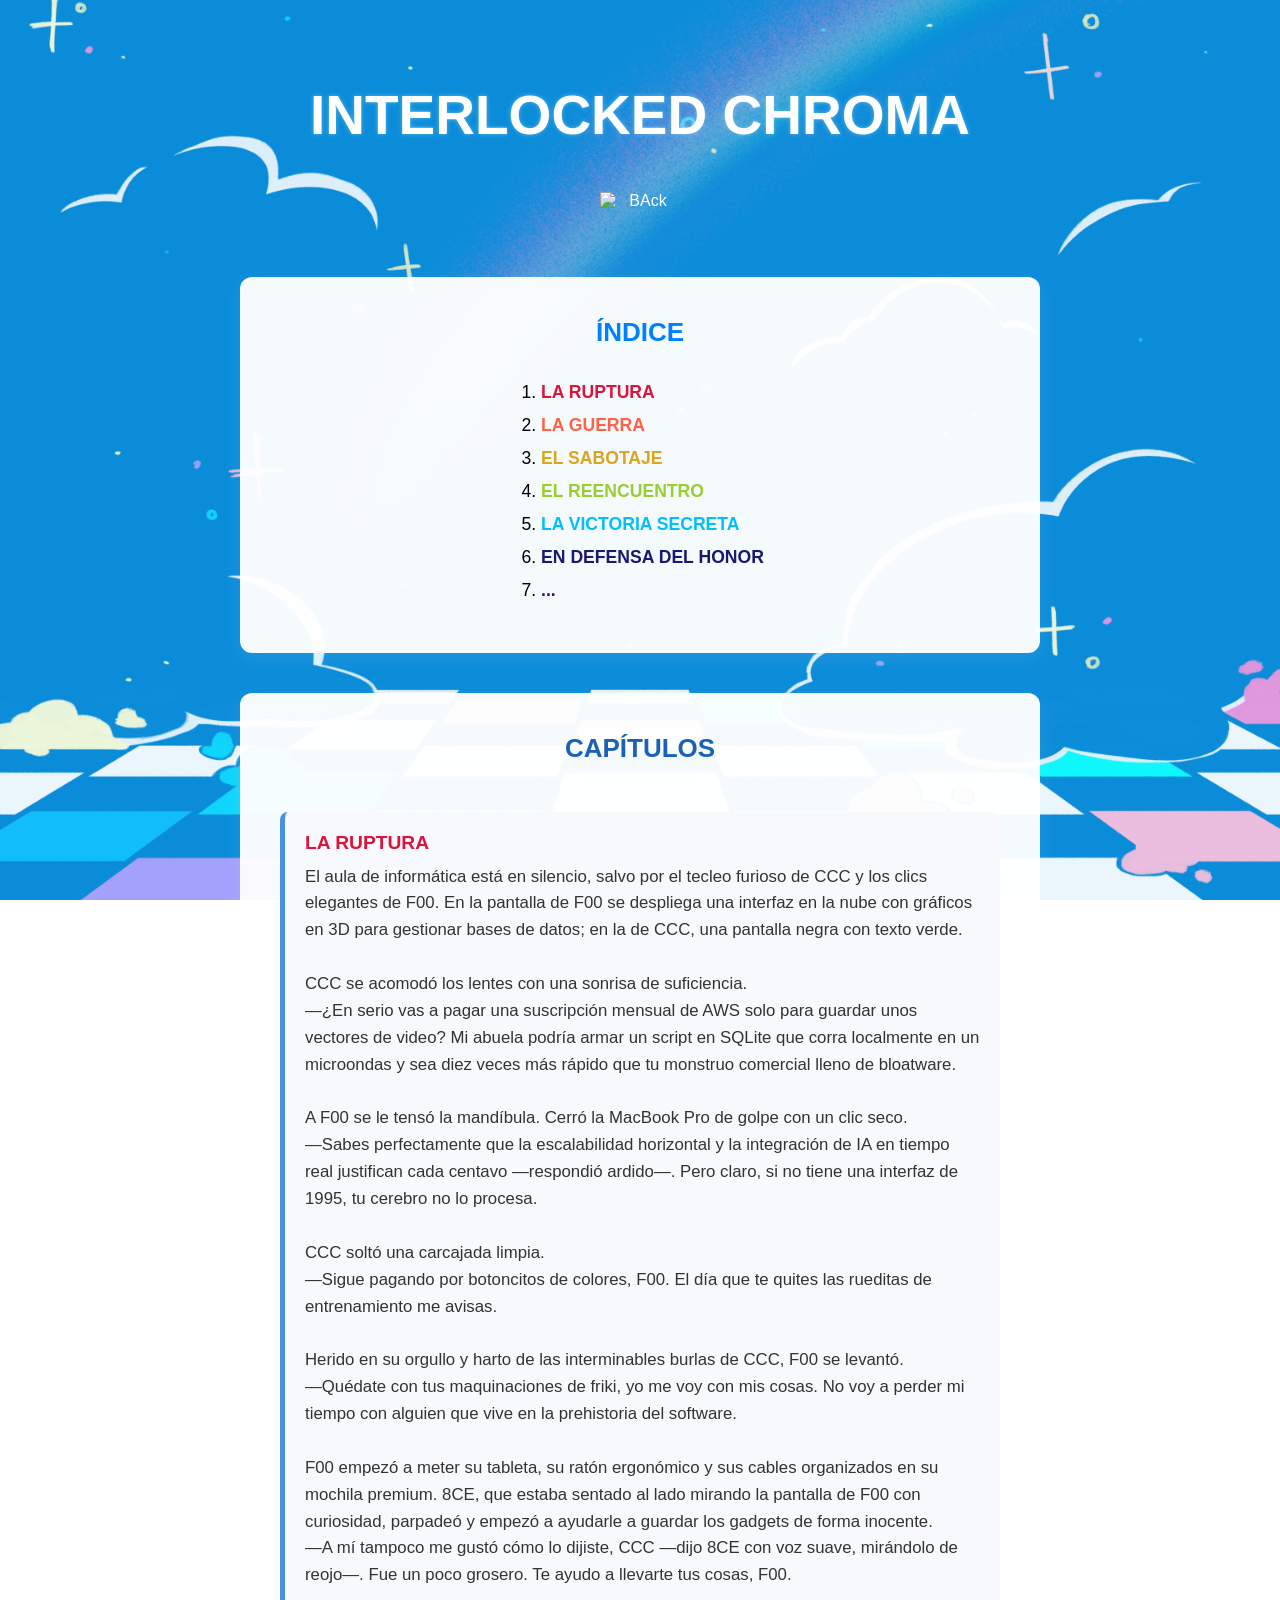
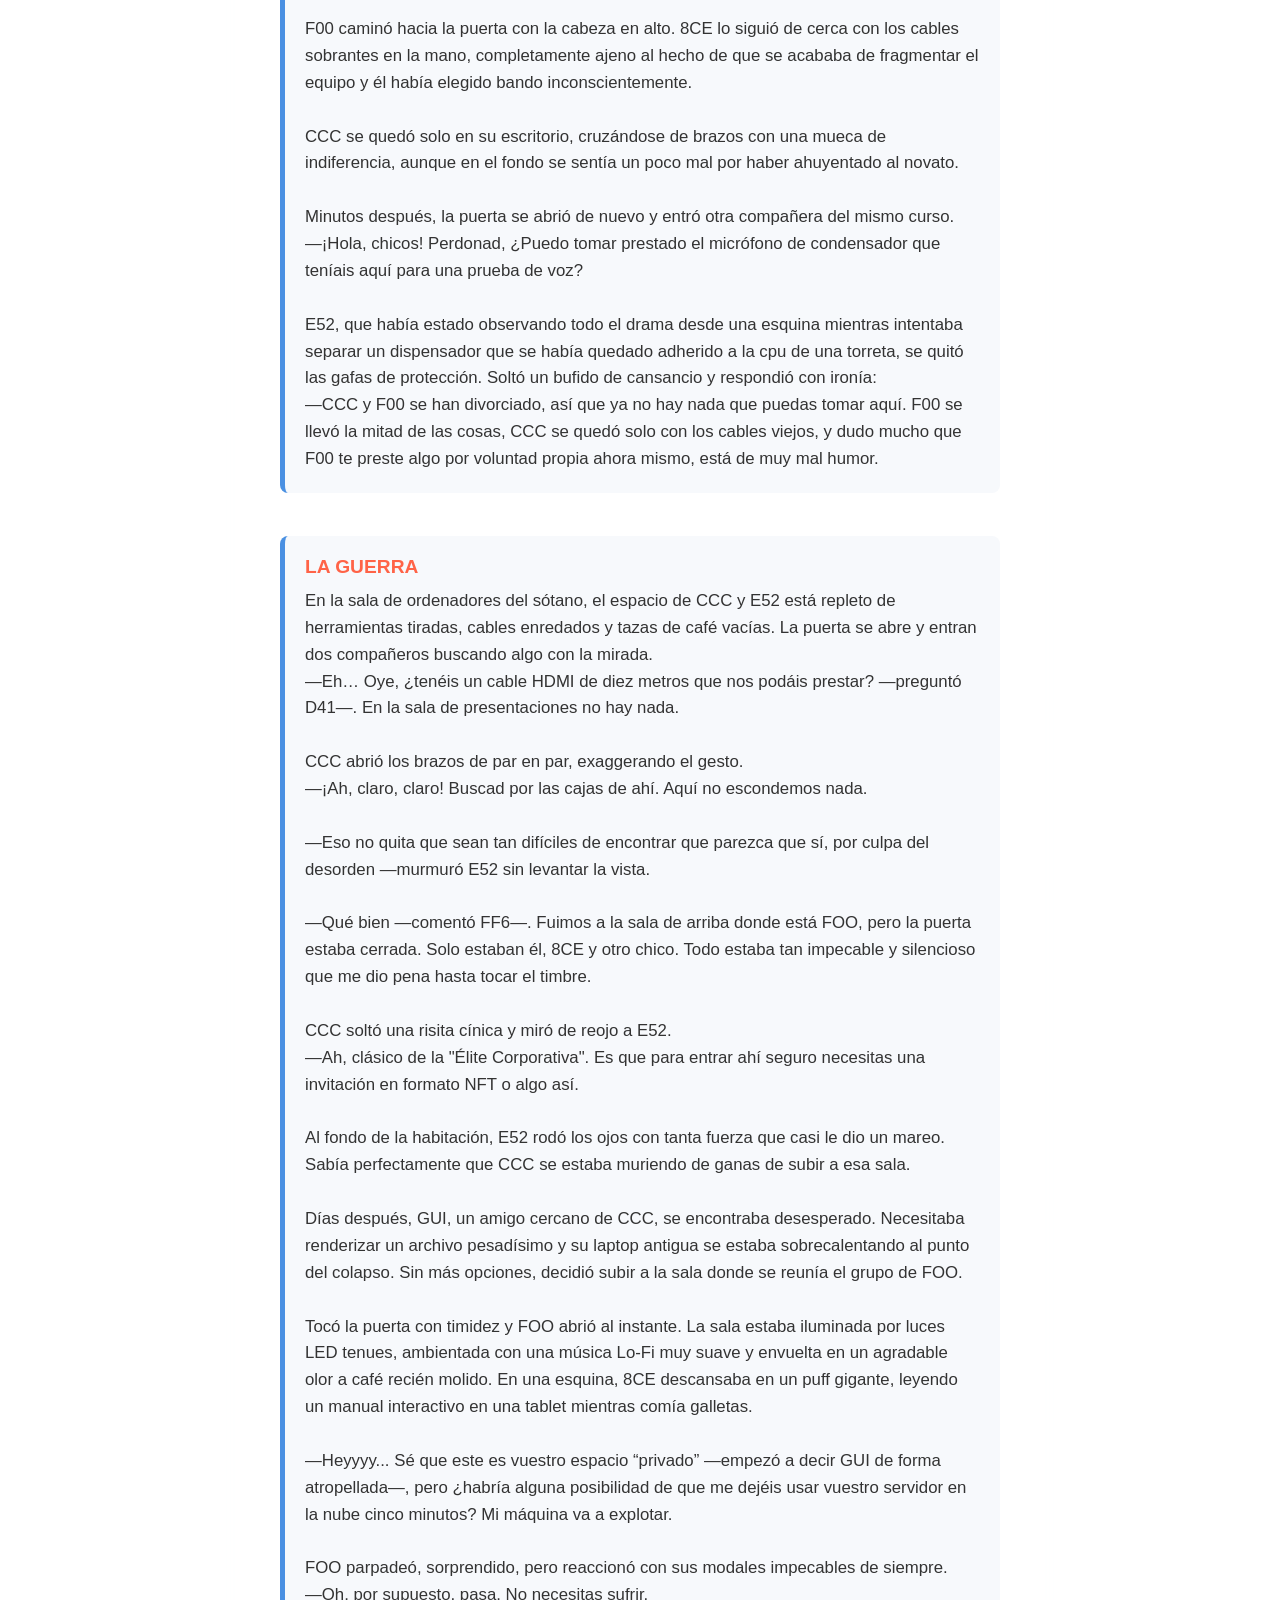
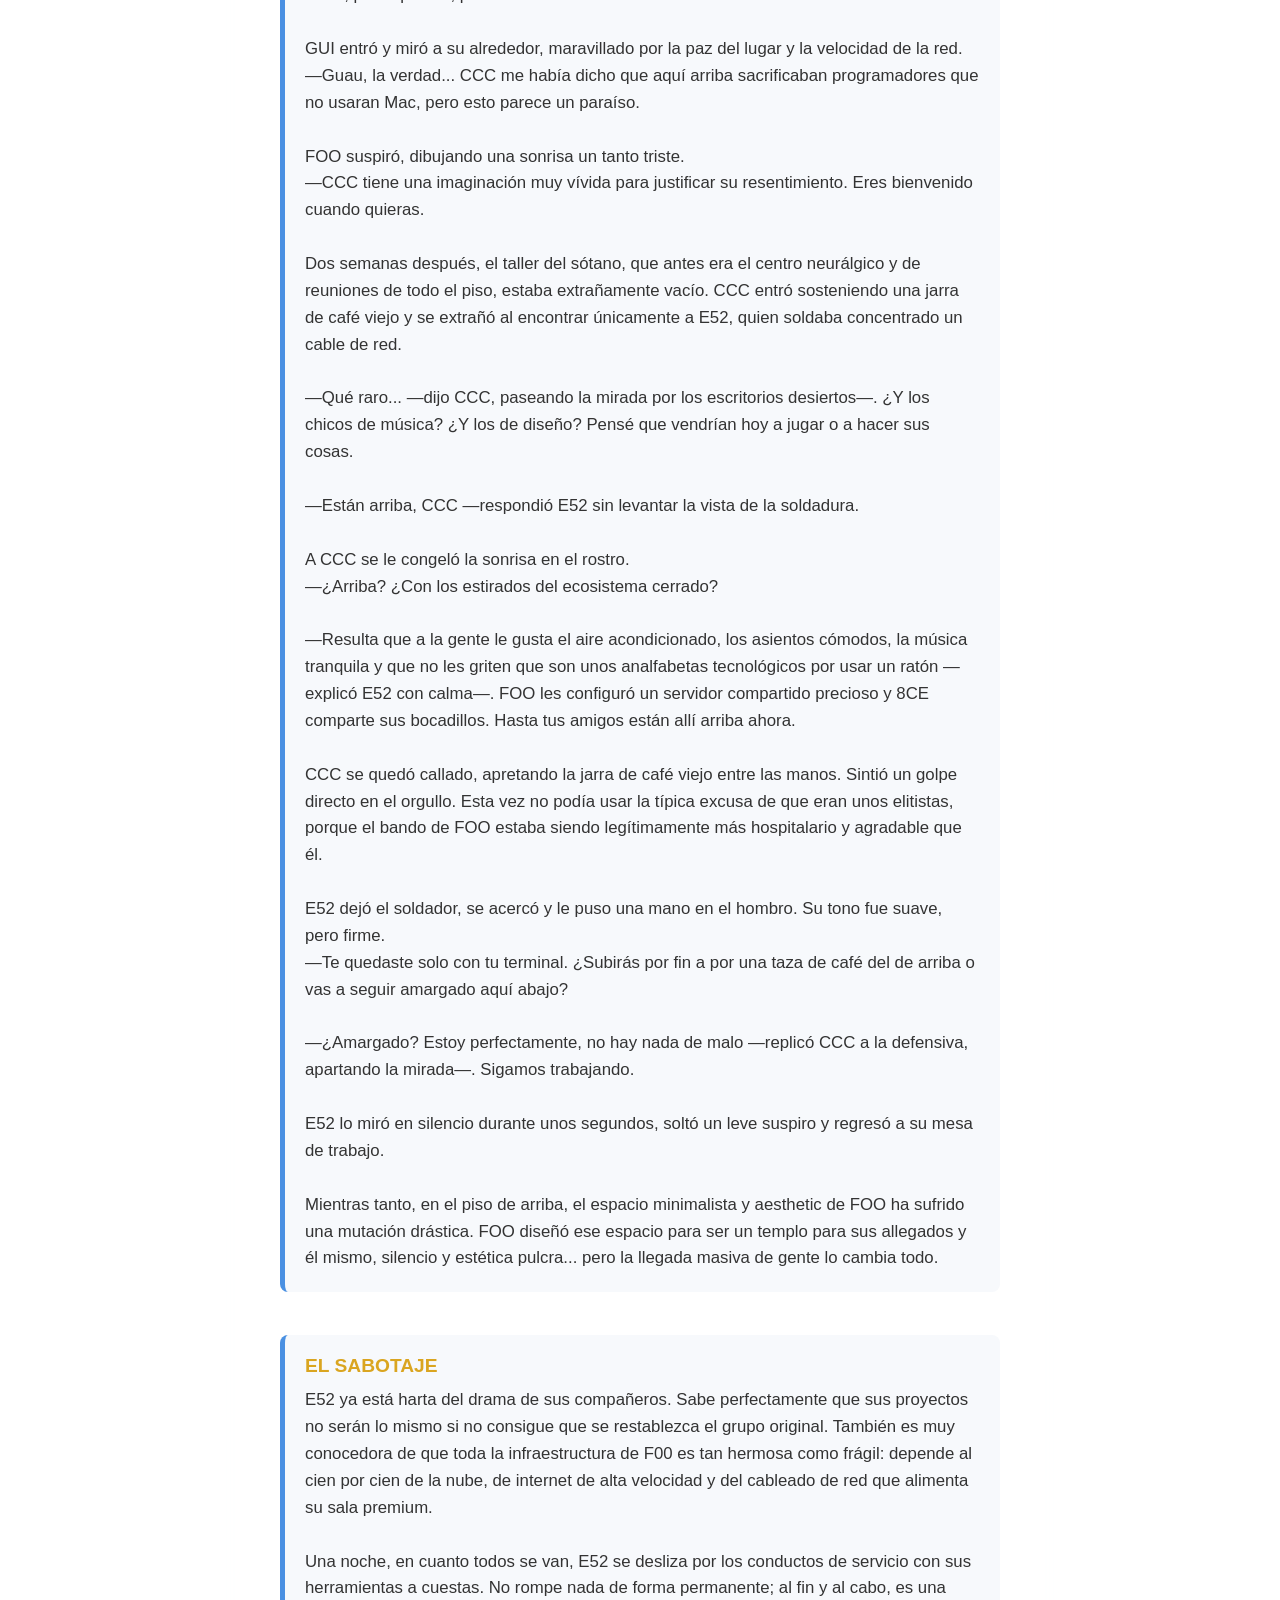
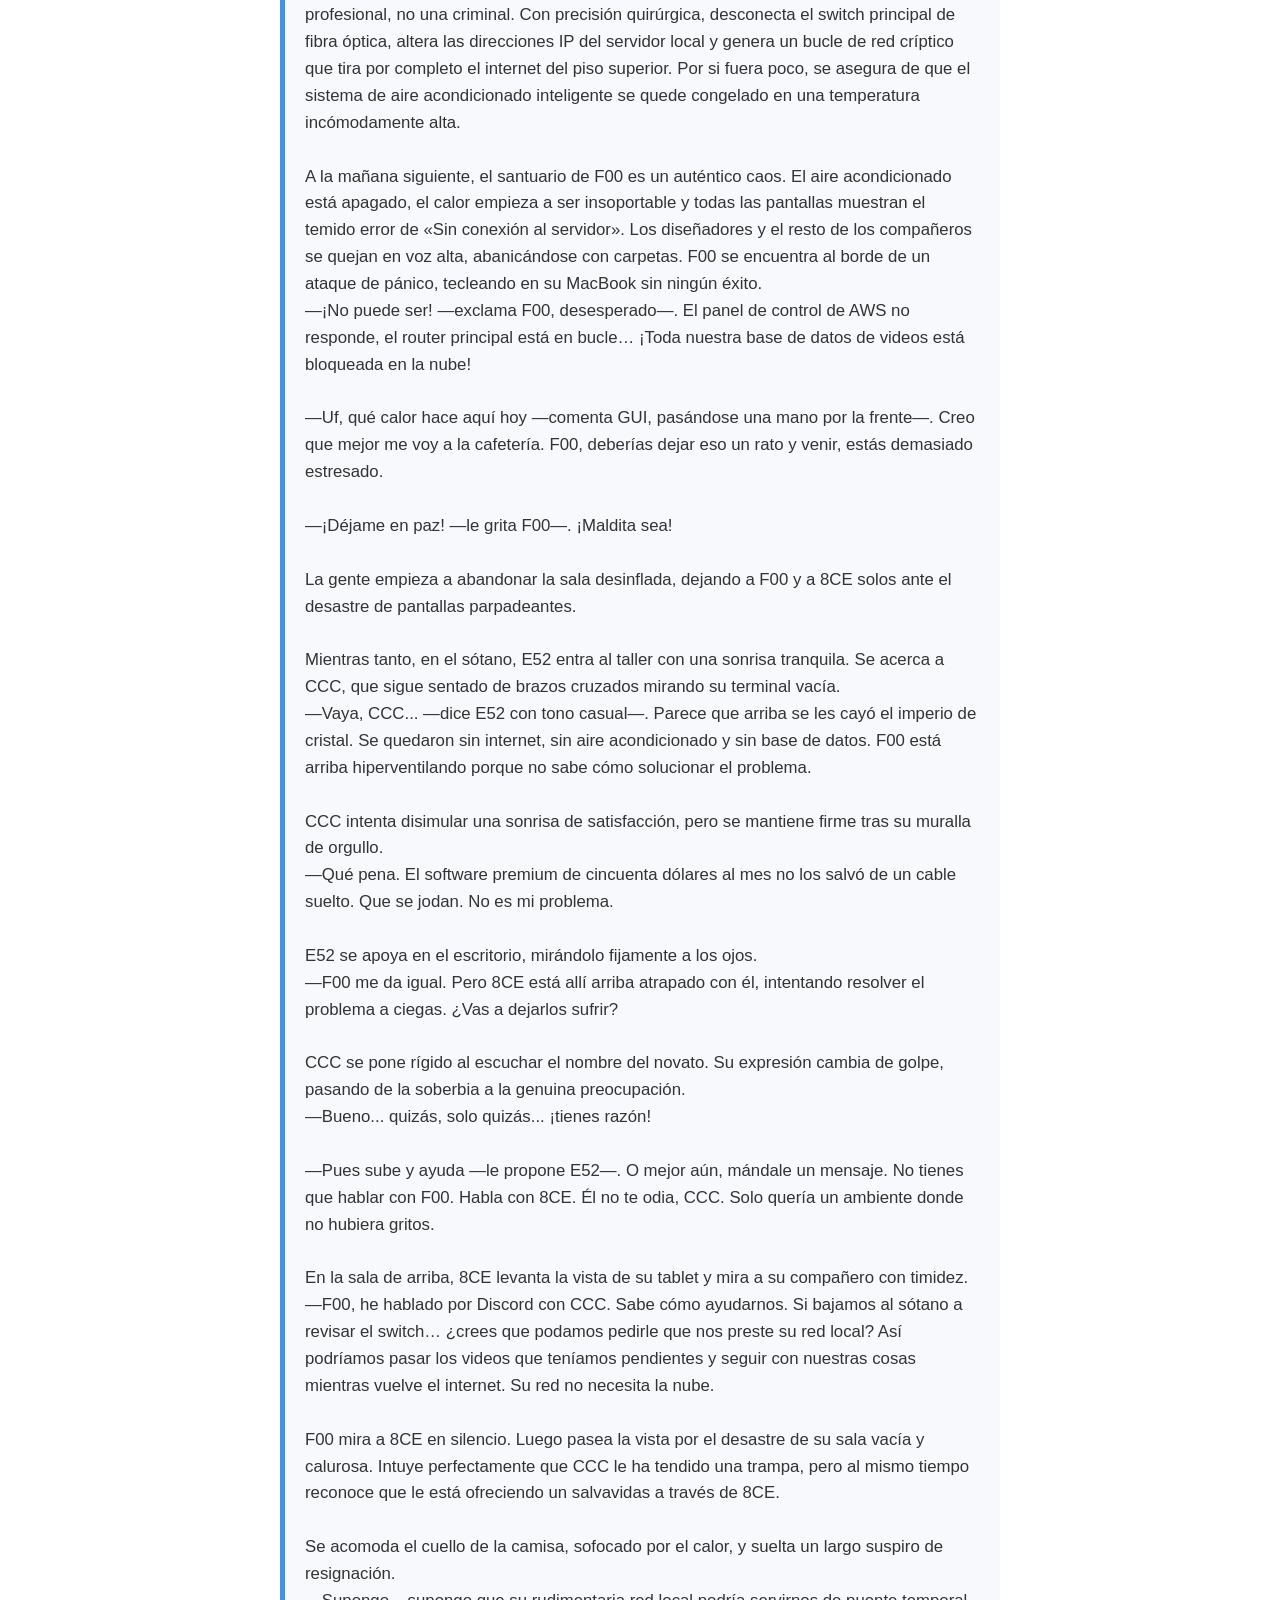
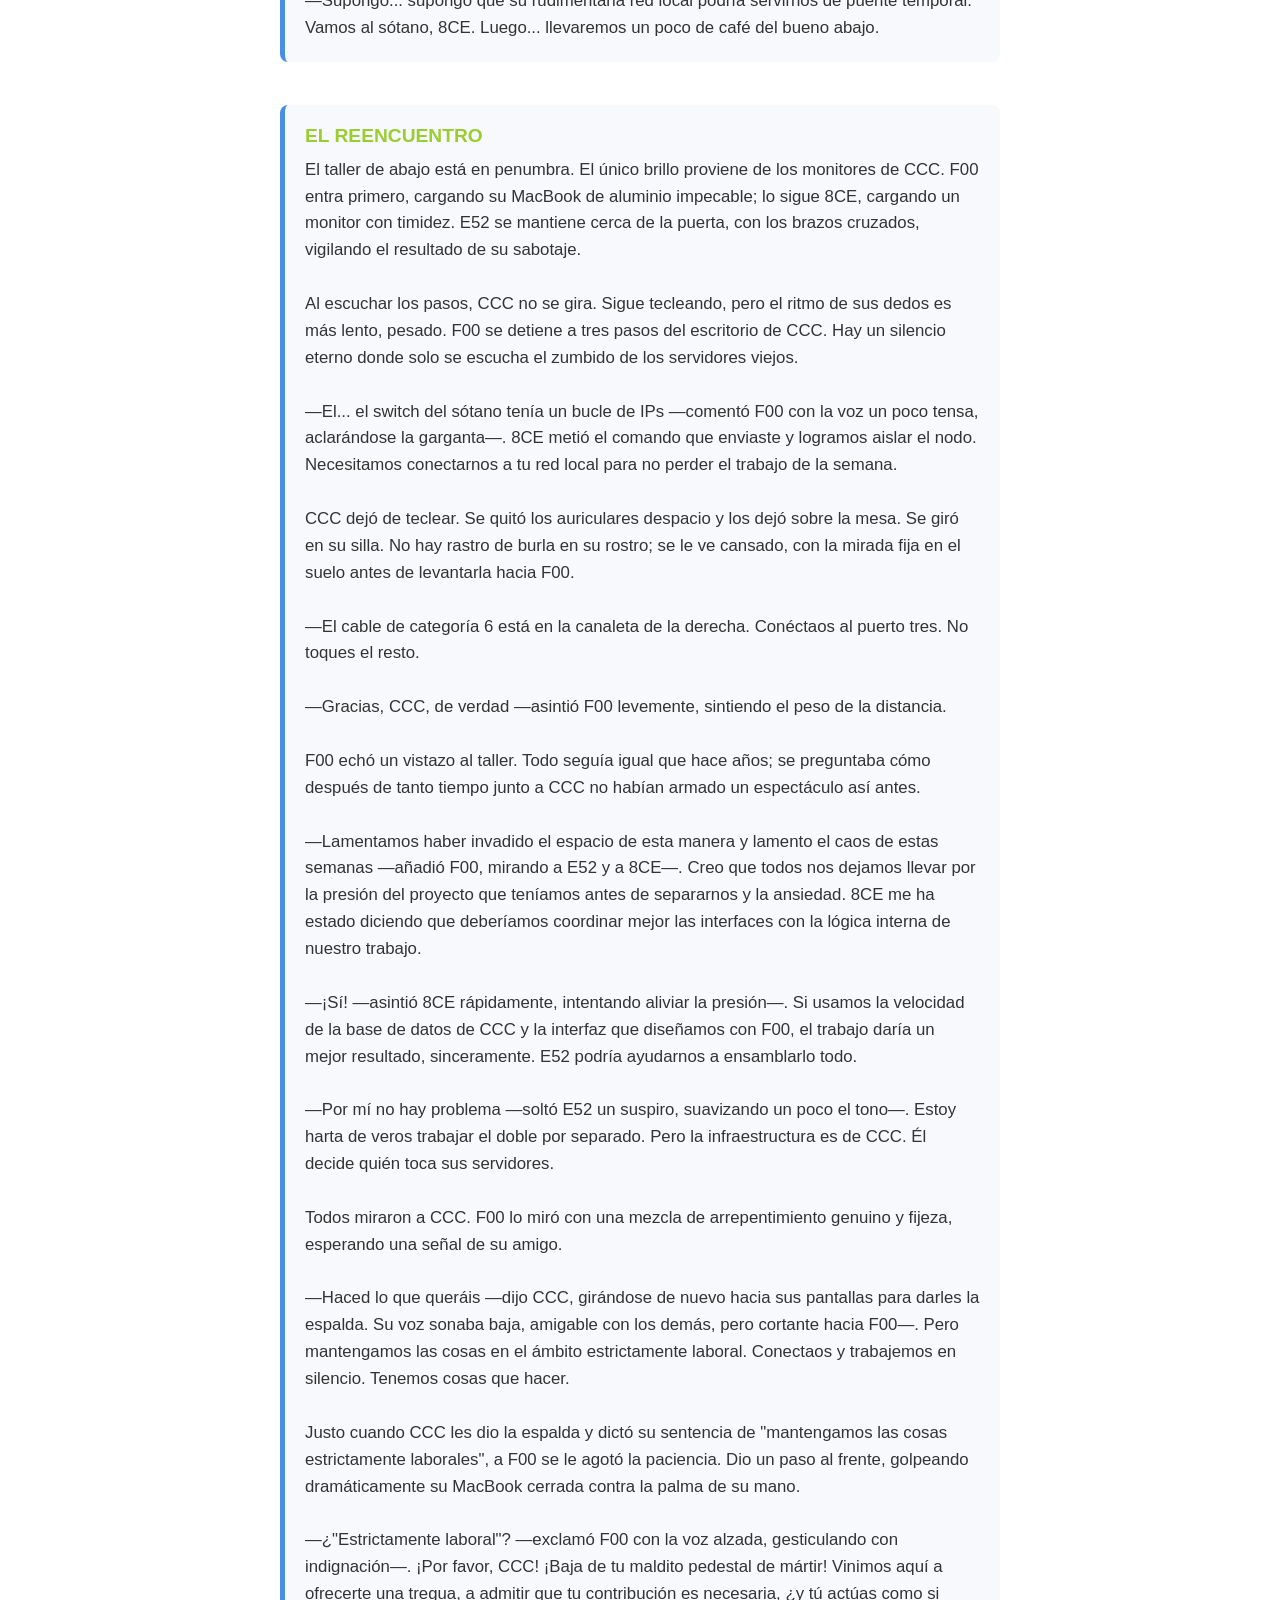
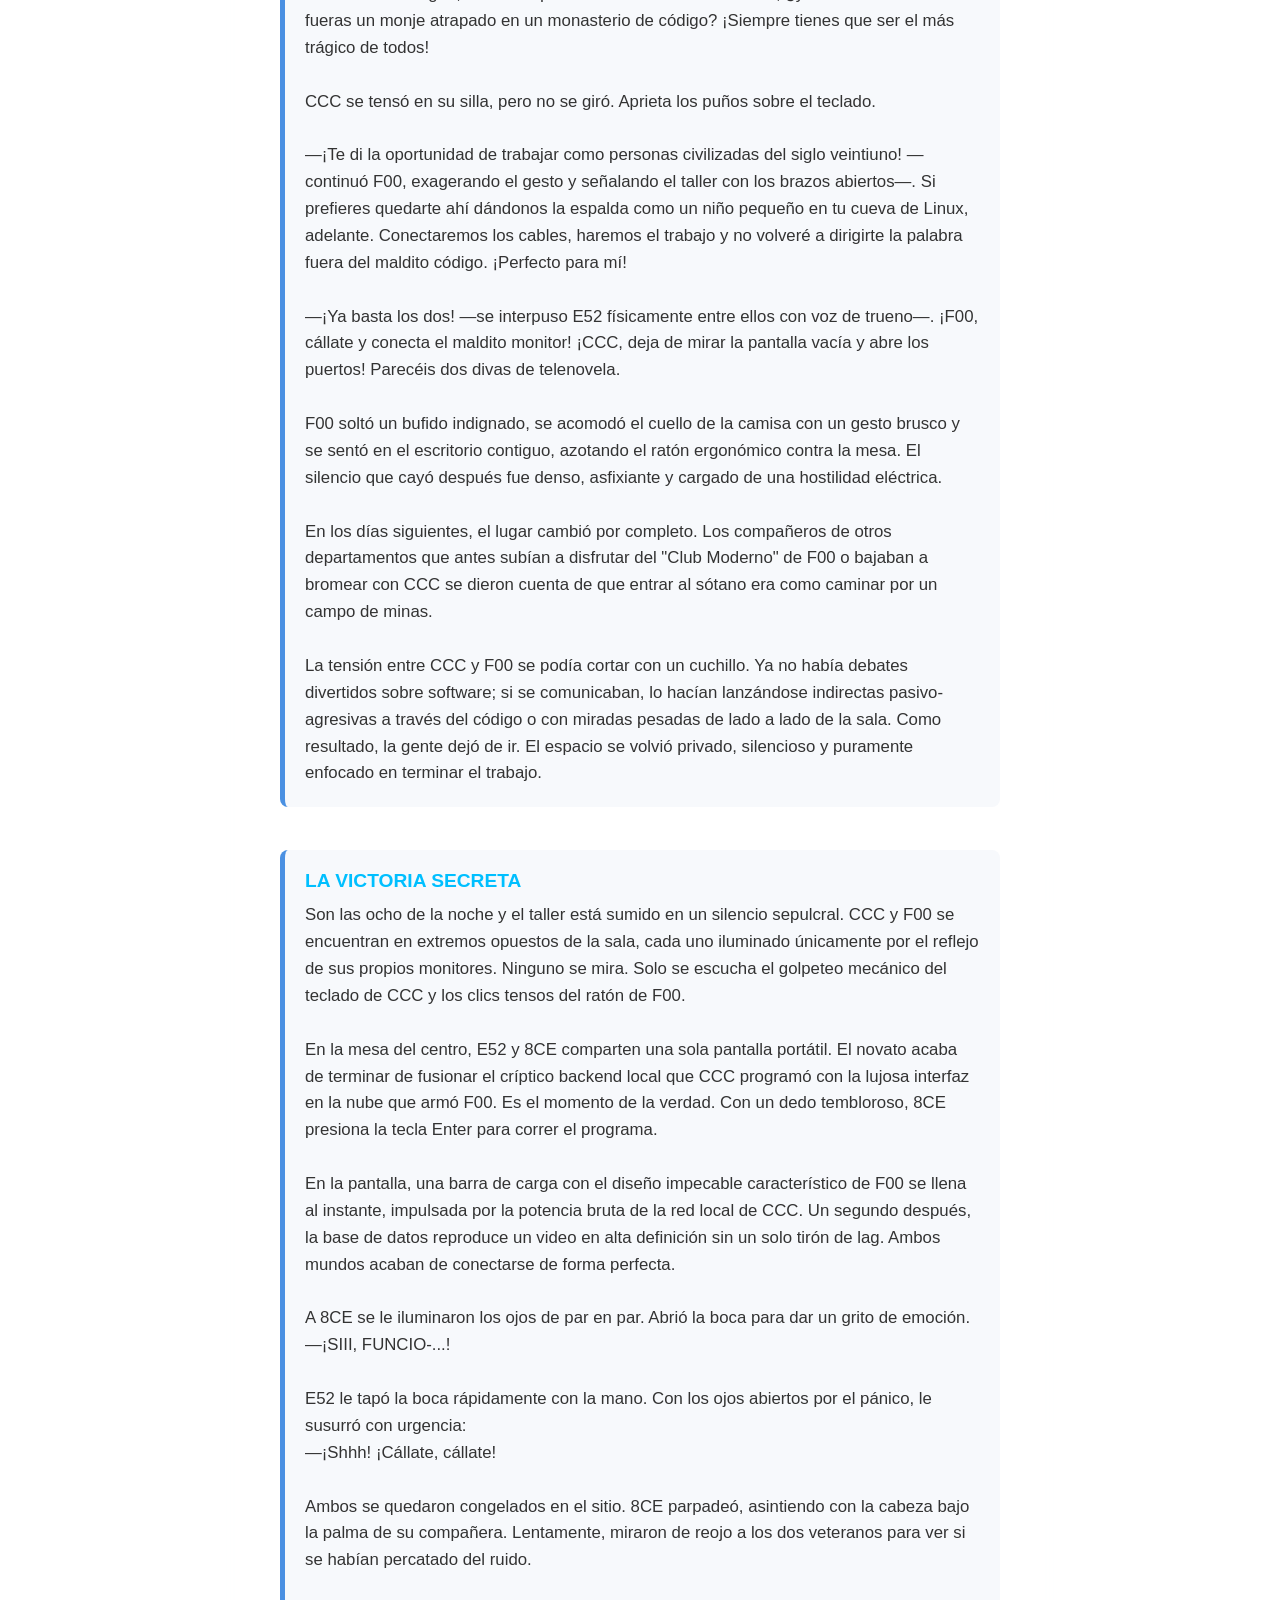
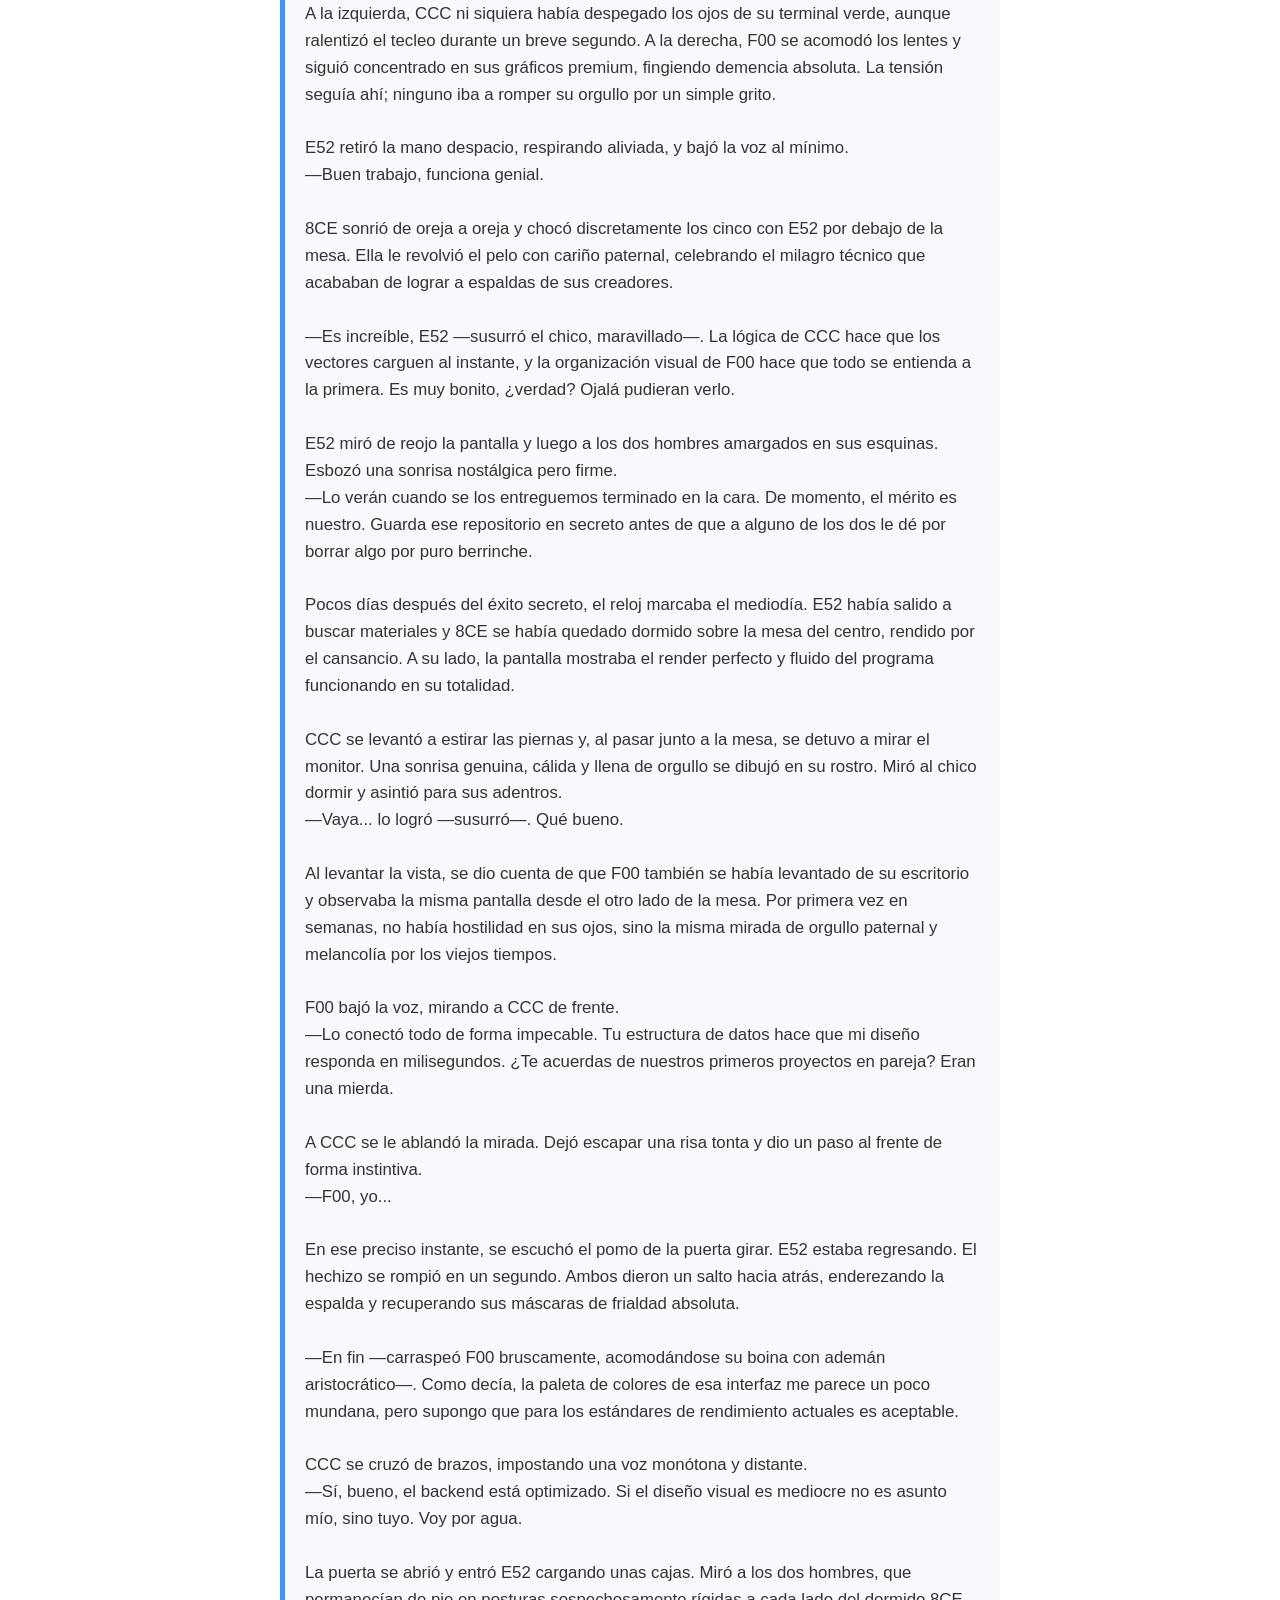
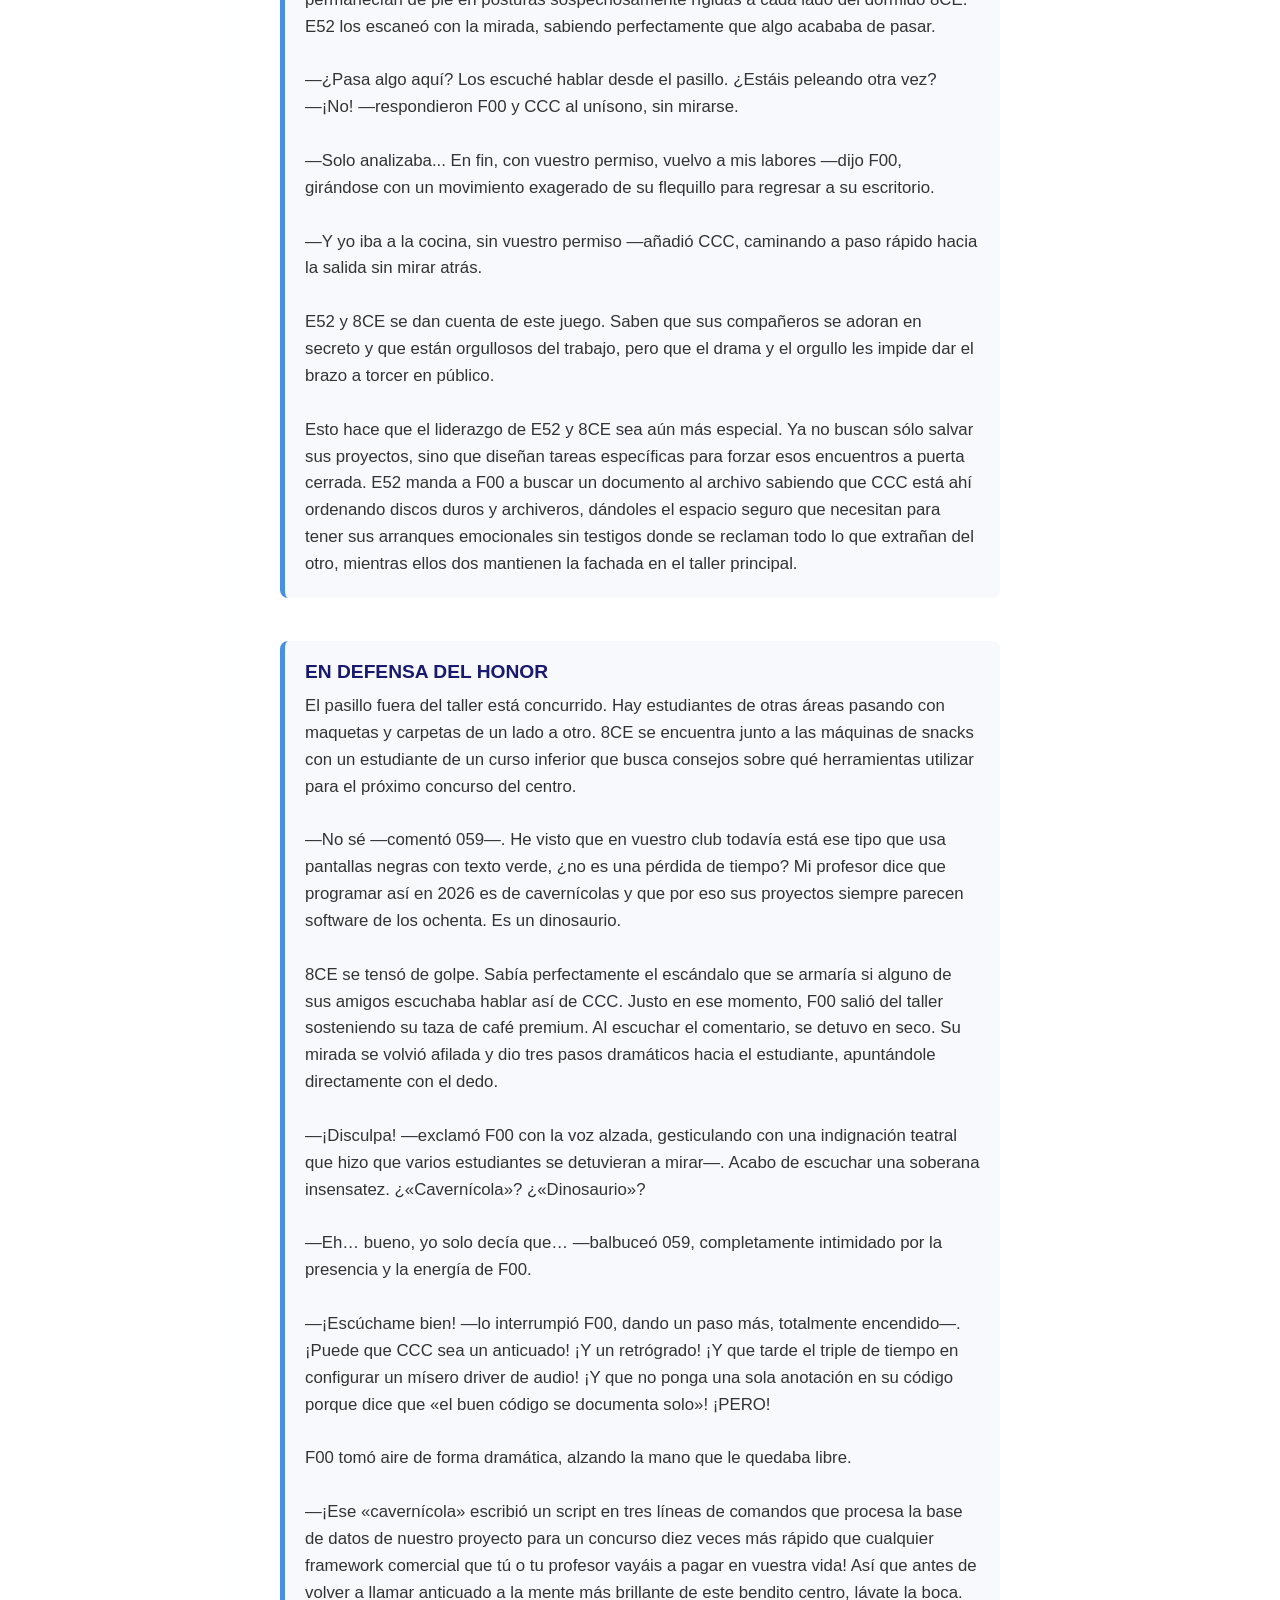
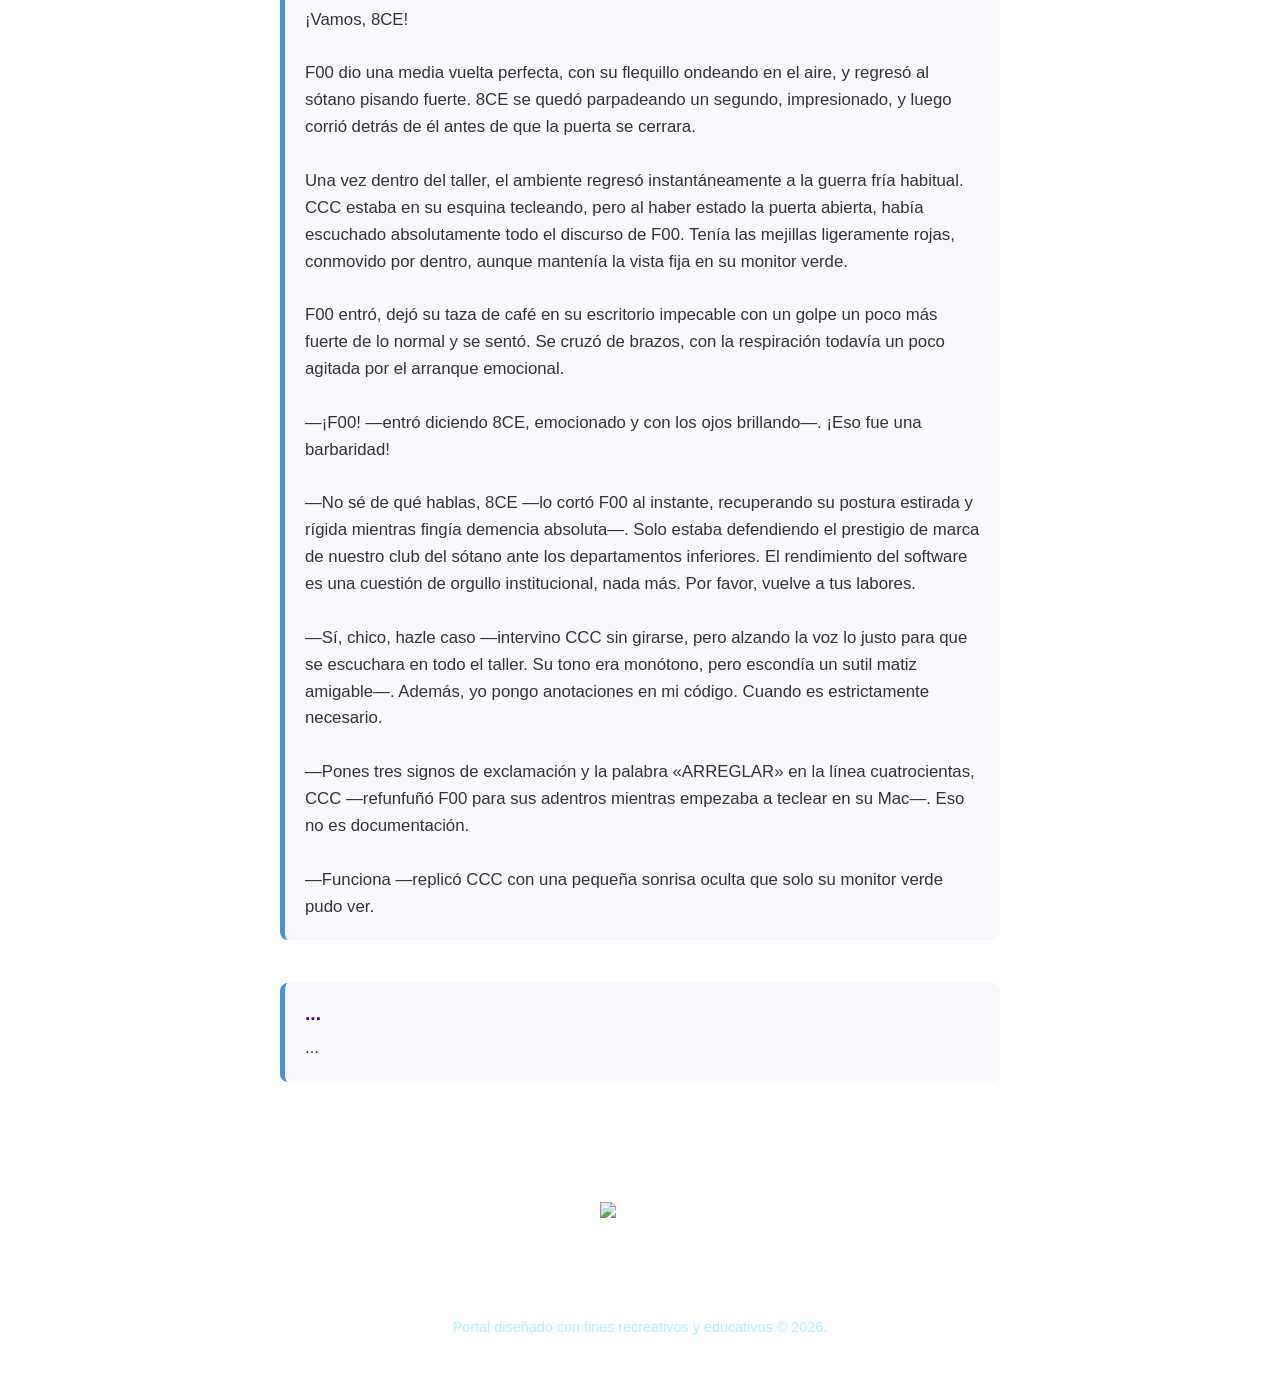
==== Book.html @ 90d879ed "Subida Completa" ====
<!DOCTYPE html>
<html lang="es">
<head>
    <meta charset="UTF-8">
    <meta name="viewport" content="width=device-width, initial-scale=1.0">
    <title>Interlocked Chroma</title>
    <link rel="shortcut icon" href="Recursos/Icon/ChromaIcon.png" type="image/x-icon">
    <link rel="stylesheet" href="CSS/Styles4.css">
</head>
<br>

    <header>
        <h1 class="main-title">INTERLOCKED CHROMA</h1>
    </header>

    <section>
        <a href="Index.html" class="menu-item">
            <picture>
                <img src="Recursos/Icon/Back.png" alt="BAck">
            </picture>
        </a>
    </section>

    <div class="content-wrapper"></div>

        <aside class="sidebar">
            <h2>ÍNDICE</h2>
            <ol>
                <li><a href="#CAP1">LA RUPTURA</a></li>
                <li><a href="#CAP2">LA GUERRA</a></li>
                <li><a href="#CAP3">EL SABOTAJE</a></li>
                <li><a href="#CAP4">EL REENCUENTRO</a></li>
                <li><a href="#CAP5">LA VICTORIA SECRETA</a></li>
                <li><a href="#CAP6">EN DEFENSA DEL HONOR</a></li>
                <li><a href="#CAP7">...</a></li>
            </ol>
        </aside>

        <article class="main-article">
            <h2 id="Articles">CAPÍTULOS</h2>
        </br>
            <!-- Publicación 1 -->
            <div class="post">
                <h3 id="CAP1">LA RUPTURA</h3>

                <p>El aula de informática está en silencio, salvo por el tecleo furioso de CCC y los clics elegantes de F00. En la pantalla de F00 se despliega una interfaz en la nube con gráficos en 3D para gestionar bases de datos; en la de CCC, una pantalla negra con texto verde.

                    CCC se acomodó los lentes con una sonrisa de suficiencia.
                    —¿En serio vas a pagar una suscripción mensual de AWS solo para guardar unos vectores de video? Mi abuela podría armar un script en SQLite que corra localmente en un microondas y sea diez veces más rápido que tu monstruo comercial lleno de bloatware.

                    A F00 se le tensó la mandíbula. Cerró la MacBook Pro de golpe con un clic seco.
                    —Sabes perfectamente que la escalabilidad horizontal y la integración de IA en tiempo real justifican cada centavo —respondió ardido—. Pero claro, si no tiene una interfaz de 1995, tu cerebro no lo procesa.

                    CCC soltó una carcajada limpia.
                    —Sigue pagando por botoncitos de colores, F00. El día que te quites las rueditas de entrenamiento me avisas.

                    Herido en su orgullo y harto de las interminables burlas de CCC, F00 se levantó.
                    —Quédate con tus maquinaciones de friki, yo me voy con mis cosas. No voy a perder mi tiempo con alguien que vive en la prehistoria del software.

                    F00 empezó a meter su tableta, su ratón ergonómico y sus cables organizados en su mochila premium. 8CE, que estaba sentado al lado mirando la pantalla de F00 con curiosidad, parpadeó y empezó a ayudarle a guardar los gadgets de forma inocente.
                    —A mí tampoco me gustó cómo lo dijiste, CCC —dijo 8CE con voz suave, mirándolo de reojo—. Fue un poco grosero. Te ayudo a llevarte tus cosas, F00.

                    F00 caminó hacia la puerta con la cabeza en alto. 8CE lo siguió de cerca con los cables sobrantes en la mano, completamente ajeno al hecho de que se acababa de fragmentar el equipo y él había elegido bando inconscientemente.

                    CCC se quedó solo en su escritorio, cruzándose de brazos con una mueca de indiferencia, aunque en el fondo se sentía un poco mal por haber ahuyentado al novato.

                    Minutos después, la puerta se abrió de nuevo y entró otra compañera del mismo curso.
                    —¡Hola, chicos! Perdonad, ¿Puedo tomar prestado el micrófono de condensador que teníais aquí para una prueba de voz?

                    E52, que había estado observando todo el drama desde una esquina mientras intentaba separar un dispensador que se había quedado adherido a la cpu de una torreta, se quitó las gafas de protección. Soltó un bufido de cansancio y respondió con ironía:
                    —CCC y F00 se han divorciado, así que ya no hay nada que puedas tomar aquí. F00 se llevó la mitad de las cosas, CCC se quedó solo con los cables viejos, y dudo mucho que F00 te preste algo por voluntad propia ahora mismo, está de muy mal humor.
                </p>
            </div>
        </br>
            <!-- Publicación 2 -->
            <div class="post">
                <h3 id="CAP2">LA GUERRA</h3>
                <p>En la sala de ordenadores del sótano, el espacio de CCC y E52 está repleto de herramientas tiradas, cables enredados y tazas de café vacías. La puerta se abre y entran dos compañeros buscando algo con la mirada.
                    —Eh… Oye, ¿tenéis un cable HDMI de diez metros que nos podáis prestar? —preguntó D41—. En la sala de presentaciones no hay nada.

                    CCC abrió los brazos de par en par, exaggerando el gesto.
                    —¡Ah, claro, claro! Buscad por las cajas de ahí. Aquí no escondemos nada.

                    —Eso no quita que sean tan difíciles de encontrar que parezca que sí, por culpa del desorden —murmuró E52 sin levantar la vista.

                    —Qué bien —comentó FF6—. Fuimos a la sala de arriba donde está FOO, pero la puerta estaba cerrada. Solo estaban él, 8CE y otro chico. Todo estaba tan impecable y silencioso que me dio pena hasta tocar el timbre.

                    CCC soltó una risita cínica y miró de reojo a E52.
                    —Ah, clásico de la "Élite Corporativa". Es que para entrar ahí seguro necesitas una invitación en formato NFT o algo así.

                    Al fondo de la habitación, E52 rodó los ojos con tanta fuerza que casi le dio un mareo. Sabía perfectamente que CCC se estaba muriendo de ganas de subir a esa sala.

                    Días después, GUI, un amigo cercano de CCC, se encontraba desesperado. Necesitaba renderizar un archivo pesadísimo y su laptop antigua se estaba sobrecalentando al punto del colapso. Sin más opciones, decidió subir a la sala donde se reunía el grupo de FOO.

                    Tocó la puerta con timidez y FOO abrió al instante. La sala estaba iluminada por luces LED tenues, ambientada con una música Lo-Fi muy suave y envuelta en un agradable olor a café recién molido. En una esquina, 8CE descansaba en un puff gigante, leyendo un manual interactivo en una tablet mientras comía galletas.

                    —Heyyyy... Sé que este es vuestro espacio “privado” —empezó a decir GUI de forma atropellada—, pero ¿habría alguna posibilidad de que me dejéis usar vuestro servidor en la nube cinco minutos? Mi máquina va a explotar.

                    FOO parpadeó, sorprendido, pero reaccionó con sus modales impecables de siempre.
                    —Oh, por supuesto, pasa. No necesitas sufrir.

                    GUI entró y miró a su alrededor, maravillado por la paz del lugar y la velocidad de la red.
                    —Guau, la verdad... CCC me había dicho que aquí arriba sacrificaban programadores que no usaran Mac, pero esto parece un paraíso.

                    FOO suspiró, dibujando una sonrisa un tanto triste.
                    —CCC tiene una imaginación muy vívida para justificar su resentimiento. Eres bienvenido cuando quieras.

                    Dos semanas después, el taller del sótano, que antes era el centro neurálgico y de reuniones de todo el piso, estaba extrañamente vacío. CCC entró sosteniendo una jarra de café viejo y se extrañó al encontrar únicamente a E52, quien soldaba concentrado un cable de red.

                    —Qué raro... —dijo CCC, paseando la mirada por los escritorios desiertos—. ¿Y los chicos de música? ¿Y los de diseño? Pensé que vendrían hoy a jugar o a hacer sus cosas.

                    —Están arriba, CCC —respondió E52 sin levantar la vista de la soldadura.

                    A CCC se le congeló la sonrisa en el rostro.
                    —¿Arriba? ¿Con los estirados del ecosistema cerrado?

                    —Resulta que a la gente le gusta el aire acondicionado, los asientos cómodos, la música tranquila y que no les griten que son unos analfabetas tecnológicos por usar un ratón —explicó E52 con calma—. FOO les configuró un servidor compartido precioso y 8CE comparte sus bocadillos. Hasta tus amigos están allí arriba ahora.

                    CCC se quedó callado, apretando la jarra de café viejo entre las manos. Sintió un golpe directo en el orgullo. Esta vez no podía usar la típica excusa de que eran unos elitistas, porque el bando de FOO estaba siendo legítimamente más hospitalario y agradable que él.

                    E52 dejó el soldador, se acercó y le puso una mano en el hombro. Su tono fue suave, pero firme.
                    —Te quedaste solo con tu terminal. ¿Subirás por fin a por una taza de café del de arriba o vas a seguir amargado aquí abajo?

                    —¿Amargado? Estoy perfectamente, no hay nada de malo —replicó CCC a la defensiva, apartando la mirada—. Sigamos trabajando.

                    E52 lo miró en silencio durante unos segundos, soltó un leve suspiro y regresó a su mesa de trabajo.

                    Mientras tanto, en el piso de arriba, el espacio minimalista y aesthetic de FOO ha sufrido una mutación drástica. FOO diseñó ese espacio para ser un templo para sus allegados y él mismo, silencio y estética pulcra... pero la llegada masiva de gente lo cambia todo.
                </p>
            </div>
        </br>
            <!-- Publicación 3 -->
            <div class="post">
                <h3 id="CAP3">EL SABOTAJE</h3>
                <p>E52 ya está harta del drama de sus compañeros. Sabe perfectamente que sus proyectos no serán lo mismo si no consigue que se restablezca el grupo original. También es muy conocedora de que toda la infraestructura de F00 es tan hermosa como frágil: depende al cien por cien de la nube, de internet de alta velocidad y del cableado de red que alimenta su sala premium.

                    Una noche, en cuanto todos se van, E52 se desliza por los conductos de servicio con sus herramientas a cuestas. No rompe nada de forma permanente; al fin y al cabo, es una profesional, no una criminal. Con precisión quirúrgica, desconecta el switch principal de fibra óptica, altera las direcciones IP del servidor local y genera un bucle de red críptico que tira por completo el internet del piso superior. Por si fuera poco, se asegura de que el sistema de aire acondicionado inteligente se quede congelado en una temperatura incómodamente alta.

                    A la mañana siguiente, el santuario de F00 es un auténtico caos. El aire acondicionado está apagado, el calor empieza a ser insoportable y todas las pantallas muestran el temido error de «Sin conexión al servidor». Los diseñadores y el resto de los compañeros se quejan en voz alta, abanicándose con carpetas. F00 se encuentra al borde de un ataque de pánico, tecleando en su MacBook sin ningún éxito.
                    —¡No puede ser! —exclama F00, desesperado—. El panel de control de AWS no responde, el router principal está en bucle… ¡Toda nuestra base de datos de videos está bloqueada en la nube!

                    —Uf, qué calor hace aquí hoy —comenta GUI, pasándose una mano por la frente—. Creo que mejor me voy a la cafetería. F00, deberías dejar eso un rato y venir, estás demasiado estresado.

                    —¡Déjame en paz! —le grita F00—. ¡Maldita sea!

                    La gente empieza a abandonar la sala desinflada, dejando a F00 y a 8CE solos ante el desastre de pantallas parpadeantes.

                    Mientras tanto, en el sótano, E52 entra al taller con una sonrisa tranquila. Se acerca a CCC, que sigue sentado de brazos cruzados mirando su terminal vacía.
                    —Vaya, CCC... —dice E52 con tono casual—. Parece que arriba se les cayó el imperio de cristal. Se quedaron sin internet, sin aire acondicionado y sin base de datos. F00 está arriba hiperventilando porque no sabe cómo solucionar el problema.

                    CCC intenta disimular una sonrisa de satisfacción, pero se mantiene firme tras su muralla de orgullo.
                    —Qué pena. El software premium de cincuenta dólares al mes no los salvó de un cable suelto. Que se jodan. No es mi problema.

                    E52 se apoya en el escritorio, mirándolo fijamente a los ojos.
                    —F00 me da igual. Pero 8CE está allí arriba atrapado con él, intentando resolver el problema a ciegas. ¿Vas a dejarlos sufrir?

                    CCC se pone rígido al escuchar el nombre del novato. Su expresión cambia de golpe, pasando de la soberbia a la genuina preocupación.
                    —Bueno... quizás, solo quizás... ¡tienes razón!

                    —Pues sube y ayuda —le propone E52—. O mejor aún, mándale un mensaje. No tienes que hablar con F00. Habla con 8CE. Él no te odia, CCC. Solo quería un ambiente donde no hubiera gritos.

                    En la sala de arriba, 8CE levanta la vista de su tablet y mira a su compañero con timidez.
                    —F00, he hablado por Discord con CCC. Sabe cómo ayudarnos. Si bajamos al sótano a revisar el switch… ¿crees que podamos pedirle que nos preste su red local? Así podríamos pasar los videos que teníamos pendientes y seguir con nuestras cosas mientras vuelve el internet. Su red no necesita la nube.

                    F00 mira a 8CE en silencio. Luego pasea la vista por el desastre de su sala vacía y calurosa. Intuye perfectamente que CCC le ha tendido una trampa, pero al mismo tiempo reconoce que le está ofreciendo un salvavidas a través de 8CE.

                    Se acomoda el cuello de la camisa, sofocado por el calor, y suelta un largo suspiro de resignación.
                    —Supongo... supongo que su rudimentaria red local podría servirnos de puente temporal. Vamos al sótano, 8CE. Luego... llevaremos un poco de café del bueno abajo.
                </p>
            </div>
        </br>
            <!-- Publicación 4 -->
            <div class="post">
                <h3 id="CAP4">EL REENCUENTRO</h3>
                <p>El taller de abajo está en penumbra. El único brillo proviene de los monitores de CCC. F00 entra primero, cargando su MacBook de aluminio impecable; lo sigue 8CE, cargando un monitor con timidez. E52 se mantiene cerca de la puerta, con los brazos cruzados, vigilando el resultado de su sabotaje.

                    Al escuchar los pasos, CCC no se gira. Sigue tecleando, pero el ritmo de sus dedos es más lento, pesado. F00 se detiene a tres pasos del escritorio de CCC. Hay un silencio eterno donde solo se escucha el zumbido de los servidores viejos.

                    —El... el switch del sótano tenía un bucle de IPs —comentó F00 con la voz un poco tensa, aclarándose la garganta—. 8CE metió el comando que enviaste y logramos aislar el nodo. Necesitamos conectarnos a tu red local para no perder el trabajo de la semana.

                    CCC dejó de teclear. Se quitó los auriculares despacio y los dejó sobre la mesa. Se giró en su silla. No hay rastro de burla en su rostro; se le ve cansado, con la mirada fija en el suelo antes de levantarla hacia F00.

                    —El cable de categoría 6 está en la canaleta de la derecha. Conéctaos al puerto tres. No toques el resto.

                    —Gracias, CCC, de verdad —asintió F00 levemente, sintiendo el peso de la distancia.

                    F00 echó un vistazo al taller. Todo seguía igual que hace años; se preguntaba cómo después de tanto tiempo junto a CCC no habían armado un espectáculo así antes.

                    —Lamentamos haber invadido el espacio de esta manera y lamento el caos de estas semanas —añadió F00, mirando a E52 y a 8CE—. Creo que todos nos dejamos llevar por la presión del proyecto que teníamos antes de separarnos y la ansiedad. 8CE me ha estado diciendo que deberíamos coordinar mejor las interfaces con la lógica interna de nuestro trabajo.

                    —¡Sí! —asintió 8CE rápidamente, intentando aliviar la presión—. Si usamos la velocidad de la base de datos de CCC y la interfaz que diseñamos con F00, el trabajo daría un mejor resultado, sinceramente. E52 podría ayudarnos a ensamblarlo todo.

                    —Por mí no hay problema —soltó E52 un suspiro, suavizando un poco el tono—. Estoy harta de veros trabajar el doble por separado. Pero la infraestructura es de CCC. Él decide quién toca sus servidores.

                    Todos miraron a CCC. F00 lo miró con una mezcla de arrepentimiento genuino y fijeza, esperando una señal de su amigo.

                    —Haced lo que queráis —dijo CCC, girándose de nuevo hacia sus pantallas para darles la espalda. Su voz sonaba baja, amigable con los demás, pero cortante hacia F00—. Pero mantengamos las cosas en el ámbito estrictamente laboral. Conectaos y trabajemos en silencio. Tenemos cosas que hacer.

                    Justo cuando CCC les dio la espalda y dictó su sentencia de "mantengamos las cosas estrictamente laborales", a F00 se le agotó la paciencia. Dio un paso al frente, golpeando dramáticamente su MacBook cerrada contra la palma de su mano.

                    —¿"Estrictamente laboral"? —exclamó F00 con la voz alzada, gesticulando con indignación—. ¡Por favor, CCC! ¡Baja de tu maldito pedestal de mártir! Vinimos aquí a ofrecerte una tregua, a admitir que tu contribución es necesaria, ¿y tú actúas como si fueras un monje atrapado en un monasterio de código? ¡Siempre tienes que ser el más trágico de todos!

                    CCC se tensó en su silla, pero no se giró. Aprieta los puños sobre el teclado.

                    —¡Te di la oportunidad de trabajar como personas civilizadas del siglo veintiuno! —continuó F00, exagerando el gesto y señalando el taller con los brazos abiertos—. Si prefieres quedarte ahí dándonos la espalda como un niño pequeño en tu cueva de Linux, adelante. Conectaremos los cables, haremos el trabajo y no volveré a dirigirte la palabra fuera del maldito código. ¡Perfecto para mí!

                    —¡Ya basta los dos! —se interpuso E52 físicamente entre ellos con voz de trueno—. ¡F00, cállate y conecta el maldito monitor! ¡CCC, deja de mirar la pantalla vacía y abre los puertos! Parecéis dos divas de telenovela.

                    F00 soltó un bufido indignado, se acomodó el cuello de la camisa con un gesto brusco y se sentó en el escritorio contiguo, azotando el ratón ergonómico contra la mesa. El silencio que cayó después fue denso, asfixiante y cargado de una hostilidad eléctrica.

                    En los días siguientes, el lugar cambió por completo. Los compañeros de otros departamentos que antes subían a disfrutar del "Club Moderno" de F00 o bajaban a bromear con CCC se dieron cuenta de que entrar al sótano era como caminar por un campo de minas.

                    La tensión entre CCC y F00 se podía cortar con un cuchillo. Ya no había debates divertidos sobre software; si se comunicaban, lo hacían lanzándose indirectas pasivo-agresivas a través del código o con miradas pesadas de lado a lado de la sala. Como resultado, la gente dejó de ir. El espacio se volvió privado, silencioso y puramente enfocado en terminar el trabajo.
                </p>
            </div>
        </br>
            <!-- Publicación 5 -->
            <div class="post">
                <h3 id="CAP5">LA VICTORIA SECRETA</h3>
                <p>Son las ocho de la noche y el taller está sumido en un silencio sepulcral. CCC y F00 se encuentran en extremos opuestos de la sala, cada uno iluminado únicamente por el reflejo de sus propios monitores. Ninguno se mira. Solo se escucha el golpeteo mecánico del teclado de CCC y los clics tensos del ratón de F00.

                    En la mesa del centro, E52 y 8CE comparten una sola pantalla portátil. El novato acaba de terminar de fusionar el críptico backend local que CCC programó con la lujosa interfaz en la nube que armó F00. Es el momento de la verdad. Con un dedo tembloroso, 8CE presiona la tecla Enter para correr el programa.

                    En la pantalla, una barra de carga con el diseño impecable característico de F00 se llena al instante, impulsada por la potencia bruta de la red local de CCC. Un segundo después, la base de datos reproduce un video en alta definición sin un solo tirón de lag. Ambos mundos acaban de conectarse de forma perfecta.

                    A 8CE se le iluminaron los ojos de par en par. Abrió la boca para dar un grito de emoción.
                    —¡SIII, FUNCIO-...!

                    E52 le tapó la boca rápidamente con la mano. Con los ojos abiertos por el pánico, le susurró con urgencia:
                    —¡Shhh! ¡Cállate, cállate!

                    Ambos se quedaron congelados en el sitio. 8CE parpadeó, asintiendo con la cabeza bajo la palma de su compañera. Lentamente, miraron de reojo a los dos veteranos para ver si se habían percatado del ruido.

                    A la izquierda, CCC ni siquiera había despegado los ojos de su terminal verde, aunque ralentizó el tecleo durante un breve segundo. A la derecha, F00 se acomodó los lentes y siguió concentrado en sus gráficos premium, fingiendo demencia absoluta. La tensión seguía ahí; ninguno iba a romper su orgullo por un simple grito.

                    E52 retiró la mano despacio, respirando aliviada, y bajó la voz al mínimo.
                    —Buen trabajo, funciona genial.

                    8CE sonrió de oreja a oreja y chocó discretamente los cinco con E52 por debajo de la mesa. Ella le revolvió el pelo con cariño paternal, celebrando el milagro técnico que acababan de lograr a espaldas de sus creadores.

                    —Es increíble, E52 —susurró el chico, maravillado—. La lógica de CCC hace que los vectores carguen al instante, y la organización visual de F00 hace que todo se entienda a la primera. Es muy bonito, ¿verdad? Ojalá pudieran verlo.

                    E52 miró de reojo la pantalla y luego a los dos hombres amargados en sus esquinas. Esbozó una sonrisa nostálgica pero firme.
                    —Lo verán cuando se los entreguemos terminado en la cara. De momento, el mérito es nuestro. Guarda ese repositorio en secreto antes de que a alguno de los dos le dé por borrar algo por puro berrinche.

                    Pocos días después del éxito secreto, el reloj marcaba el mediodía. E52 había salido a buscar materiales y 8CE se había quedado dormido sobre la mesa del centro, rendido por el cansancio. A su lado, la pantalla mostraba el render perfecto y fluido del programa funcionando en su totalidad.

                    CCC se levantó a estirar las piernas y, al pasar junto a la mesa, se detuvo a mirar el monitor. Una sonrisa genuina, cálida y llena de orgullo se dibujó en su rostro. Miró al chico dormir y asintió para sus adentros.
                    —Vaya... lo logró —susurró—. Qué bueno.

                    Al levantar la vista, se dio cuenta de que F00 también se había levantado de su escritorio y observaba la misma pantalla desde el otro lado de la mesa. Por primera vez en semanas, no había hostilidad en sus ojos, sino la misma mirada de orgullo paternal y melancolía por los viejos tiempos.

                    F00 bajó la voz, mirando a CCC de frente.
                    —Lo conectó todo de forma impecable. Tu estructura de datos hace que mi diseño responda en milisegundos. ¿Te acuerdas de nuestros primeros proyectos en pareja? Eran una mierda.

                    A CCC se le ablandó la mirada. Dejó escapar una risa tonta y dio un paso al frente de forma instintiva.
                    —F00, yo...

                    En ese preciso instante, se escuchó el pomo de la puerta girar. E52 estaba regresando. El hechizo se rompió en un segundo. Ambos dieron un salto hacia atrás, enderezando la espalda y recuperando sus máscaras de frialdad absoluta.

                    —En fin —carraspeó F00 bruscamente, acomodándose su boina con ademán aristocrático—. Como decía, la paleta de colores de esa interfaz me parece un poco mundana, pero supongo que para los estándares de rendimiento actuales es aceptable.

                    CCC se cruzó de brazos, impostando una voz monótona y distante.
                    —Sí, bueno, el backend está optimizado. Si el diseño visual es mediocre no es asunto mío, sino tuyo. Voy por agua.

                    La puerta se abrió y entró E52 cargando unas cajas. Miró a los dos hombres, que permanecían de pie en posturas sospechosamente rígidas a cada lado del dormido 8CE. E52 los escaneó con la mirada, sabiendo perfectamente que algo acababa de pasar.

                    —¿Pasa algo aquí? Los escuché hablar desde el pasillo. ¿Estáis peleando otra vez?
                    —¡No! —respondieron F00 y CCC al unísono, sin mirarse.

                    —Solo analizaba... En fin, con vuestro permiso, vuelvo a mis labores —dijo F00, girándose con un movimiento exagerado de su flequillo para regresar a su escritorio.

                    —Y yo iba a la cocina, sin vuestro permiso —añadió CCC, caminando a paso rápido hacia la salida sin mirar atrás.

                    E52 y 8CE se dan cuenta de este juego. Saben que sus compañeros se adoran en secreto y que están orgullosos del trabajo, pero que el drama y el orgullo les impide dar el brazo a torcer en público.

                    Esto hace que el liderazgo de E52 y 8CE sea aún más especial. Ya no buscan sólo salvar sus proyectos, sino que diseñan tareas específicas para forzar esos encuentros a puerta cerrada. E52 manda a F00 a buscar un documento al archivo sabiendo que CCC está ahí ordenando discos duros y archiveros, dándoles el espacio seguro que necesitan para tener sus arranques emocionales sin testigos donde se reclaman todo lo que extrañan del otro, mientras ellos dos mantienen la fachada en el taller principal.
                </p>
            </div>
        </br>
            <!-- Publicación 6 -->
            <div class="post">
                <h3 id="CAP6">EN DEFENSA DEL HONOR</h3>
                <p>El pasillo fuera del taller está concurrido. Hay estudiantes de otras áreas pasando con maquetas y carpetas de un lado a otro. 8CE se encuentra junto a las máquinas de snacks con un estudiante de un curso inferior que busca consejos sobre qué herramientas utilizar para el próximo concurso del centro.

                    —No sé —comentó 059—. He visto que en vuestro club todavía está ese tipo que usa pantallas negras con texto verde, ¿no es una pérdida de tiempo? Mi profesor dice que programar así en 2026 es de cavernícolas y que por eso sus proyectos siempre parecen software de los ochenta. Es un dinosaurio.

                    8CE se tensó de golpe. Sabía perfectamente el escándalo que se armaría si alguno de sus amigos escuchaba hablar así de CCC. Justo en ese momento, F00 salió del taller sosteniendo su taza de café premium. Al escuchar el comentario, se detuvo en seco. Su mirada se volvió afilada y dio tres pasos dramáticos hacia el estudiante, apuntándole directamente con el dedo.

                    —¡Disculpa! —exclamó F00 con la voz alzada, gesticulando con una indignación teatral que hizo que varios estudiantes se detuvieran a mirar—. Acabo de escuchar una soberana insensatez. ¿«Cavernícola»? ¿«Dinosaurio»?

                    —Eh… bueno, yo solo decía que… —balbuceó 059, completamente intimidado por la presencia y la energía de F00.

                    —¡Escúchame bien! —lo interrumpió F00, dando un paso más, totalmente encendido—. ¡Puede que CCC sea un anticuado! ¡Y un retrógrado! ¡Y que tarde el triple de tiempo en configurar un mísero driver de audio! ¡Y que no ponga una sola anotación en su código porque dice que «el buen código se documenta solo»! ¡PERO!

                    F00 tomó aire de forma dramática, alzando la mano que le quedaba libre.

                    —¡Ese «cavernícola» escribió un script en tres líneas de comandos que procesa la base de datos de nuestro proyecto para un concurso diez veces más rápido que cualquier framework comercial que tú o tu profesor vayáis a pagar en vuestra vida! Así que antes de volver a llamar anticuado a la mente más brillante de este bendito centro, lávate la boca. ¡Vamos, 8CE!

                    F00 dio una media vuelta perfecta, con su flequillo ondeando en el aire, y regresó al sótano pisando fuerte. 8CE se quedó parpadeando un segundo, impresionado, y luego corrió detrás de él antes de que la puerta se cerrara.

                    Una vez dentro del taller, el ambiente regresó instantáneamente a la guerra fría habitual. CCC estaba en su esquina tecleando, pero al haber estado la puerta abierta, había escuchado absolutamente todo el discurso de F00. Tenía las mejillas ligeramente rojas, conmovido por dentro, aunque mantenía la vista fija en su monitor verde.

                    F00 entró, dejó su taza de café en su escritorio impecable con un golpe un poco más fuerte de lo normal y se sentó. Se cruzó de brazos, con la respiración todavía un poco agitada por el arranque emocional.

                    —¡F00! —entró diciendo 8CE, emocionado y con los ojos brillando—. ¡Eso fue una barbaridad!

                    —No sé de qué hablas, 8CE —lo cortó F00 al instante, recuperando su postura estirada y rígida mientras fingía demencia absoluta—. Solo estaba defendiendo el prestigio de marca de nuestro club del sótano ante los departamentos inferiores. El rendimiento del software es una cuestión de orgullo institucional, nada más. Por favor, vuelve a tus labores.

                    —Sí, chico, hazle caso —intervino CCC sin girarse, pero alzando la voz lo justo para que se escuchara en todo el taller. Su tono era monótono, pero escondía un sutil matiz amigable—. Además, yo pongo anotaciones en mi código. Cuando es estrictamente necesario.

                    —Pones tres signos de exclamación y la palabra «ARREGLAR» en la línea cuatrocientas, CCC —refunfuñó F00 para sus adentros mientras empezaba a teclear en su Mac—. Eso no es documentación.

                    —Funciona —replicó CCC con una pequeña sonrisa oculta que solo su monitor verde pudo ver.
                </p>
            </div>
        </br>
            <!-- Publicación 7 -->
            <div class="post">
                <h3 id="CAP7">...</h3>
                <p>...</p>
            </div>
        </article>

    </div>

    <section>
        <a href="Index.html" class="menu-item">
            <picture>
                <img src="Recursos/Icon/Back.png" alt="BAck">
            </picture>
        </a>
    </section>

    <footer>
        <hr>
        <p class="pie-pagina">Portal diseñado con fines recreativos y educativos &copy; 2026.</p>
    </footer>
</body>
</html>
---- CSS/Styles4.css ----
body {
    margin: 0;
    padding: 60px 20px;
    text-align: center; 
    background-image: url('../Recursos/Backgrounds/Wallpaper2.png'); 
    background-repeat: no-repeat;
    background-position: center bottom; /* Centrado horizontalmente y alineado arriba */
    background-size: cover;
    background-attachment: fixed;
    min-height: 100vh;
    box-sizing: border-box;
    font-family:'Lucida Sans', 'Lucida Sans Regular', 'Lucida Grande', 'Lucida Sans Unicode', Geneva, Verdana, sans-serif;
}

header {
    text-align: center;
    margin-bottom: 30px;
}

.main-title {
    color: #fff;
    font-size: 55px;
    text-align: center;
    margin-top: 5px;
    margin-bottom: 20px;
    text-shadow: 0px 0px 5px rgba(189, 236, 255, 0.4); 
}

h1 {
    text-align: center;
    margin-bottom: 20px;
}

hr {
    border: none;
    border-top: 4px dotted #ffffff00;
    height: 0;                   
}

.pie-pagina {
    font-size: 0.9em;
    color: rgb(189, 236, 255);
    text-shadow: 0px 0px 4px rgba(189, 236, 255, 0.4); 
    text-align: center;
    display: block;
    clear: both; 
    margin-top: 60px;
    margin-bottom: 5px;
}

.menu-item {
    display: inline-block;
    margin: 15px 25px; 
    text-decoration: none;
    color: #fff;
    vertical-align: top; 
}

.menu-item img {
    display: block;
    width: 80px;
    height: auto;
    margin: 0 auto 12px auto; 
}

.menu-item span {
    font-weight: bold;
    text-transform: uppercase;
    text-shadow: 0px 0px 4px rgba(189, 236, 255, 0.4); 
}

/* 1. ESTILO BASE PARA LOS DOS RECUADROS BLANCOS */
aside.sidebar, 
article.main-article {
    display: block;                  /* Se comportan como bloques independientes */
    background-color: rgba(255, 255, 255, 0.96); /* Fondo blanco limpio */
    max-width: 800px;                /* Ancho máximo de los recuadros */
    margin: 40px auto;               /* "auto" a los lados los centra perfectamente */
    padding: 40px;                   /* Espaciado interno */
    border-radius: 12px;             /* Bordes redondeados */
    box-shadow: 0 6px 20px rgba(246, 252, 255, 0.096); /* Sombra para dar relieve */
    box-sizing: border-box;          /* Evita que el padding altere el ancho */
}

/* 2. CONFIGURACIÓN DEL ÍNDICE */
aside.sidebar h2 {
    margin-top: 0;
    color: rgb(0, 128, 255);
    font-size: 26px;
}

/* Truco clave: hace que la lista ocupe solo lo necesario para centrarse, 
   pero mantiene los números pegados al texto alineados a la izquierda */
aside.sidebar ol {
    display: inline-block;
    text-align: left;
    margin: 0 auto;
    padding-left: 25px;
}

aside.sidebar li {
    margin: 12px 0;
    font-size: 1.1em;
}

aside.sidebar a {
    color: #1a62b8;
    text-decoration: none;
    font-weight: bold;
}

aside.sidebar a:hover {
    text-decoration: underline;
}

/* 3. CONFIGURACIÓN DE LOS CAPÍTULOS (DE IZQUIERDA A DERECHA) */
article.main-article {
    text-align: left;                /* Todo el contenido fluye de izquierda a derecha */
}

article.main-article h2 {
    text-align: center;              /* Mantiene solo el título central "CAPÍTULOS" centrado */
    margin-top: 0;
    margin-bottom: 30px;
    color: #1a62b8;
    font-size: 26px;
}

/* Bloques individuales para cada capítulo */
.post {
    background-color: #f7f9fc;
    padding: 20px;
    border-radius: 8px;
    margin-bottom: 25px;
    border-left: 5px solid #4a90e2;  /* Línea decorativa azul a la izquierda */
}

.post h3 {
    margin: 0 0 10px 0;
    font-size: 1.2em;
}

.post p {
    margin: 0;
    color: #333;
    line-height: 1.6;
    font-size: 1.05em;
    white-space: pre-line;           /* Respeta los saltos de línea de tus diálogos */
}

aside.sidebar a[href="#CAP1"]{
    color:crimson;
}
aside.sidebar a[href="#CAP2"]{
    color:tomato;
}
aside.sidebar a[href="#CAP3"]{
    color:goldenrod;
}
aside.sidebar a[href="#CAP4"]{
    color:yellowgreen;
}
aside.sidebar a[href="#CAP5"]{
    color:deepskyblue;
}
aside.sidebar a[href="#CAP6"]{
    color:midnightblue;
}
aside.sidebar a[href="#CAP7"]{
    color:indigo;
}

.post h3[id="CAP1"] {
    margin: 0 0 10px 0;
    font-size: 1.2em;
    color:crimson;
}

.post h3[id="CAP2"] {
    margin: 0 0 10px 0;
    font-size: 1.2em;
    color:tomato;
}

.post h3[id="CAP3"] {
    margin: 0 0 10px 0;
    font-size: 1.2em;
    color:goldenrod;
}

.post h3[id="CAP4"] {
    margin: 0 0 10px 0;
    font-size: 1.2em;
    color:yellowgreen;
}

.post h3[id="CAP5"] {
    margin: 0 0 10px 0;
    font-size: 1.2em;
    color:deepskyblue;
}

.post h3[id="CAP6"] {
    margin: 0 0 10px 0;
    font-size: 1.2em;
    color:midnightblue;
}

.post h3[id="CAP7"] {
    margin: 0 0 10px 0;
    font-size: 1.2em;
    color:indigo;
}
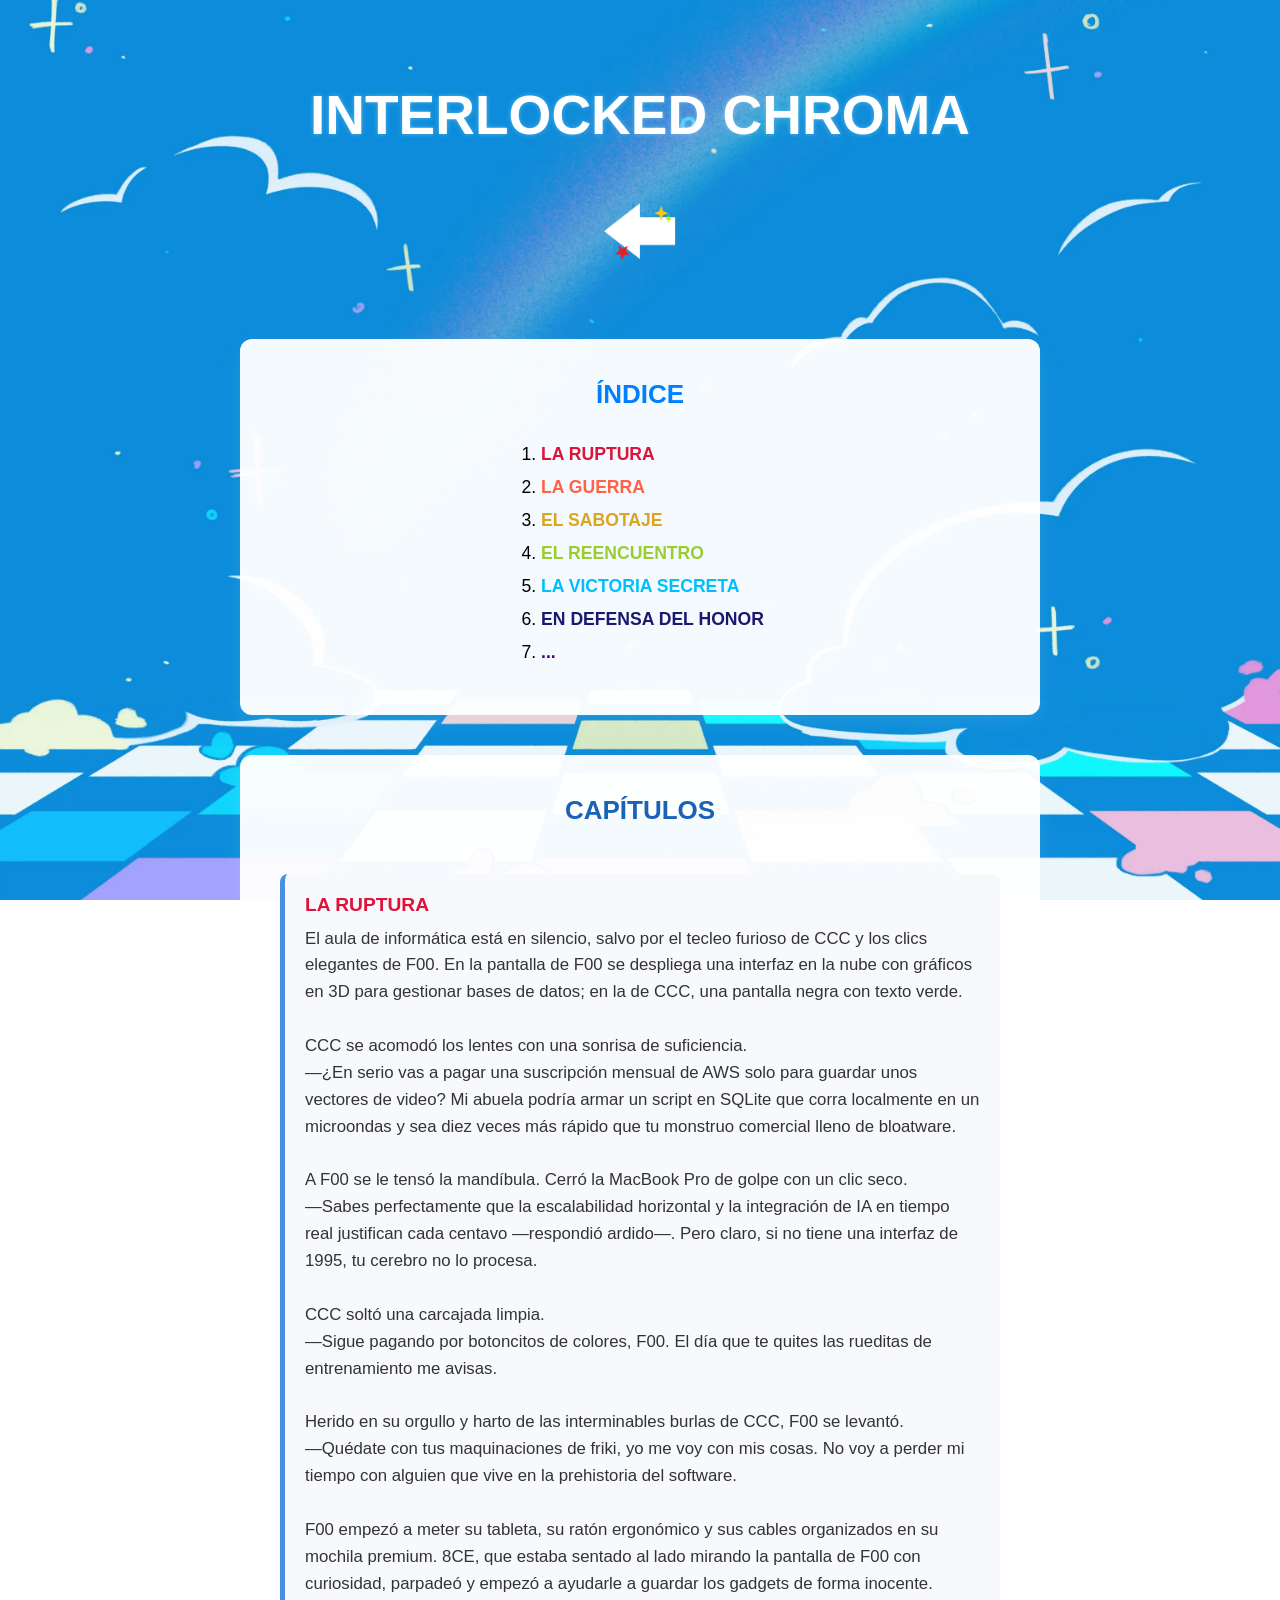
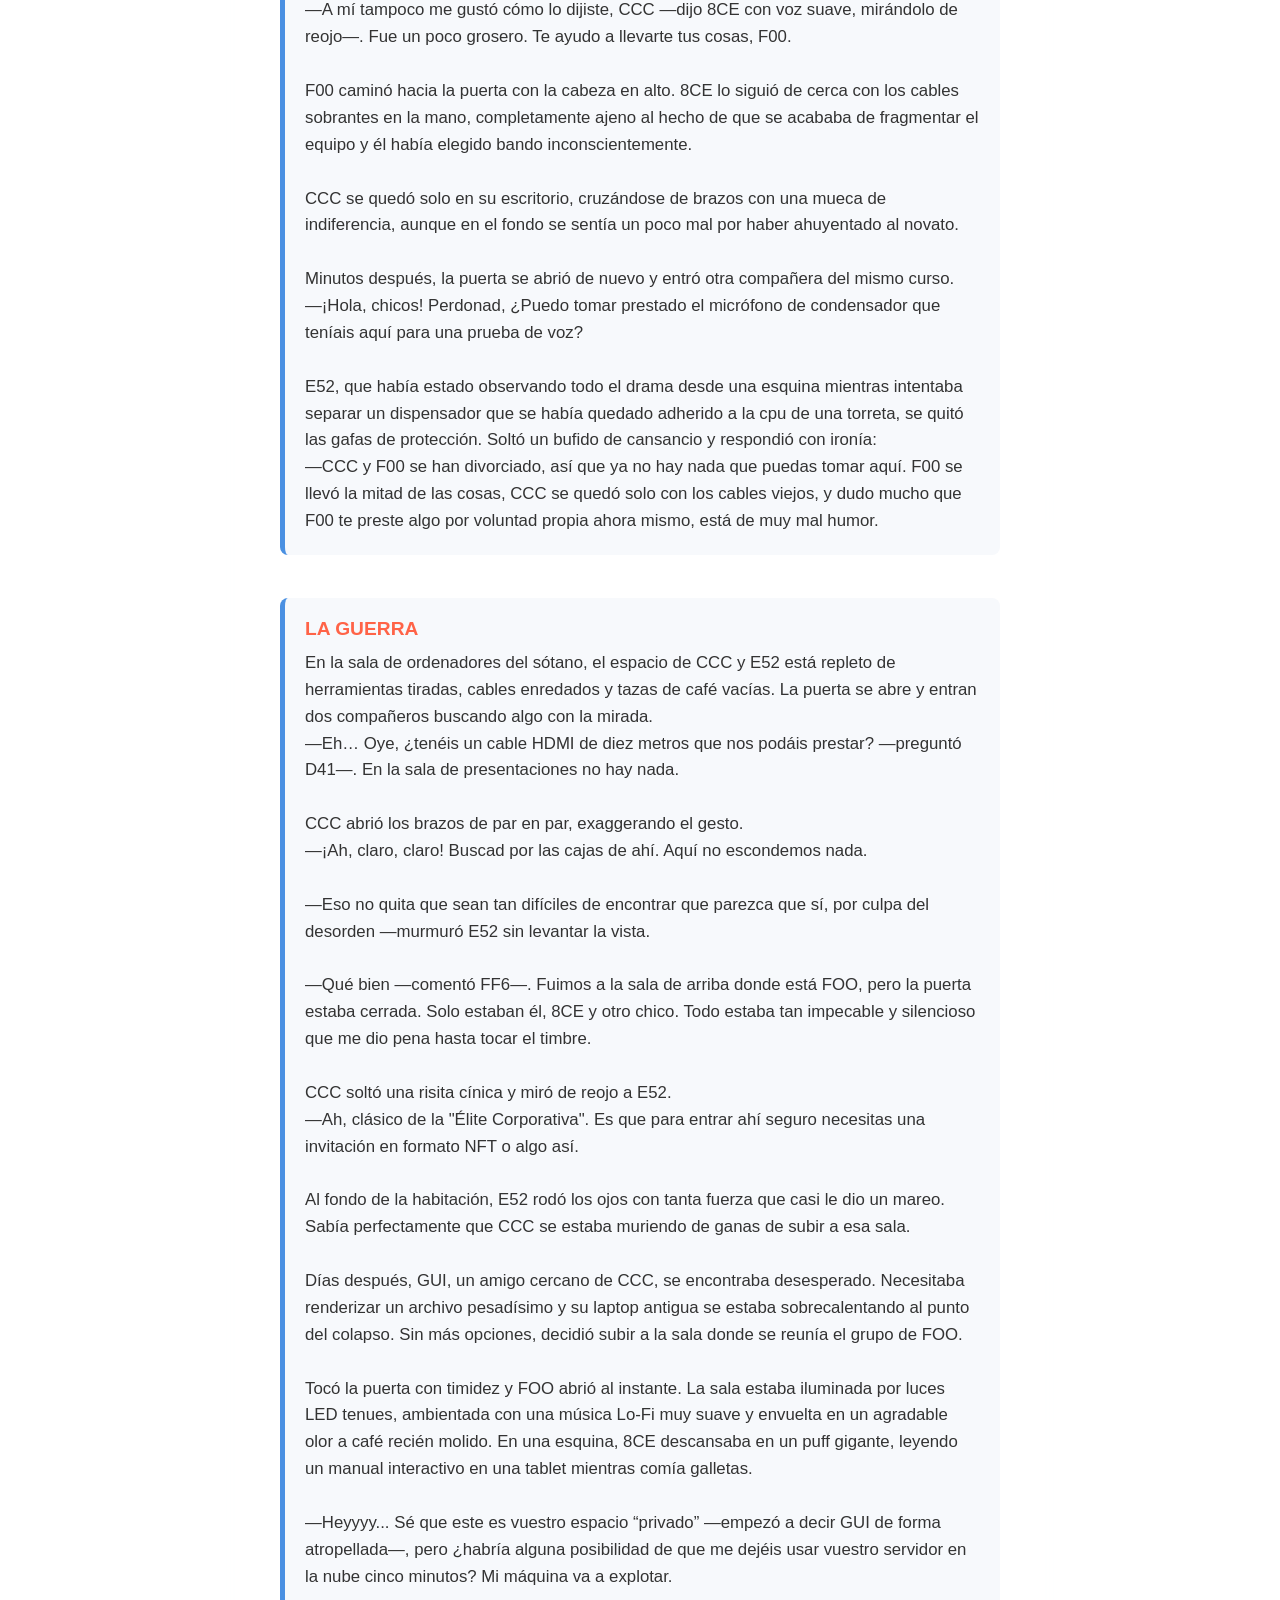
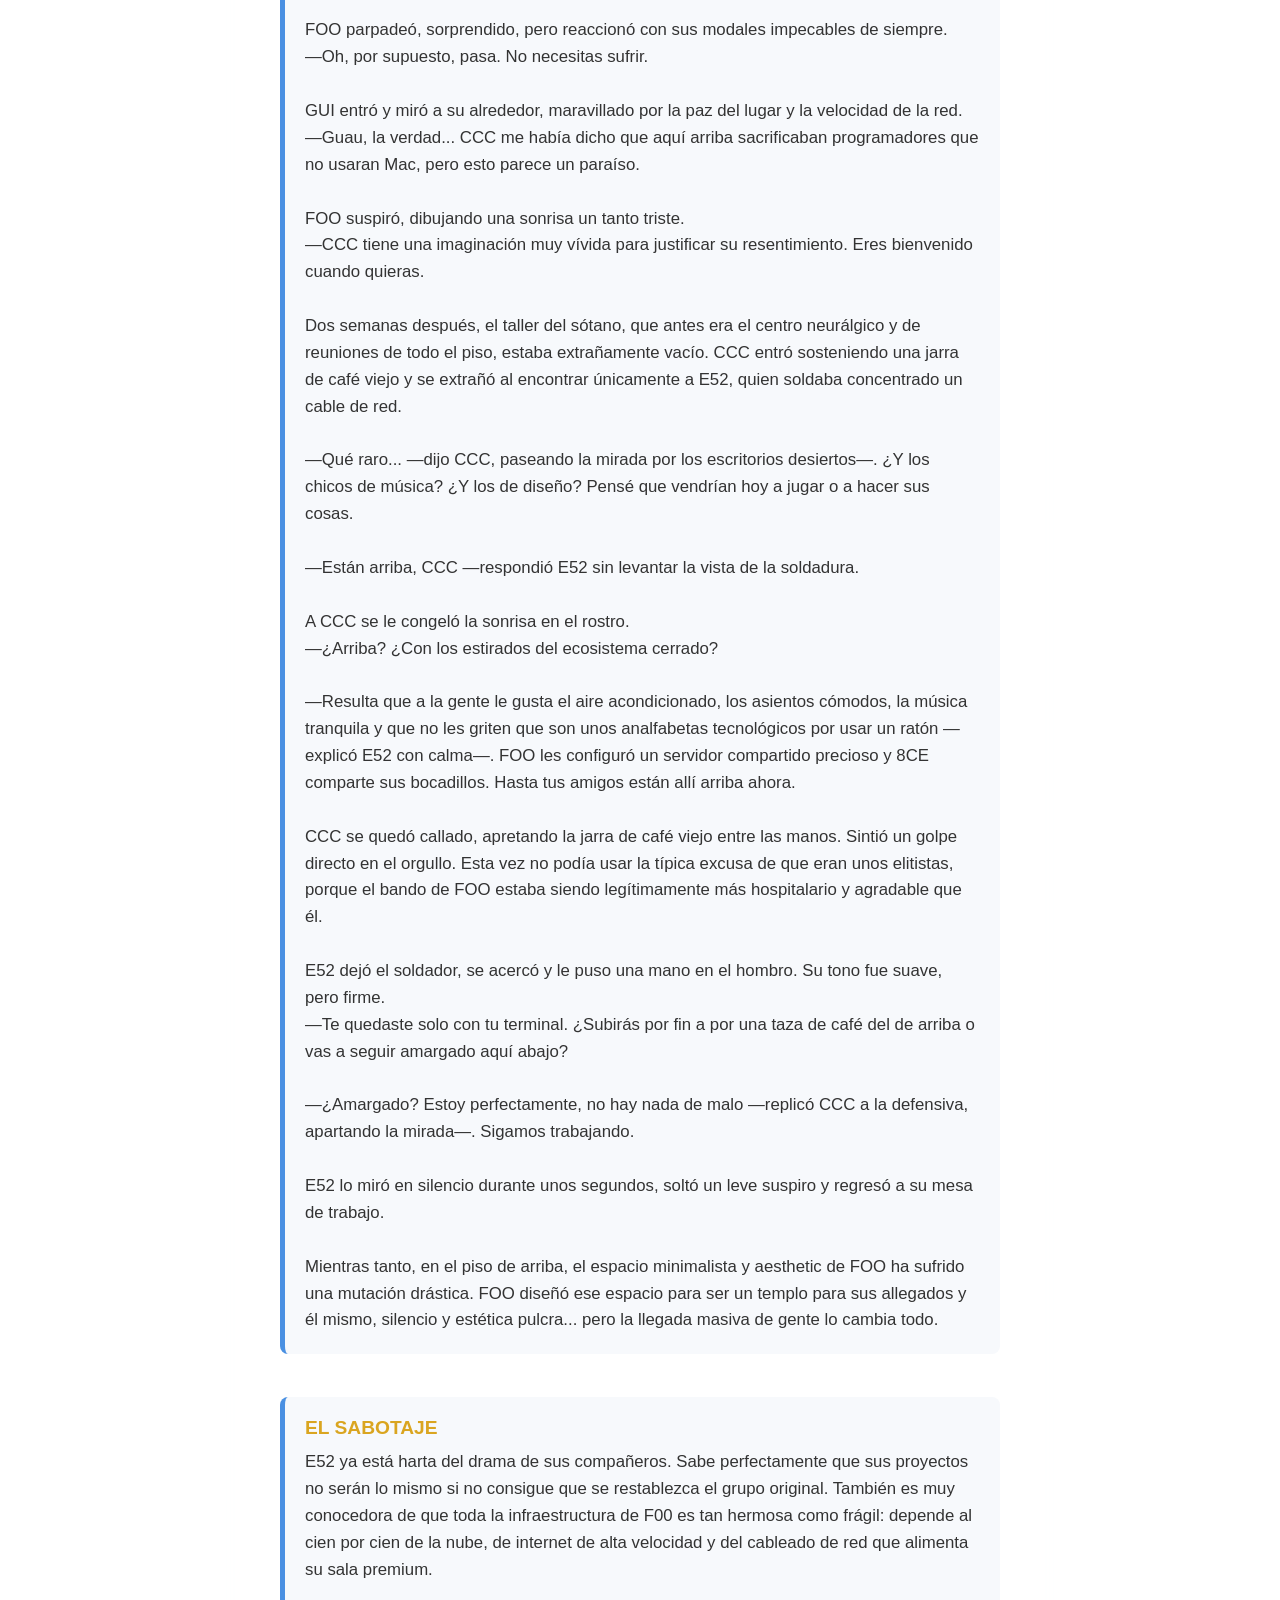
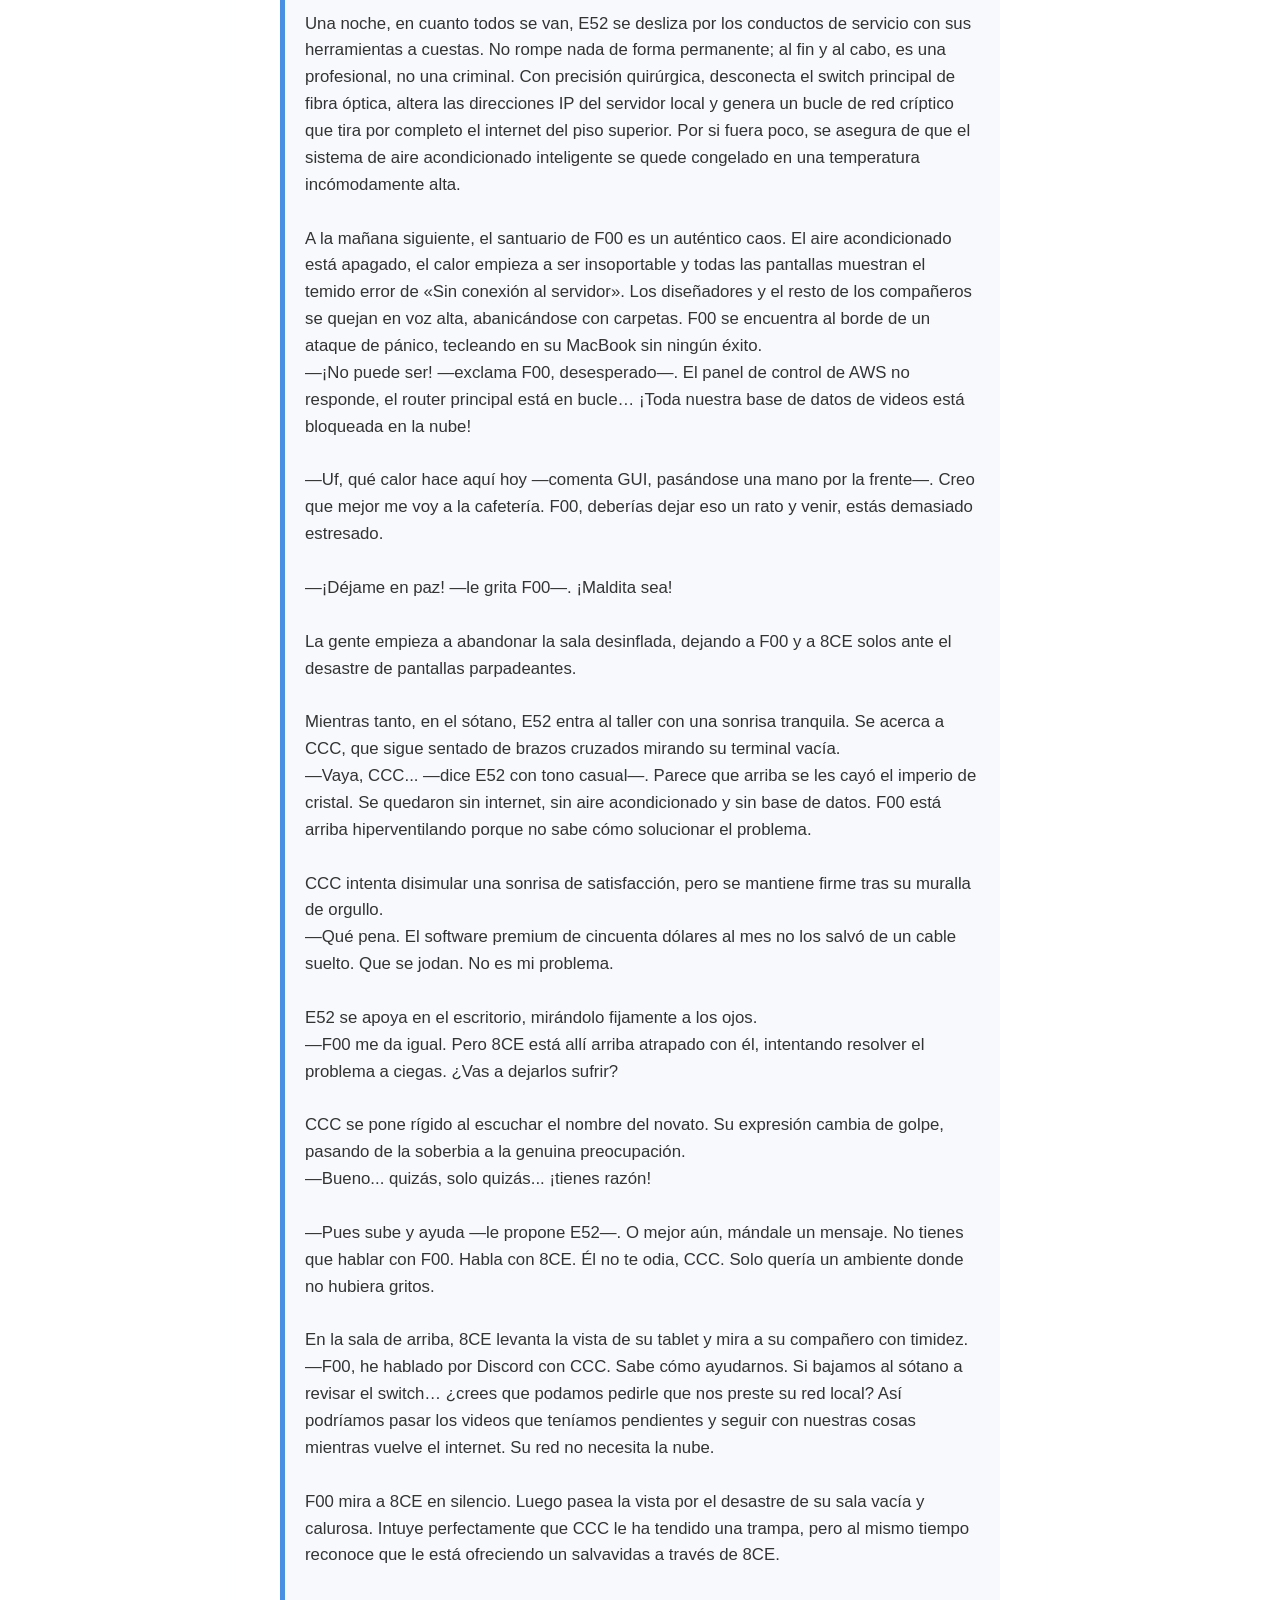
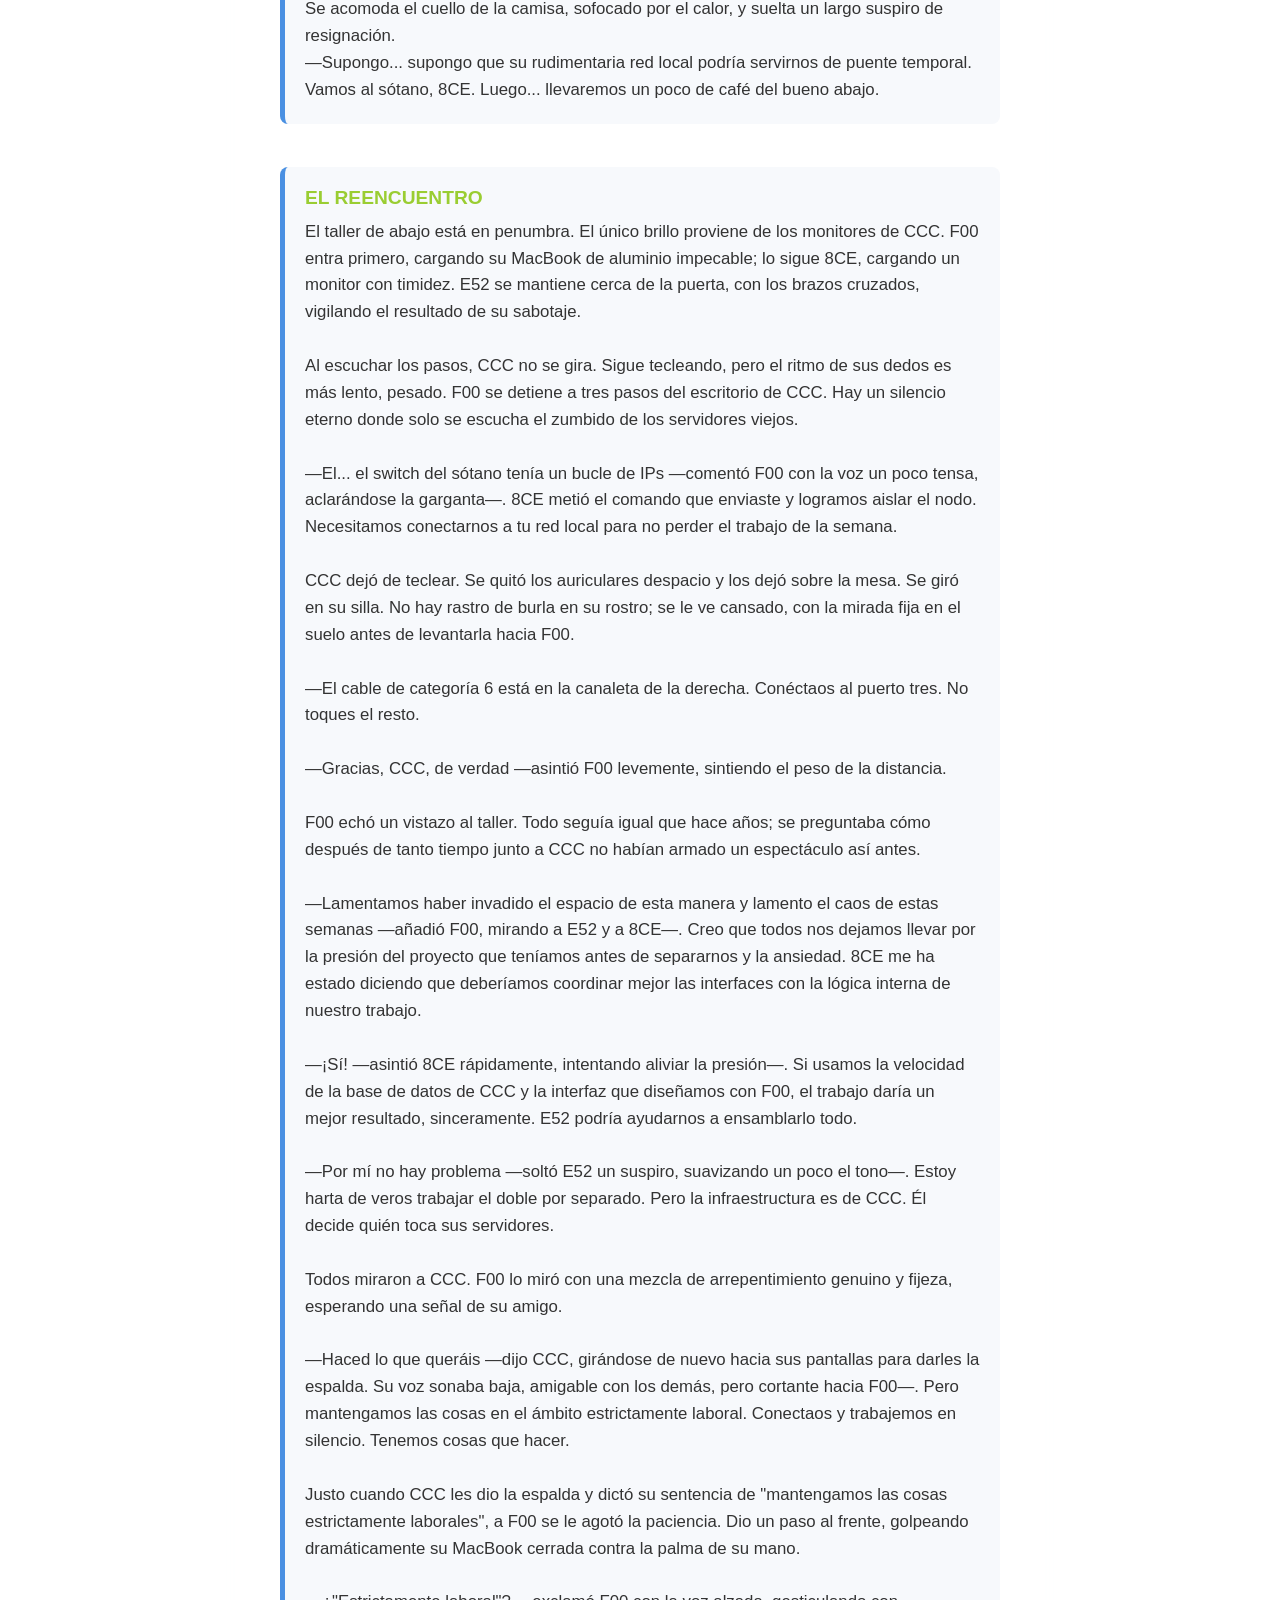
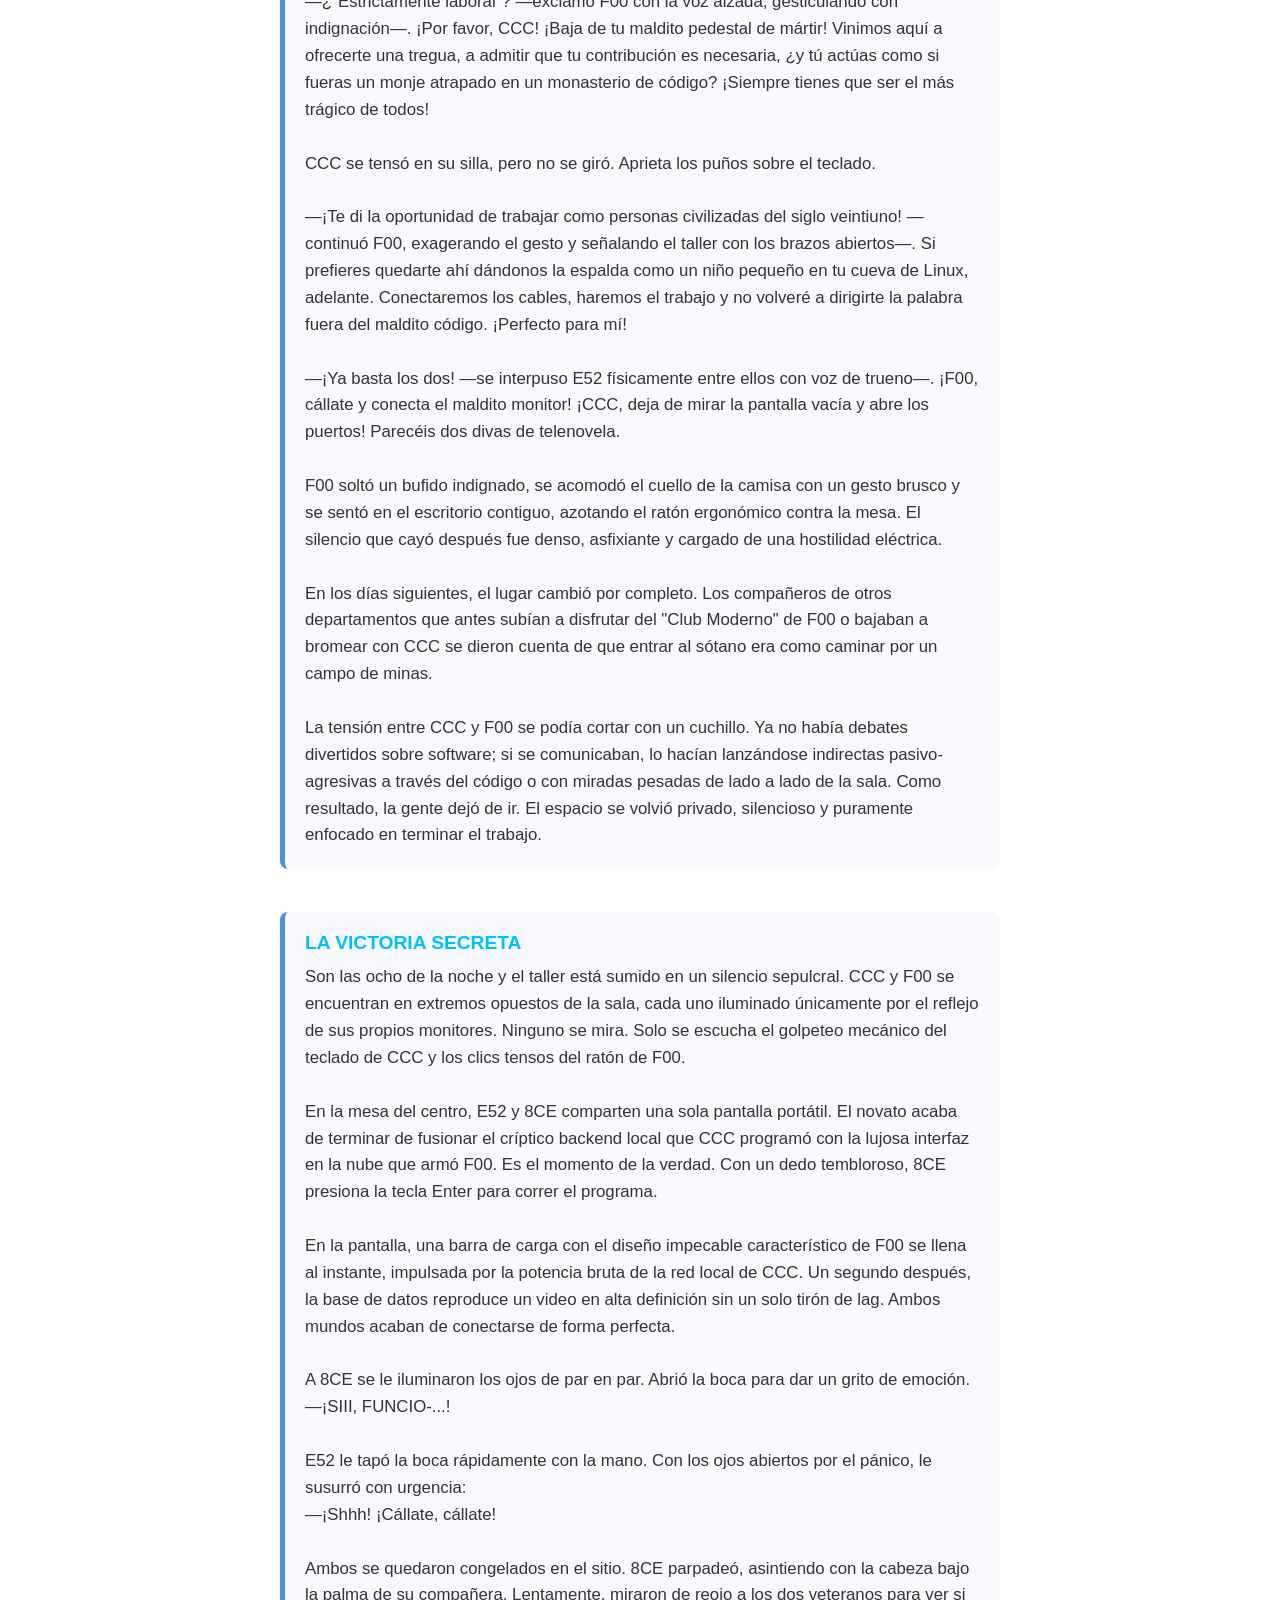
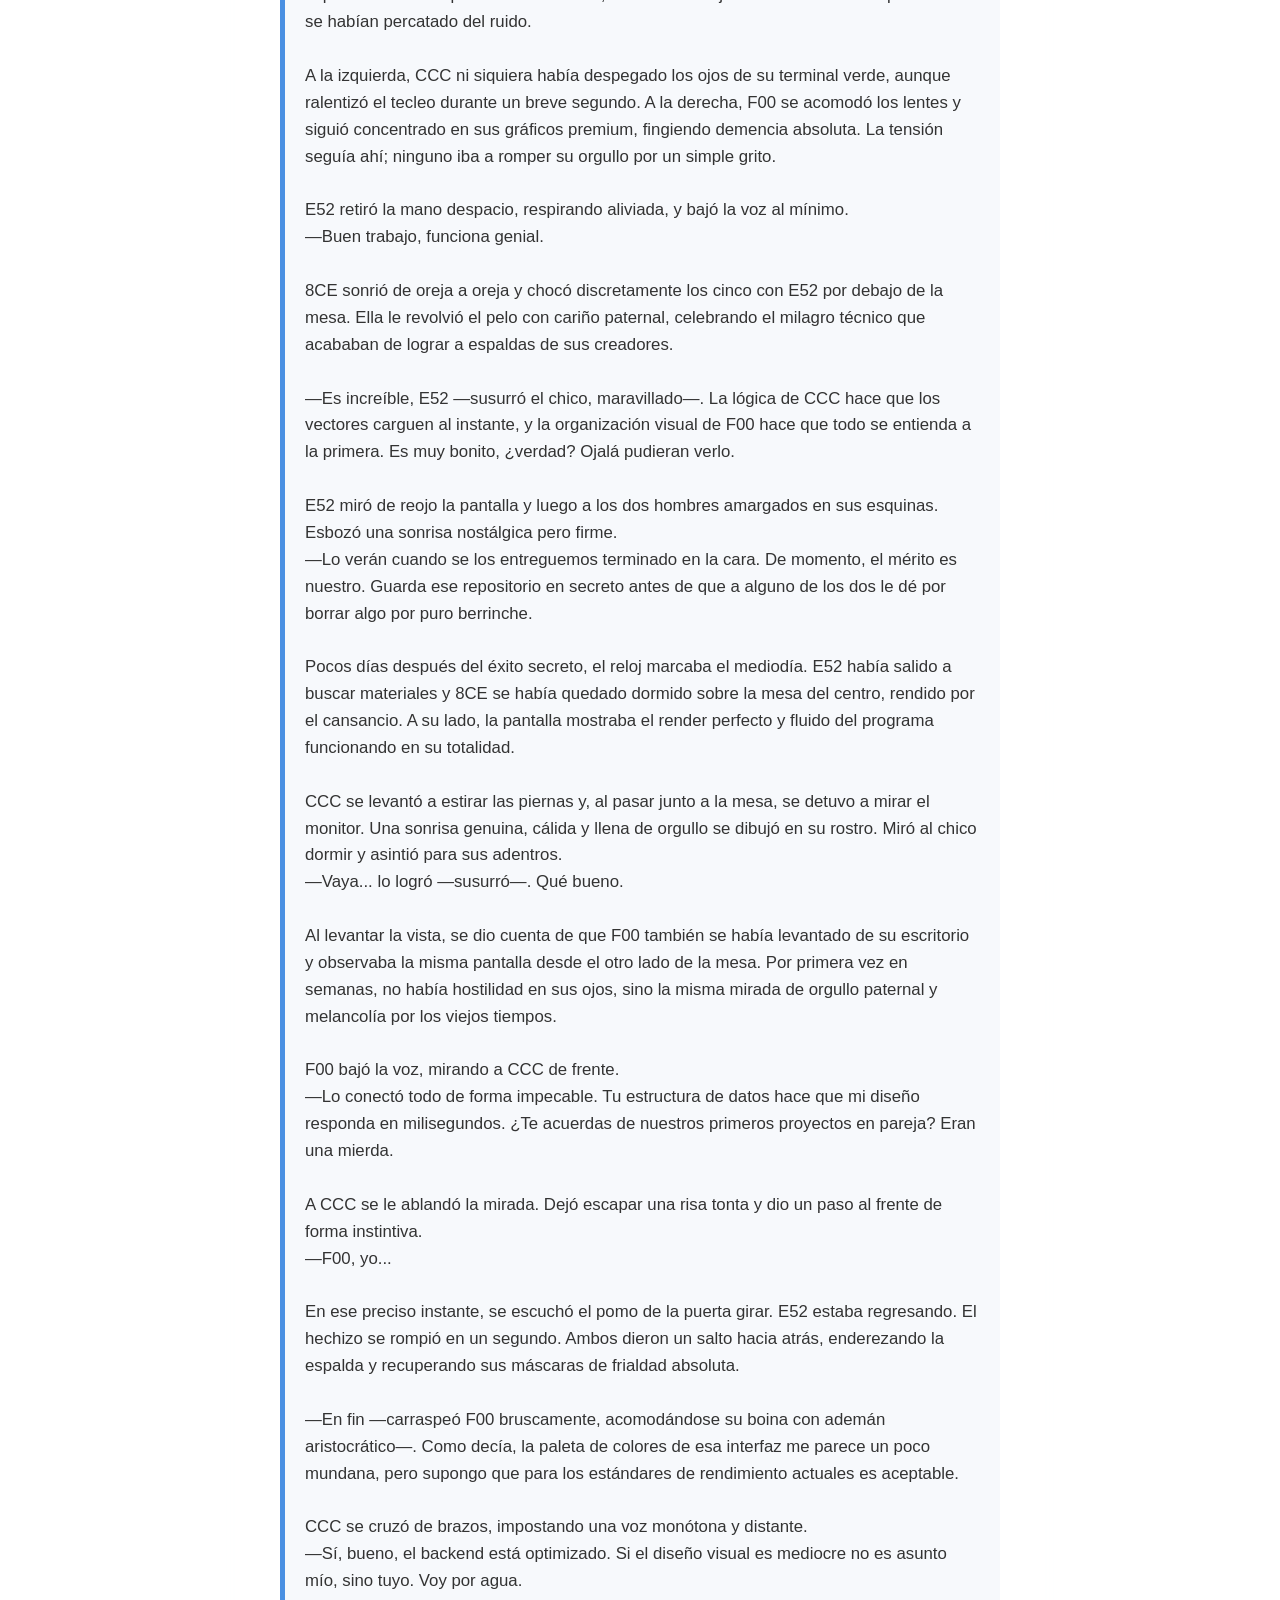
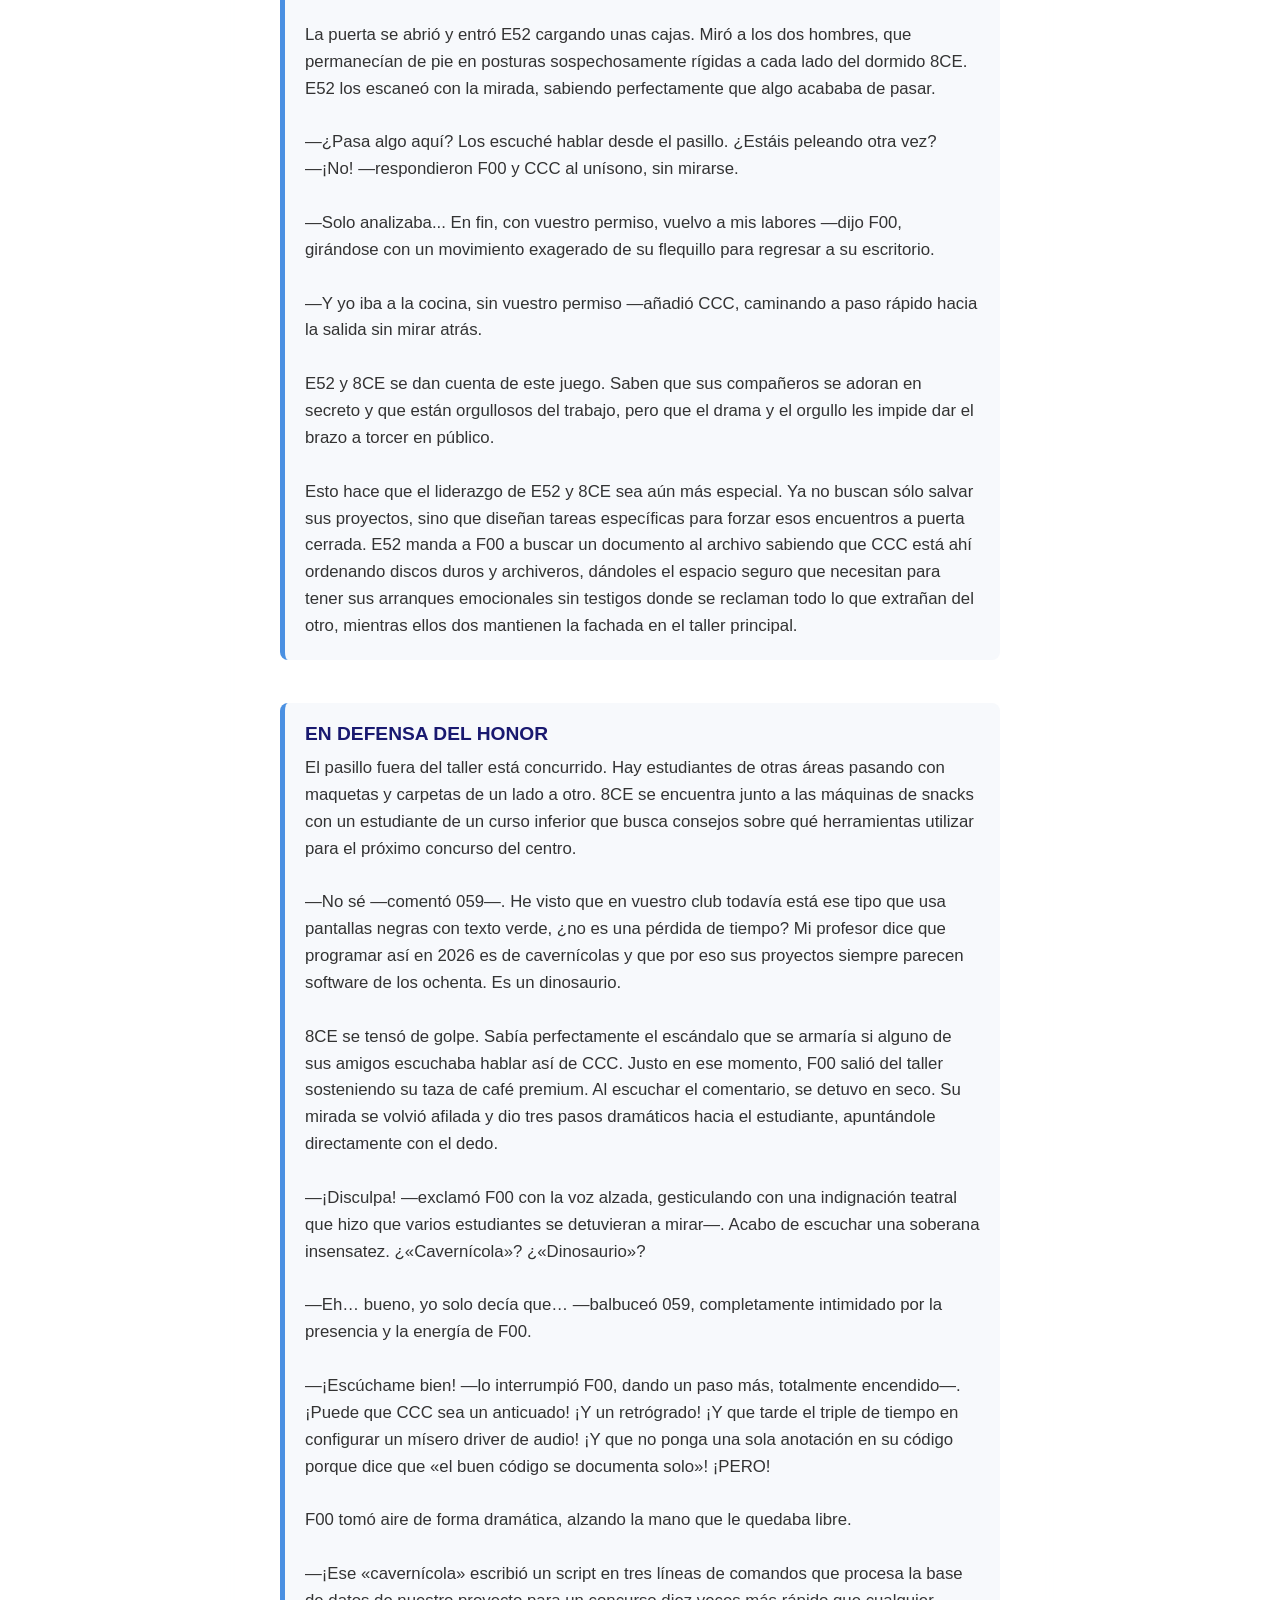
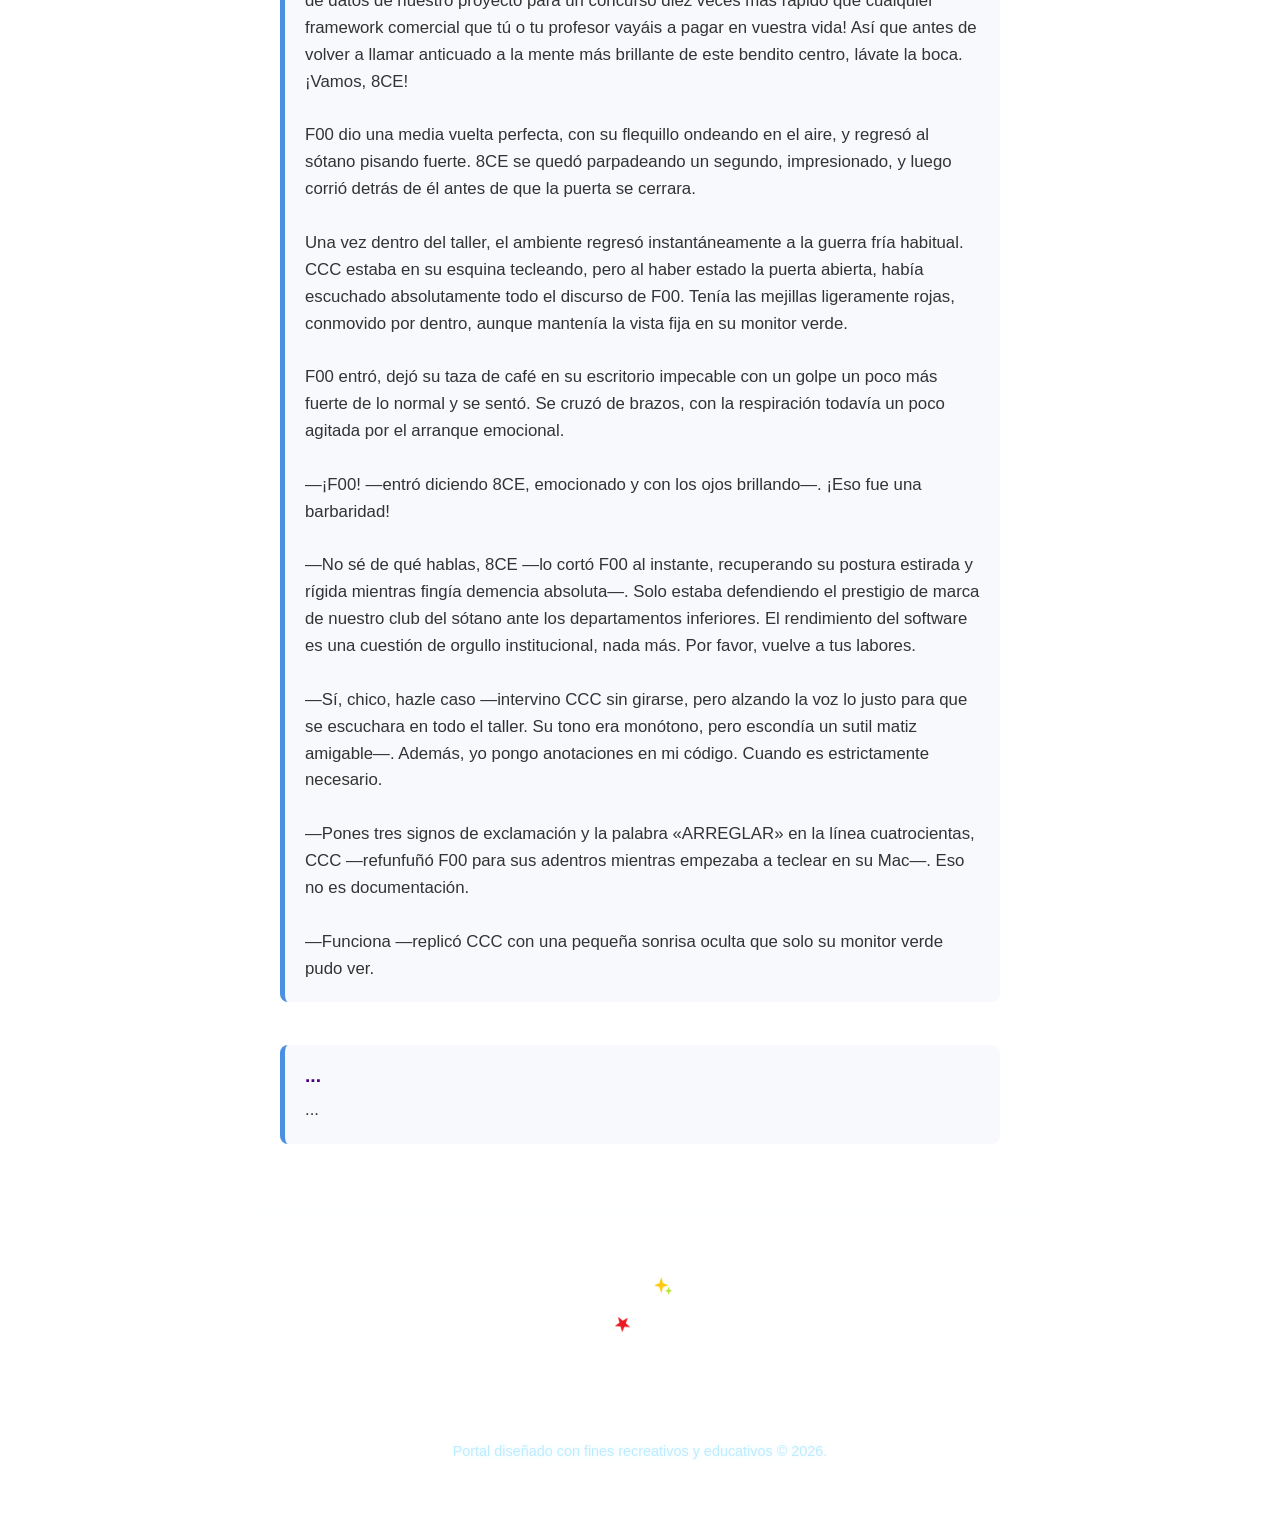
==== commit c0df10e7: "hate" ====
--- a/Book.html
+++ b/Book.html
@@ -1,340 +1,340 @@
-<!DOCTYPE html>
-<html lang="es">
-<head>
-    <meta charset="UTF-8">
-    <meta name="viewport" content="width=device-width, initial-scale=1.0">
-    <title>Interlocked Chroma</title>
-    <link rel="shortcut icon" href="Recursos/Icon/ChromaIcon.png" type="image/x-icon">
-    <link rel="stylesheet" href="CSS/Styles4.css">
-</head>
-<br>
-
-    <header>
-        <h1 class="main-title">INTERLOCKED CHROMA</h1>
-    </header>
-
-    <section>
-        <a href="Index.html" class="menu-item">
-            <picture>
-                <img src="Recursos/Icon/Back.png" alt="BAck">
-            </picture>
-        </a>
-    </section>
-
-    <div class="content-wrapper"></div>
-
-        <aside class="sidebar">
-            <h2>ÍNDICE</h2>
-            <ol>
-                <li><a href="#CAP1">LA RUPTURA</a></li>
-                <li><a href="#CAP2">LA GUERRA</a></li>
-                <li><a href="#CAP3">EL SABOTAJE</a></li>
-                <li><a href="#CAP4">EL REENCUENTRO</a></li>
-                <li><a href="#CAP5">LA VICTORIA SECRETA</a></li>
-                <li><a href="#CAP6">EN DEFENSA DEL HONOR</a></li>
-                <li><a href="#CAP7">...</a></li>
-            </ol>
-        </aside>
-
-        <article class="main-article">
-            <h2 id="Articles">CAPÍTULOS</h2>
-        </br>
-            <!-- Publicación 1 -->
-            <div class="post">
-                <h3 id="CAP1">LA RUPTURA</h3>
-
-                <p>El aula de informática está en silencio, salvo por el tecleo furioso de CCC y los clics elegantes de F00. En la pantalla de F00 se despliega una interfaz en la nube con gráficos en 3D para gestionar bases de datos; en la de CCC, una pantalla negra con texto verde.
-
-                    CCC se acomodó los lentes con una sonrisa de suficiencia.
-                    —¿En serio vas a pagar una suscripción mensual de AWS solo para guardar unos vectores de video? Mi abuela podría armar un script en SQLite que corra localmente en un microondas y sea diez veces más rápido que tu monstruo comercial lleno de bloatware.
-
-                    A F00 se le tensó la mandíbula. Cerró la MacBook Pro de golpe con un clic seco.
-                    —Sabes perfectamente que la escalabilidad horizontal y la integración de IA en tiempo real justifican cada centavo —respondió ardido—. Pero claro, si no tiene una interfaz de 1995, tu cerebro no lo procesa.
-
-                    CCC soltó una carcajada limpia.
-                    —Sigue pagando por botoncitos de colores, F00. El día que te quites las rueditas de entrenamiento me avisas.
-
-                    Herido en su orgullo y harto de las interminables burlas de CCC, F00 se levantó.
-                    —Quédate con tus maquinaciones de friki, yo me voy con mis cosas. No voy a perder mi tiempo con alguien que vive en la prehistoria del software.
-
-                    F00 empezó a meter su tableta, su ratón ergonómico y sus cables organizados en su mochila premium. 8CE, que estaba sentado al lado mirando la pantalla de F00 con curiosidad, parpadeó y empezó a ayudarle a guardar los gadgets de forma inocente.
-                    —A mí tampoco me gustó cómo lo dijiste, CCC —dijo 8CE con voz suave, mirándolo de reojo—. Fue un poco grosero. Te ayudo a llevarte tus cosas, F00.
-
-                    F00 caminó hacia la puerta con la cabeza en alto. 8CE lo siguió de cerca con los cables sobrantes en la mano, completamente ajeno al hecho de que se acababa de fragmentar el equipo y él había elegido bando inconscientemente.
-
-                    CCC se quedó solo en su escritorio, cruzándose de brazos con una mueca de indiferencia, aunque en el fondo se sentía un poco mal por haber ahuyentado al novato.
-
-                    Minutos después, la puerta se abrió de nuevo y entró otra compañera del mismo curso.
-                    —¡Hola, chicos! Perdonad, ¿Puedo tomar prestado el micrófono de condensador que teníais aquí para una prueba de voz?
-
-                    E52, que había estado observando todo el drama desde una esquina mientras intentaba separar un dispensador que se había quedado adherido a la cpu de una torreta, se quitó las gafas de protección. Soltó un bufido de cansancio y respondió con ironía:
-                    —CCC y F00 se han divorciado, así que ya no hay nada que puedas tomar aquí. F00 se llevó la mitad de las cosas, CCC se quedó solo con los cables viejos, y dudo mucho que F00 te preste algo por voluntad propia ahora mismo, está de muy mal humor.
-                </p>
-            </div>
-        </br>
-            <!-- Publicación 2 -->
-            <div class="post">
-                <h3 id="CAP2">LA GUERRA</h3>
-                <p>En la sala de ordenadores del sótano, el espacio de CCC y E52 está repleto de herramientas tiradas, cables enredados y tazas de café vacías. La puerta se abre y entran dos compañeros buscando algo con la mirada.
-                    —Eh… Oye, ¿tenéis un cable HDMI de diez metros que nos podáis prestar? —preguntó D41—. En la sala de presentaciones no hay nada.
-
-                    CCC abrió los brazos de par en par, exaggerando el gesto.
-                    —¡Ah, claro, claro! Buscad por las cajas de ahí. Aquí no escondemos nada.
-
-                    —Eso no quita que sean tan difíciles de encontrar que parezca que sí, por culpa del desorden —murmuró E52 sin levantar la vista.
-
-                    —Qué bien —comentó FF6—. Fuimos a la sala de arriba donde está FOO, pero la puerta estaba cerrada. Solo estaban él, 8CE y otro chico. Todo estaba tan impecable y silencioso que me dio pena hasta tocar el timbre.
-
-                    CCC soltó una risita cínica y miró de reojo a E52.
-                    —Ah, clásico de la "Élite Corporativa". Es que para entrar ahí seguro necesitas una invitación en formato NFT o algo así.
-
-                    Al fondo de la habitación, E52 rodó los ojos con tanta fuerza que casi le dio un mareo. Sabía perfectamente que CCC se estaba muriendo de ganas de subir a esa sala.
-
-                    Días después, GUI, un amigo cercano de CCC, se encontraba desesperado. Necesitaba renderizar un archivo pesadísimo y su laptop antigua se estaba sobrecalentando al punto del colapso. Sin más opciones, decidió subir a la sala donde se reunía el grupo de FOO.
-
-                    Tocó la puerta con timidez y FOO abrió al instante. La sala estaba iluminada por luces LED tenues, ambientada con una música Lo-Fi muy suave y envuelta en un agradable olor a café recién molido. En una esquina, 8CE descansaba en un puff gigante, leyendo un manual interactivo en una tablet mientras comía galletas.
-
-                    —Heyyyy... Sé que este es vuestro espacio “privado” —empezó a decir GUI de forma atropellada—, pero ¿habría alguna posibilidad de que me dejéis usar vuestro servidor en la nube cinco minutos? Mi máquina va a explotar.
-
-                    FOO parpadeó, sorprendido, pero reaccionó con sus modales impecables de siempre.
-                    —Oh, por supuesto, pasa. No necesitas sufrir.
-
-                    GUI entró y miró a su alrededor, maravillado por la paz del lugar y la velocidad de la red.
-                    —Guau, la verdad... CCC me había dicho que aquí arriba sacrificaban programadores que no usaran Mac, pero esto parece un paraíso.
-
-                    FOO suspiró, dibujando una sonrisa un tanto triste.
-                    —CCC tiene una imaginación muy vívida para justificar su resentimiento. Eres bienvenido cuando quieras.
-
-                    Dos semanas después, el taller del sótano, que antes era el centro neurálgico y de reuniones de todo el piso, estaba extrañamente vacío. CCC entró sosteniendo una jarra de café viejo y se extrañó al encontrar únicamente a E52, quien soldaba concentrado un cable de red.
-
-                    —Qué raro... —dijo CCC, paseando la mirada por los escritorios desiertos—. ¿Y los chicos de música? ¿Y los de diseño? Pensé que vendrían hoy a jugar o a hacer sus cosas.
-
-                    —Están arriba, CCC —respondió E52 sin levantar la vista de la soldadura.
-
-                    A CCC se le congeló la sonrisa en el rostro.
-                    —¿Arriba? ¿Con los estirados del ecosistema cerrado?
-
-                    —Resulta que a la gente le gusta el aire acondicionado, los asientos cómodos, la música tranquila y que no les griten que son unos analfabetas tecnológicos por usar un ratón —explicó E52 con calma—. FOO les configuró un servidor compartido precioso y 8CE comparte sus bocadillos. Hasta tus amigos están allí arriba ahora.
-
-                    CCC se quedó callado, apretando la jarra de café viejo entre las manos. Sintió un golpe directo en el orgullo. Esta vez no podía usar la típica excusa de que eran unos elitistas, porque el bando de FOO estaba siendo legítimamente más hospitalario y agradable que él.
-
-                    E52 dejó el soldador, se acercó y le puso una mano en el hombro. Su tono fue suave, pero firme.
-                    —Te quedaste solo con tu terminal. ¿Subirás por fin a por una taza de café del de arriba o vas a seguir amargado aquí abajo?
-
-                    —¿Amargado? Estoy perfectamente, no hay nada de malo —replicó CCC a la defensiva, apartando la mirada—. Sigamos trabajando.
-
-                    E52 lo miró en silencio durante unos segundos, soltó un leve suspiro y regresó a su mesa de trabajo.
-
-                    Mientras tanto, en el piso de arriba, el espacio minimalista y aesthetic de FOO ha sufrido una mutación drástica. FOO diseñó ese espacio para ser un templo para sus allegados y él mismo, silencio y estética pulcra... pero la llegada masiva de gente lo cambia todo.
-                </p>
-            </div>
-        </br>
-            <!-- Publicación 3 -->
-            <div class="post">
-                <h3 id="CAP3">EL SABOTAJE</h3>
-                <p>E52 ya está harta del drama de sus compañeros. Sabe perfectamente que sus proyectos no serán lo mismo si no consigue que se restablezca el grupo original. También es muy conocedora de que toda la infraestructura de F00 es tan hermosa como frágil: depende al cien por cien de la nube, de internet de alta velocidad y del cableado de red que alimenta su sala premium.
-
-                    Una noche, en cuanto todos se van, E52 se desliza por los conductos de servicio con sus herramientas a cuestas. No rompe nada de forma permanente; al fin y al cabo, es una profesional, no una criminal. Con precisión quirúrgica, desconecta el switch principal de fibra óptica, altera las direcciones IP del servidor local y genera un bucle de red críptico que tira por completo el internet del piso superior. Por si fuera poco, se asegura de que el sistema de aire acondicionado inteligente se quede congelado en una temperatura incómodamente alta.
-
-                    A la mañana siguiente, el santuario de F00 es un auténtico caos. El aire acondicionado está apagado, el calor empieza a ser insoportable y todas las pantallas muestran el temido error de «Sin conexión al servidor». Los diseñadores y el resto de los compañeros se quejan en voz alta, abanicándose con carpetas. F00 se encuentra al borde de un ataque de pánico, tecleando en su MacBook sin ningún éxito.
-                    —¡No puede ser! —exclama F00, desesperado—. El panel de control de AWS no responde, el router principal está en bucle… ¡Toda nuestra base de datos de videos está bloqueada en la nube!
-
-                    —Uf, qué calor hace aquí hoy —comenta GUI, pasándose una mano por la frente—. Creo que mejor me voy a la cafetería. F00, deberías dejar eso un rato y venir, estás demasiado estresado.
-
-                    —¡Déjame en paz! —le grita F00—. ¡Maldita sea!
-
-                    La gente empieza a abandonar la sala desinflada, dejando a F00 y a 8CE solos ante el desastre de pantallas parpadeantes.
-
-                    Mientras tanto, en el sótano, E52 entra al taller con una sonrisa tranquila. Se acerca a CCC, que sigue sentado de brazos cruzados mirando su terminal vacía.
-                    —Vaya, CCC... —dice E52 con tono casual—. Parece que arriba se les cayó el imperio de cristal. Se quedaron sin internet, sin aire acondicionado y sin base de datos. F00 está arriba hiperventilando porque no sabe cómo solucionar el problema.
-
-                    CCC intenta disimular una sonrisa de satisfacción, pero se mantiene firme tras su muralla de orgullo.
-                    —Qué pena. El software premium de cincuenta dólares al mes no los salvó de un cable suelto. Que se jodan. No es mi problema.
-
-                    E52 se apoya en el escritorio, mirándolo fijamente a los ojos.
-                    —F00 me da igual. Pero 8CE está allí arriba atrapado con él, intentando resolver el problema a ciegas. ¿Vas a dejarlos sufrir?
-
-                    CCC se pone rígido al escuchar el nombre del novato. Su expresión cambia de golpe, pasando de la soberbia a la genuina preocupación.
-                    —Bueno... quizás, solo quizás... ¡tienes razón!
-
-                    —Pues sube y ayuda —le propone E52—. O mejor aún, mándale un mensaje. No tienes que hablar con F00. Habla con 8CE. Él no te odia, CCC. Solo quería un ambiente donde no hubiera gritos.
-
-                    En la sala de arriba, 8CE levanta la vista de su tablet y mira a su compañero con timidez.
-                    —F00, he hablado por Discord con CCC. Sabe cómo ayudarnos. Si bajamos al sótano a revisar el switch… ¿crees que podamos pedirle que nos preste su red local? Así podríamos pasar los videos que teníamos pendientes y seguir con nuestras cosas mientras vuelve el internet. Su red no necesita la nube.
-
-                    F00 mira a 8CE en silencio. Luego pasea la vista por el desastre de su sala vacía y calurosa. Intuye perfectamente que CCC le ha tendido una trampa, pero al mismo tiempo reconoce que le está ofreciendo un salvavidas a través de 8CE.
-
-                    Se acomoda el cuello de la camisa, sofocado por el calor, y suelta un largo suspiro de resignación.
-                    —Supongo... supongo que su rudimentaria red local podría servirnos de puente temporal. Vamos al sótano, 8CE. Luego... llevaremos un poco de café del bueno abajo.
-                </p>
-            </div>
-        </br>
-            <!-- Publicación 4 -->
-            <div class="post">
-                <h3 id="CAP4">EL REENCUENTRO</h3>
-                <p>El taller de abajo está en penumbra. El único brillo proviene de los monitores de CCC. F00 entra primero, cargando su MacBook de aluminio impecable; lo sigue 8CE, cargando un monitor con timidez. E52 se mantiene cerca de la puerta, con los brazos cruzados, vigilando el resultado de su sabotaje.
-
-                    Al escuchar los pasos, CCC no se gira. Sigue tecleando, pero el ritmo de sus dedos es más lento, pesado. F00 se detiene a tres pasos del escritorio de CCC. Hay un silencio eterno donde solo se escucha el zumbido de los servidores viejos.
-
-                    —El... el switch del sótano tenía un bucle de IPs —comentó F00 con la voz un poco tensa, aclarándose la garganta—. 8CE metió el comando que enviaste y logramos aislar el nodo. Necesitamos conectarnos a tu red local para no perder el trabajo de la semana.
-
-                    CCC dejó de teclear. Se quitó los auriculares despacio y los dejó sobre la mesa. Se giró en su silla. No hay rastro de burla en su rostro; se le ve cansado, con la mirada fija en el suelo antes de levantarla hacia F00.
-
-                    —El cable de categoría 6 está en la canaleta de la derecha. Conéctaos al puerto tres. No toques el resto.
-
-                    —Gracias, CCC, de verdad —asintió F00 levemente, sintiendo el peso de la distancia.
-
-                    F00 echó un vistazo al taller. Todo seguía igual que hace años; se preguntaba cómo después de tanto tiempo junto a CCC no habían armado un espectáculo así antes.
-
-                    —Lamentamos haber invadido el espacio de esta manera y lamento el caos de estas semanas —añadió F00, mirando a E52 y a 8CE—. Creo que todos nos dejamos llevar por la presión del proyecto que teníamos antes de separarnos y la ansiedad. 8CE me ha estado diciendo que deberíamos coordinar mejor las interfaces con la lógica interna de nuestro trabajo.
-
-                    —¡Sí! —asintió 8CE rápidamente, intentando aliviar la presión—. Si usamos la velocidad de la base de datos de CCC y la interfaz que diseñamos con F00, el trabajo daría un mejor resultado, sinceramente. E52 podría ayudarnos a ensamblarlo todo.
-
-                    —Por mí no hay problema —soltó E52 un suspiro, suavizando un poco el tono—. Estoy harta de veros trabajar el doble por separado. Pero la infraestructura es de CCC. Él decide quién toca sus servidores.
-
-                    Todos miraron a CCC. F00 lo miró con una mezcla de arrepentimiento genuino y fijeza, esperando una señal de su amigo.
-
-                    —Haced lo que queráis —dijo CCC, girándose de nuevo hacia sus pantallas para darles la espalda. Su voz sonaba baja, amigable con los demás, pero cortante hacia F00—. Pero mantengamos las cosas en el ámbito estrictamente laboral. Conectaos y trabajemos en silencio. Tenemos cosas que hacer.
-
-                    Justo cuando CCC les dio la espalda y dictó su sentencia de "mantengamos las cosas estrictamente laborales", a F00 se le agotó la paciencia. Dio un paso al frente, golpeando dramáticamente su MacBook cerrada contra la palma de su mano.
-
-                    —¿"Estrictamente laboral"? —exclamó F00 con la voz alzada, gesticulando con indignación—. ¡Por favor, CCC! ¡Baja de tu maldito pedestal de mártir! Vinimos aquí a ofrecerte una tregua, a admitir que tu contribución es necesaria, ¿y tú actúas como si fueras un monje atrapado en un monasterio de código? ¡Siempre tienes que ser el más trágico de todos!
-
-                    CCC se tensó en su silla, pero no se giró. Aprieta los puños sobre el teclado.
-
-                    —¡Te di la oportunidad de trabajar como personas civilizadas del siglo veintiuno! —continuó F00, exagerando el gesto y señalando el taller con los brazos abiertos—. Si prefieres quedarte ahí dándonos la espalda como un niño pequeño en tu cueva de Linux, adelante. Conectaremos los cables, haremos el trabajo y no volveré a dirigirte la palabra fuera del maldito código. ¡Perfecto para mí!
-
-                    —¡Ya basta los dos! —se interpuso E52 físicamente entre ellos con voz de trueno—. ¡F00, cállate y conecta el maldito monitor! ¡CCC, deja de mirar la pantalla vacía y abre los puertos! Parecéis dos divas de telenovela.
-
-                    F00 soltó un bufido indignado, se acomodó el cuello de la camisa con un gesto brusco y se sentó en el escritorio contiguo, azotando el ratón ergonómico contra la mesa. El silencio que cayó después fue denso, asfixiante y cargado de una hostilidad eléctrica.
-
-                    En los días siguientes, el lugar cambió por completo. Los compañeros de otros departamentos que antes subían a disfrutar del "Club Moderno" de F00 o bajaban a bromear con CCC se dieron cuenta de que entrar al sótano era como caminar por un campo de minas.
-
-                    La tensión entre CCC y F00 se podía cortar con un cuchillo. Ya no había debates divertidos sobre software; si se comunicaban, lo hacían lanzándose indirectas pasivo-agresivas a través del código o con miradas pesadas de lado a lado de la sala. Como resultado, la gente dejó de ir. El espacio se volvió privado, silencioso y puramente enfocado en terminar el trabajo.
-                </p>
-            </div>
-        </br>
-            <!-- Publicación 5 -->
-            <div class="post">
-                <h3 id="CAP5">LA VICTORIA SECRETA</h3>
-                <p>Son las ocho de la noche y el taller está sumido en un silencio sepulcral. CCC y F00 se encuentran en extremos opuestos de la sala, cada uno iluminado únicamente por el reflejo de sus propios monitores. Ninguno se mira. Solo se escucha el golpeteo mecánico del teclado de CCC y los clics tensos del ratón de F00.
-
-                    En la mesa del centro, E52 y 8CE comparten una sola pantalla portátil. El novato acaba de terminar de fusionar el críptico backend local que CCC programó con la lujosa interfaz en la nube que armó F00. Es el momento de la verdad. Con un dedo tembloroso, 8CE presiona la tecla Enter para correr el programa.
-
-                    En la pantalla, una barra de carga con el diseño impecable característico de F00 se llena al instante, impulsada por la potencia bruta de la red local de CCC. Un segundo después, la base de datos reproduce un video en alta definición sin un solo tirón de lag. Ambos mundos acaban de conectarse de forma perfecta.
-
-                    A 8CE se le iluminaron los ojos de par en par. Abrió la boca para dar un grito de emoción.
-                    —¡SIII, FUNCIO-...!
-
-                    E52 le tapó la boca rápidamente con la mano. Con los ojos abiertos por el pánico, le susurró con urgencia:
-                    —¡Shhh! ¡Cállate, cállate!
-
-                    Ambos se quedaron congelados en el sitio. 8CE parpadeó, asintiendo con la cabeza bajo la palma de su compañera. Lentamente, miraron de reojo a los dos veteranos para ver si se habían percatado del ruido.
-
-                    A la izquierda, CCC ni siquiera había despegado los ojos de su terminal verde, aunque ralentizó el tecleo durante un breve segundo. A la derecha, F00 se acomodó los lentes y siguió concentrado en sus gráficos premium, fingiendo demencia absoluta. La tensión seguía ahí; ninguno iba a romper su orgullo por un simple grito.
-
-                    E52 retiró la mano despacio, respirando aliviada, y bajó la voz al mínimo.
-                    —Buen trabajo, funciona genial.
-
-                    8CE sonrió de oreja a oreja y chocó discretamente los cinco con E52 por debajo de la mesa. Ella le revolvió el pelo con cariño paternal, celebrando el milagro técnico que acababan de lograr a espaldas de sus creadores.
-
-                    —Es increíble, E52 —susurró el chico, maravillado—. La lógica de CCC hace que los vectores carguen al instante, y la organización visual de F00 hace que todo se entienda a la primera. Es muy bonito, ¿verdad? Ojalá pudieran verlo.
-
-                    E52 miró de reojo la pantalla y luego a los dos hombres amargados en sus esquinas. Esbozó una sonrisa nostálgica pero firme.
-                    —Lo verán cuando se los entreguemos terminado en la cara. De momento, el mérito es nuestro. Guarda ese repositorio en secreto antes de que a alguno de los dos le dé por borrar algo por puro berrinche.
-
-                    Pocos días después del éxito secreto, el reloj marcaba el mediodía. E52 había salido a buscar materiales y 8CE se había quedado dormido sobre la mesa del centro, rendido por el cansancio. A su lado, la pantalla mostraba el render perfecto y fluido del programa funcionando en su totalidad.
-
-                    CCC se levantó a estirar las piernas y, al pasar junto a la mesa, se detuvo a mirar el monitor. Una sonrisa genuina, cálida y llena de orgullo se dibujó en su rostro. Miró al chico dormir y asintió para sus adentros.
-                    —Vaya... lo logró —susurró—. Qué bueno.
-
-                    Al levantar la vista, se dio cuenta de que F00 también se había levantado de su escritorio y observaba la misma pantalla desde el otro lado de la mesa. Por primera vez en semanas, no había hostilidad en sus ojos, sino la misma mirada de orgullo paternal y melancolía por los viejos tiempos.
-
-                    F00 bajó la voz, mirando a CCC de frente.
-                    —Lo conectó todo de forma impecable. Tu estructura de datos hace que mi diseño responda en milisegundos. ¿Te acuerdas de nuestros primeros proyectos en pareja? Eran una mierda.
-
-                    A CCC se le ablandó la mirada. Dejó escapar una risa tonta y dio un paso al frente de forma instintiva.
-                    —F00, yo...
-
-                    En ese preciso instante, se escuchó el pomo de la puerta girar. E52 estaba regresando. El hechizo se rompió en un segundo. Ambos dieron un salto hacia atrás, enderezando la espalda y recuperando sus máscaras de frialdad absoluta.
-
-                    —En fin —carraspeó F00 bruscamente, acomodándose su boina con ademán aristocrático—. Como decía, la paleta de colores de esa interfaz me parece un poco mundana, pero supongo que para los estándares de rendimiento actuales es aceptable.
-
-                    CCC se cruzó de brazos, impostando una voz monótona y distante.
-                    —Sí, bueno, el backend está optimizado. Si el diseño visual es mediocre no es asunto mío, sino tuyo. Voy por agua.
-
-                    La puerta se abrió y entró E52 cargando unas cajas. Miró a los dos hombres, que permanecían de pie en posturas sospechosamente rígidas a cada lado del dormido 8CE. E52 los escaneó con la mirada, sabiendo perfectamente que algo acababa de pasar.
-
-                    —¿Pasa algo aquí? Los escuché hablar desde el pasillo. ¿Estáis peleando otra vez?
-                    —¡No! —respondieron F00 y CCC al unísono, sin mirarse.
-
-                    —Solo analizaba... En fin, con vuestro permiso, vuelvo a mis labores —dijo F00, girándose con un movimiento exagerado de su flequillo para regresar a su escritorio.
-
-                    —Y yo iba a la cocina, sin vuestro permiso —añadió CCC, caminando a paso rápido hacia la salida sin mirar atrás.
-
-                    E52 y 8CE se dan cuenta de este juego. Saben que sus compañeros se adoran en secreto y que están orgullosos del trabajo, pero que el drama y el orgullo les impide dar el brazo a torcer en público.
-
-                    Esto hace que el liderazgo de E52 y 8CE sea aún más especial. Ya no buscan sólo salvar sus proyectos, sino que diseñan tareas específicas para forzar esos encuentros a puerta cerrada. E52 manda a F00 a buscar un documento al archivo sabiendo que CCC está ahí ordenando discos duros y archiveros, dándoles el espacio seguro que necesitan para tener sus arranques emocionales sin testigos donde se reclaman todo lo que extrañan del otro, mientras ellos dos mantienen la fachada en el taller principal.
-                </p>
-            </div>
-        </br>
-            <!-- Publicación 6 -->
-            <div class="post">
-                <h3 id="CAP6">EN DEFENSA DEL HONOR</h3>
-                <p>El pasillo fuera del taller está concurrido. Hay estudiantes de otras áreas pasando con maquetas y carpetas de un lado a otro. 8CE se encuentra junto a las máquinas de snacks con un estudiante de un curso inferior que busca consejos sobre qué herramientas utilizar para el próximo concurso del centro.
-
-                    —No sé —comentó 059—. He visto que en vuestro club todavía está ese tipo que usa pantallas negras con texto verde, ¿no es una pérdida de tiempo? Mi profesor dice que programar así en 2026 es de cavernícolas y que por eso sus proyectos siempre parecen software de los ochenta. Es un dinosaurio.
-
-                    8CE se tensó de golpe. Sabía perfectamente el escándalo que se armaría si alguno de sus amigos escuchaba hablar así de CCC. Justo en ese momento, F00 salió del taller sosteniendo su taza de café premium. Al escuchar el comentario, se detuvo en seco. Su mirada se volvió afilada y dio tres pasos dramáticos hacia el estudiante, apuntándole directamente con el dedo.
-
-                    —¡Disculpa! —exclamó F00 con la voz alzada, gesticulando con una indignación teatral que hizo que varios estudiantes se detuvieran a mirar—. Acabo de escuchar una soberana insensatez. ¿«Cavernícola»? ¿«Dinosaurio»?
-
-                    —Eh… bueno, yo solo decía que… —balbuceó 059, completamente intimidado por la presencia y la energía de F00.
-
-                    —¡Escúchame bien! —lo interrumpió F00, dando un paso más, totalmente encendido—. ¡Puede que CCC sea un anticuado! ¡Y un retrógrado! ¡Y que tarde el triple de tiempo en configurar un mísero driver de audio! ¡Y que no ponga una sola anotación en su código porque dice que «el buen código se documenta solo»! ¡PERO!
-
-                    F00 tomó aire de forma dramática, alzando la mano que le quedaba libre.
-
-                    —¡Ese «cavernícola» escribió un script en tres líneas de comandos que procesa la base de datos de nuestro proyecto para un concurso diez veces más rápido que cualquier framework comercial que tú o tu profesor vayáis a pagar en vuestra vida! Así que antes de volver a llamar anticuado a la mente más brillante de este bendito centro, lávate la boca. ¡Vamos, 8CE!
-
-                    F00 dio una media vuelta perfecta, con su flequillo ondeando en el aire, y regresó al sótano pisando fuerte. 8CE se quedó parpadeando un segundo, impresionado, y luego corrió detrás de él antes de que la puerta se cerrara.
-
-                    Una vez dentro del taller, el ambiente regresó instantáneamente a la guerra fría habitual. CCC estaba en su esquina tecleando, pero al haber estado la puerta abierta, había escuchado absolutamente todo el discurso de F00. Tenía las mejillas ligeramente rojas, conmovido por dentro, aunque mantenía la vista fija en su monitor verde.
-
-                    F00 entró, dejó su taza de café en su escritorio impecable con un golpe un poco más fuerte de lo normal y se sentó. Se cruzó de brazos, con la respiración todavía un poco agitada por el arranque emocional.
-
-                    —¡F00! —entró diciendo 8CE, emocionado y con los ojos brillando—. ¡Eso fue una barbaridad!
-
-                    —No sé de qué hablas, 8CE —lo cortó F00 al instante, recuperando su postura estirada y rígida mientras fingía demencia absoluta—. Solo estaba defendiendo el prestigio de marca de nuestro club del sótano ante los departamentos inferiores. El rendimiento del software es una cuestión de orgullo institucional, nada más. Por favor, vuelve a tus labores.
-
-                    —Sí, chico, hazle caso —intervino CCC sin girarse, pero alzando la voz lo justo para que se escuchara en todo el taller. Su tono era monótono, pero escondía un sutil matiz amigable—. Además, yo pongo anotaciones en mi código. Cuando es estrictamente necesario.
-
-                    —Pones tres signos de exclamación y la palabra «ARREGLAR» en la línea cuatrocientas, CCC —refunfuñó F00 para sus adentros mientras empezaba a teclear en su Mac—. Eso no es documentación.
-
-                    —Funciona —replicó CCC con una pequeña sonrisa oculta que solo su monitor verde pudo ver.
-                </p>
-            </div>
-        </br>
-            <!-- Publicación 7 -->
-            <div class="post">
-                <h3 id="CAP7">...</h3>
-                <p>...</p>
-            </div>
-        </article>
-
-    </div>
-
-    <section>
-        <a href="Index.html" class="menu-item">
-            <picture>
-                <img src="Recursos/Icon/Back.png" alt="BAck">
-            </picture>
-        </a>
-    </section>
-
-    <footer>
-        <hr>
-        <p class="pie-pagina">Portal diseñado con fines recreativos y educativos &copy; 2026.</p>
-    </footer>
-</body>
-</html>
+<!DOCTYPE html>
+<html lang="es">
+<head>
+    <meta charset="UTF-8">
+    <meta name="viewport" content="width=device-width, initial-scale=1.0">
+    <title>Interlocked Chroma</title>
+    <link rel="shortcut icon" href="Recursos/Icon/ChromaIcon.webp" type="image/x-icon">
+    <link rel="stylesheet" href="CSS/Styles4.css">
+</head>
+<br>
+
+    <header>
+        <h1 class="main-title">INTERLOCKED CHROMA</h1>
+    </header>
+
+    <section>
+        <a href="index.html" class="menu-item">
+            <picture>
+                <img src="Recursos/Icon/Back.webp" alt="BAck">
+            </picture>
+        </a>
+    </section>
+
+    <div class="content-wrapper"></div>
+
+        <aside class="sidebar">
+            <h2>ÍNDICE</h2>
+            <ol>
+                <li><a href="#CAP1">LA RUPTURA</a></li>
+                <li><a href="#CAP2">LA GUERRA</a></li>
+                <li><a href="#CAP3">EL SABOTAJE</a></li>
+                <li><a href="#CAP4">EL REENCUENTRO</a></li>
+                <li><a href="#CAP5">LA VICTORIA SECRETA</a></li>
+                <li><a href="#CAP6">EN DEFENSA DEL HONOR</a></li>
+                <li><a href="#CAP7">...</a></li>
+            </ol>
+        </aside>
+
+        <article class="main-article">
+            <h2 id="Articles">CAPÍTULOS</h2>
+        </br>
+            <!-- Publicación 1 -->
+            <div class="post">
+                <h3 id="CAP1">LA RUPTURA</h3>
+
+                <p>El aula de informática está en silencio, salvo por el tecleo furioso de CCC y los clics elegantes de F00. En la pantalla de F00 se despliega una interfaz en la nube con gráficos en 3D para gestionar bases de datos; en la de CCC, una pantalla negra con texto verde.
+
+                    CCC se acomodó los lentes con una sonrisa de suficiencia.
+                    —¿En serio vas a pagar una suscripción mensual de AWS solo para guardar unos vectores de video? Mi abuela podría armar un script en SQLite que corra localmente en un microondas y sea diez veces más rápido que tu monstruo comercial lleno de bloatware.
+
+                    A F00 se le tensó la mandíbula. Cerró la MacBook Pro de golpe con un clic seco.
+                    —Sabes perfectamente que la escalabilidad horizontal y la integración de IA en tiempo real justifican cada centavo —respondió ardido—. Pero claro, si no tiene una interfaz de 1995, tu cerebro no lo procesa.
+
+                    CCC soltó una carcajada limpia.
+                    —Sigue pagando por botoncitos de colores, F00. El día que te quites las rueditas de entrenamiento me avisas.
+
+                    Herido en su orgullo y harto de las interminables burlas de CCC, F00 se levantó.
+                    —Quédate con tus maquinaciones de friki, yo me voy con mis cosas. No voy a perder mi tiempo con alguien que vive en la prehistoria del software.
+
+                    F00 empezó a meter su tableta, su ratón ergonómico y sus cables organizados en su mochila premium. 8CE, que estaba sentado al lado mirando la pantalla de F00 con curiosidad, parpadeó y empezó a ayudarle a guardar los gadgets de forma inocente.
+                    —A mí tampoco me gustó cómo lo dijiste, CCC —dijo 8CE con voz suave, mirándolo de reojo—. Fue un poco grosero. Te ayudo a llevarte tus cosas, F00.
+
+                    F00 caminó hacia la puerta con la cabeza en alto. 8CE lo siguió de cerca con los cables sobrantes en la mano, completamente ajeno al hecho de que se acababa de fragmentar el equipo y él había elegido bando inconscientemente.
+
+                    CCC se quedó solo en su escritorio, cruzándose de brazos con una mueca de indiferencia, aunque en el fondo se sentía un poco mal por haber ahuyentado al novato.
+
+                    Minutos después, la puerta se abrió de nuevo y entró otra compañera del mismo curso.
+                    —¡Hola, chicos! Perdonad, ¿Puedo tomar prestado el micrófono de condensador que teníais aquí para una prueba de voz?
+
+                    E52, que había estado observando todo el drama desde una esquina mientras intentaba separar un dispensador que se había quedado adherido a la cpu de una torreta, se quitó las gafas de protección. Soltó un bufido de cansancio y respondió con ironía:
+                    —CCC y F00 se han divorciado, así que ya no hay nada que puedas tomar aquí. F00 se llevó la mitad de las cosas, CCC se quedó solo con los cables viejos, y dudo mucho que F00 te preste algo por voluntad propia ahora mismo, está de muy mal humor.
+                </p>
+            </div>
+        </br>
+            <!-- Publicación 2 -->
+            <div class="post">
+                <h3 id="CAP2">LA GUERRA</h3>
+                <p>En la sala de ordenadores del sótano, el espacio de CCC y E52 está repleto de herramientas tiradas, cables enredados y tazas de café vacías. La puerta se abre y entran dos compañeros buscando algo con la mirada.
+                    —Eh… Oye, ¿tenéis un cable HDMI de diez metros que nos podáis prestar? —preguntó D41—. En la sala de presentaciones no hay nada.
+
+                    CCC abrió los brazos de par en par, exaggerando el gesto.
+                    —¡Ah, claro, claro! Buscad por las cajas de ahí. Aquí no escondemos nada.
+
+                    —Eso no quita que sean tan difíciles de encontrar que parezca que sí, por culpa del desorden —murmuró E52 sin levantar la vista.
+
+                    —Qué bien —comentó FF6—. Fuimos a la sala de arriba donde está FOO, pero la puerta estaba cerrada. Solo estaban él, 8CE y otro chico. Todo estaba tan impecable y silencioso que me dio pena hasta tocar el timbre.
+
+                    CCC soltó una risita cínica y miró de reojo a E52.
+                    —Ah, clásico de la "Élite Corporativa". Es que para entrar ahí seguro necesitas una invitación en formato NFT o algo así.
+
+                    Al fondo de la habitación, E52 rodó los ojos con tanta fuerza que casi le dio un mareo. Sabía perfectamente que CCC se estaba muriendo de ganas de subir a esa sala.
+
+                    Días después, GUI, un amigo cercano de CCC, se encontraba desesperado. Necesitaba renderizar un archivo pesadísimo y su laptop antigua se estaba sobrecalentando al punto del colapso. Sin más opciones, decidió subir a la sala donde se reunía el grupo de FOO.
+
+                    Tocó la puerta con timidez y FOO abrió al instante. La sala estaba iluminada por luces LED tenues, ambientada con una música Lo-Fi muy suave y envuelta en un agradable olor a café recién molido. En una esquina, 8CE descansaba en un puff gigante, leyendo un manual interactivo en una tablet mientras comía galletas.
+
+                    —Heyyyy... Sé que este es vuestro espacio “privado” —empezó a decir GUI de forma atropellada—, pero ¿habría alguna posibilidad de que me dejéis usar vuestro servidor en la nube cinco minutos? Mi máquina va a explotar.
+
+                    FOO parpadeó, sorprendido, pero reaccionó con sus modales impecables de siempre.
+                    —Oh, por supuesto, pasa. No necesitas sufrir.
+
+                    GUI entró y miró a su alrededor, maravillado por la paz del lugar y la velocidad de la red.
+                    —Guau, la verdad... CCC me había dicho que aquí arriba sacrificaban programadores que no usaran Mac, pero esto parece un paraíso.
+
+                    FOO suspiró, dibujando una sonrisa un tanto triste.
+                    —CCC tiene una imaginación muy vívida para justificar su resentimiento. Eres bienvenido cuando quieras.
+
+                    Dos semanas después, el taller del sótano, que antes era el centro neurálgico y de reuniones de todo el piso, estaba extrañamente vacío. CCC entró sosteniendo una jarra de café viejo y se extrañó al encontrar únicamente a E52, quien soldaba concentrado un cable de red.
+
+                    —Qué raro... —dijo CCC, paseando la mirada por los escritorios desiertos—. ¿Y los chicos de música? ¿Y los de diseño? Pensé que vendrían hoy a jugar o a hacer sus cosas.
+
+                    —Están arriba, CCC —respondió E52 sin levantar la vista de la soldadura.
+
+                    A CCC se le congeló la sonrisa en el rostro.
+                    —¿Arriba? ¿Con los estirados del ecosistema cerrado?
+
+                    —Resulta que a la gente le gusta el aire acondicionado, los asientos cómodos, la música tranquila y que no les griten que son unos analfabetas tecnológicos por usar un ratón —explicó E52 con calma—. FOO les configuró un servidor compartido precioso y 8CE comparte sus bocadillos. Hasta tus amigos están allí arriba ahora.
+
+                    CCC se quedó callado, apretando la jarra de café viejo entre las manos. Sintió un golpe directo en el orgullo. Esta vez no podía usar la típica excusa de que eran unos elitistas, porque el bando de FOO estaba siendo legítimamente más hospitalario y agradable que él.
+
+                    E52 dejó el soldador, se acercó y le puso una mano en el hombro. Su tono fue suave, pero firme.
+                    —Te quedaste solo con tu terminal. ¿Subirás por fin a por una taza de café del de arriba o vas a seguir amargado aquí abajo?
+
+                    —¿Amargado? Estoy perfectamente, no hay nada de malo —replicó CCC a la defensiva, apartando la mirada—. Sigamos trabajando.
+
+                    E52 lo miró en silencio durante unos segundos, soltó un leve suspiro y regresó a su mesa de trabajo.
+
+                    Mientras tanto, en el piso de arriba, el espacio minimalista y aesthetic de FOO ha sufrido una mutación drástica. FOO diseñó ese espacio para ser un templo para sus allegados y él mismo, silencio y estética pulcra... pero la llegada masiva de gente lo cambia todo.
+                </p>
+            </div>
+        </br>
+            <!-- Publicación 3 -->
+            <div class="post">
+                <h3 id="CAP3">EL SABOTAJE</h3>
+                <p>E52 ya está harta del drama de sus compañeros. Sabe perfectamente que sus proyectos no serán lo mismo si no consigue que se restablezca el grupo original. También es muy conocedora de que toda la infraestructura de F00 es tan hermosa como frágil: depende al cien por cien de la nube, de internet de alta velocidad y del cableado de red que alimenta su sala premium.
+
+                    Una noche, en cuanto todos se van, E52 se desliza por los conductos de servicio con sus herramientas a cuestas. No rompe nada de forma permanente; al fin y al cabo, es una profesional, no una criminal. Con precisión quirúrgica, desconecta el switch principal de fibra óptica, altera las direcciones IP del servidor local y genera un bucle de red críptico que tira por completo el internet del piso superior. Por si fuera poco, se asegura de que el sistema de aire acondicionado inteligente se quede congelado en una temperatura incómodamente alta.
+
+                    A la mañana siguiente, el santuario de F00 es un auténtico caos. El aire acondicionado está apagado, el calor empieza a ser insoportable y todas las pantallas muestran el temido error de «Sin conexión al servidor». Los diseñadores y el resto de los compañeros se quejan en voz alta, abanicándose con carpetas. F00 se encuentra al borde de un ataque de pánico, tecleando en su MacBook sin ningún éxito.
+                    —¡No puede ser! —exclama F00, desesperado—. El panel de control de AWS no responde, el router principal está en bucle… ¡Toda nuestra base de datos de videos está bloqueada en la nube!
+
+                    —Uf, qué calor hace aquí hoy —comenta GUI, pasándose una mano por la frente—. Creo que mejor me voy a la cafetería. F00, deberías dejar eso un rato y venir, estás demasiado estresado.
+
+                    —¡Déjame en paz! —le grita F00—. ¡Maldita sea!
+
+                    La gente empieza a abandonar la sala desinflada, dejando a F00 y a 8CE solos ante el desastre de pantallas parpadeantes.
+
+                    Mientras tanto, en el sótano, E52 entra al taller con una sonrisa tranquila. Se acerca a CCC, que sigue sentado de brazos cruzados mirando su terminal vacía.
+                    —Vaya, CCC... —dice E52 con tono casual—. Parece que arriba se les cayó el imperio de cristal. Se quedaron sin internet, sin aire acondicionado y sin base de datos. F00 está arriba hiperventilando porque no sabe cómo solucionar el problema.
+
+                    CCC intenta disimular una sonrisa de satisfacción, pero se mantiene firme tras su muralla de orgullo.
+                    —Qué pena. El software premium de cincuenta dólares al mes no los salvó de un cable suelto. Que se jodan. No es mi problema.
+
+                    E52 se apoya en el escritorio, mirándolo fijamente a los ojos.
+                    —F00 me da igual. Pero 8CE está allí arriba atrapado con él, intentando resolver el problema a ciegas. ¿Vas a dejarlos sufrir?
+
+                    CCC se pone rígido al escuchar el nombre del novato. Su expresión cambia de golpe, pasando de la soberbia a la genuina preocupación.
+                    —Bueno... quizás, solo quizás... ¡tienes razón!
+
+                    —Pues sube y ayuda —le propone E52—. O mejor aún, mándale un mensaje. No tienes que hablar con F00. Habla con 8CE. Él no te odia, CCC. Solo quería un ambiente donde no hubiera gritos.
+
+                    En la sala de arriba, 8CE levanta la vista de su tablet y mira a su compañero con timidez.
+                    —F00, he hablado por Discord con CCC. Sabe cómo ayudarnos. Si bajamos al sótano a revisar el switch… ¿crees que podamos pedirle que nos preste su red local? Así podríamos pasar los videos que teníamos pendientes y seguir con nuestras cosas mientras vuelve el internet. Su red no necesita la nube.
+
+                    F00 mira a 8CE en silencio. Luego pasea la vista por el desastre de su sala vacía y calurosa. Intuye perfectamente que CCC le ha tendido una trampa, pero al mismo tiempo reconoce que le está ofreciendo un salvavidas a través de 8CE.
+
+                    Se acomoda el cuello de la camisa, sofocado por el calor, y suelta un largo suspiro de resignación.
+                    —Supongo... supongo que su rudimentaria red local podría servirnos de puente temporal. Vamos al sótano, 8CE. Luego... llevaremos un poco de café del bueno abajo.
+                </p>
+            </div>
+        </br>
+            <!-- Publicación 4 -->
+            <div class="post">
+                <h3 id="CAP4">EL REENCUENTRO</h3>
+                <p>El taller de abajo está en penumbra. El único brillo proviene de los monitores de CCC. F00 entra primero, cargando su MacBook de aluminio impecable; lo sigue 8CE, cargando un monitor con timidez. E52 se mantiene cerca de la puerta, con los brazos cruzados, vigilando el resultado de su sabotaje.
+
+                    Al escuchar los pasos, CCC no se gira. Sigue tecleando, pero el ritmo de sus dedos es más lento, pesado. F00 se detiene a tres pasos del escritorio de CCC. Hay un silencio eterno donde solo se escucha el zumbido de los servidores viejos.
+
+                    —El... el switch del sótano tenía un bucle de IPs —comentó F00 con la voz un poco tensa, aclarándose la garganta—. 8CE metió el comando que enviaste y logramos aislar el nodo. Necesitamos conectarnos a tu red local para no perder el trabajo de la semana.
+
+                    CCC dejó de teclear. Se quitó los auriculares despacio y los dejó sobre la mesa. Se giró en su silla. No hay rastro de burla en su rostro; se le ve cansado, con la mirada fija en el suelo antes de levantarla hacia F00.
+
+                    —El cable de categoría 6 está en la canaleta de la derecha. Conéctaos al puerto tres. No toques el resto.
+
+                    —Gracias, CCC, de verdad —asintió F00 levemente, sintiendo el peso de la distancia.
+
+                    F00 echó un vistazo al taller. Todo seguía igual que hace años; se preguntaba cómo después de tanto tiempo junto a CCC no habían armado un espectáculo así antes.
+
+                    —Lamentamos haber invadido el espacio de esta manera y lamento el caos de estas semanas —añadió F00, mirando a E52 y a 8CE—. Creo que todos nos dejamos llevar por la presión del proyecto que teníamos antes de separarnos y la ansiedad. 8CE me ha estado diciendo que deberíamos coordinar mejor las interfaces con la lógica interna de nuestro trabajo.
+
+                    —¡Sí! —asintió 8CE rápidamente, intentando aliviar la presión—. Si usamos la velocidad de la base de datos de CCC y la interfaz que diseñamos con F00, el trabajo daría un mejor resultado, sinceramente. E52 podría ayudarnos a ensamblarlo todo.
+
+                    —Por mí no hay problema —soltó E52 un suspiro, suavizando un poco el tono—. Estoy harta de veros trabajar el doble por separado. Pero la infraestructura es de CCC. Él decide quién toca sus servidores.
+
+                    Todos miraron a CCC. F00 lo miró con una mezcla de arrepentimiento genuino y fijeza, esperando una señal de su amigo.
+
+                    —Haced lo que queráis —dijo CCC, girándose de nuevo hacia sus pantallas para darles la espalda. Su voz sonaba baja, amigable con los demás, pero cortante hacia F00—. Pero mantengamos las cosas en el ámbito estrictamente laboral. Conectaos y trabajemos en silencio. Tenemos cosas que hacer.
+
+                    Justo cuando CCC les dio la espalda y dictó su sentencia de "mantengamos las cosas estrictamente laborales", a F00 se le agotó la paciencia. Dio un paso al frente, golpeando dramáticamente su MacBook cerrada contra la palma de su mano.
+
+                    —¿"Estrictamente laboral"? —exclamó F00 con la voz alzada, gesticulando con indignación—. ¡Por favor, CCC! ¡Baja de tu maldito pedestal de mártir! Vinimos aquí a ofrecerte una tregua, a admitir que tu contribución es necesaria, ¿y tú actúas como si fueras un monje atrapado en un monasterio de código? ¡Siempre tienes que ser el más trágico de todos!
+
+                    CCC se tensó en su silla, pero no se giró. Aprieta los puños sobre el teclado.
+
+                    —¡Te di la oportunidad de trabajar como personas civilizadas del siglo veintiuno! —continuó F00, exagerando el gesto y señalando el taller con los brazos abiertos—. Si prefieres quedarte ahí dándonos la espalda como un niño pequeño en tu cueva de Linux, adelante. Conectaremos los cables, haremos el trabajo y no volveré a dirigirte la palabra fuera del maldito código. ¡Perfecto para mí!
+
+                    —¡Ya basta los dos! —se interpuso E52 físicamente entre ellos con voz de trueno—. ¡F00, cállate y conecta el maldito monitor! ¡CCC, deja de mirar la pantalla vacía y abre los puertos! Parecéis dos divas de telenovela.
+
+                    F00 soltó un bufido indignado, se acomodó el cuello de la camisa con un gesto brusco y se sentó en el escritorio contiguo, azotando el ratón ergonómico contra la mesa. El silencio que cayó después fue denso, asfixiante y cargado de una hostilidad eléctrica.
+
+                    En los días siguientes, el lugar cambió por completo. Los compañeros de otros departamentos que antes subían a disfrutar del "Club Moderno" de F00 o bajaban a bromear con CCC se dieron cuenta de que entrar al sótano era como caminar por un campo de minas.
+
+                    La tensión entre CCC y F00 se podía cortar con un cuchillo. Ya no había debates divertidos sobre software; si se comunicaban, lo hacían lanzándose indirectas pasivo-agresivas a través del código o con miradas pesadas de lado a lado de la sala. Como resultado, la gente dejó de ir. El espacio se volvió privado, silencioso y puramente enfocado en terminar el trabajo.
+                </p>
+            </div>
+        </br>
+            <!-- Publicación 5 -->
+            <div class="post">
+                <h3 id="CAP5">LA VICTORIA SECRETA</h3>
+                <p>Son las ocho de la noche y el taller está sumido en un silencio sepulcral. CCC y F00 se encuentran en extremos opuestos de la sala, cada uno iluminado únicamente por el reflejo de sus propios monitores. Ninguno se mira. Solo se escucha el golpeteo mecánico del teclado de CCC y los clics tensos del ratón de F00.
+
+                    En la mesa del centro, E52 y 8CE comparten una sola pantalla portátil. El novato acaba de terminar de fusionar el críptico backend local que CCC programó con la lujosa interfaz en la nube que armó F00. Es el momento de la verdad. Con un dedo tembloroso, 8CE presiona la tecla Enter para correr el programa.
+
+                    En la pantalla, una barra de carga con el diseño impecable característico de F00 se llena al instante, impulsada por la potencia bruta de la red local de CCC. Un segundo después, la base de datos reproduce un video en alta definición sin un solo tirón de lag. Ambos mundos acaban de conectarse de forma perfecta.
+
+                    A 8CE se le iluminaron los ojos de par en par. Abrió la boca para dar un grito de emoción.
+                    —¡SIII, FUNCIO-...!
+
+                    E52 le tapó la boca rápidamente con la mano. Con los ojos abiertos por el pánico, le susurró con urgencia:
+                    —¡Shhh! ¡Cállate, cállate!
+
+                    Ambos se quedaron congelados en el sitio. 8CE parpadeó, asintiendo con la cabeza bajo la palma de su compañera. Lentamente, miraron de reojo a los dos veteranos para ver si se habían percatado del ruido.
+
+                    A la izquierda, CCC ni siquiera había despegado los ojos de su terminal verde, aunque ralentizó el tecleo durante un breve segundo. A la derecha, F00 se acomodó los lentes y siguió concentrado en sus gráficos premium, fingiendo demencia absoluta. La tensión seguía ahí; ninguno iba a romper su orgullo por un simple grito.
+
+                    E52 retiró la mano despacio, respirando aliviada, y bajó la voz al mínimo.
+                    —Buen trabajo, funciona genial.
+
+                    8CE sonrió de oreja a oreja y chocó discretamente los cinco con E52 por debajo de la mesa. Ella le revolvió el pelo con cariño paternal, celebrando el milagro técnico que acababan de lograr a espaldas de sus creadores.
+
+                    —Es increíble, E52 —susurró el chico, maravillado—. La lógica de CCC hace que los vectores carguen al instante, y la organización visual de F00 hace que todo se entienda a la primera. Es muy bonito, ¿verdad? Ojalá pudieran verlo.
+
+                    E52 miró de reojo la pantalla y luego a los dos hombres amargados en sus esquinas. Esbozó una sonrisa nostálgica pero firme.
+                    —Lo verán cuando se los entreguemos terminado en la cara. De momento, el mérito es nuestro. Guarda ese repositorio en secreto antes de que a alguno de los dos le dé por borrar algo por puro berrinche.
+
+                    Pocos días después del éxito secreto, el reloj marcaba el mediodía. E52 había salido a buscar materiales y 8CE se había quedado dormido sobre la mesa del centro, rendido por el cansancio. A su lado, la pantalla mostraba el render perfecto y fluido del programa funcionando en su totalidad.
+
+                    CCC se levantó a estirar las piernas y, al pasar junto a la mesa, se detuvo a mirar el monitor. Una sonrisa genuina, cálida y llena de orgullo se dibujó en su rostro. Miró al chico dormir y asintió para sus adentros.
+                    —Vaya... lo logró —susurró—. Qué bueno.
+
+                    Al levantar la vista, se dio cuenta de que F00 también se había levantado de su escritorio y observaba la misma pantalla desde el otro lado de la mesa. Por primera vez en semanas, no había hostilidad en sus ojos, sino la misma mirada de orgullo paternal y melancolía por los viejos tiempos.
+
+                    F00 bajó la voz, mirando a CCC de frente.
+                    —Lo conectó todo de forma impecable. Tu estructura de datos hace que mi diseño responda en milisegundos. ¿Te acuerdas de nuestros primeros proyectos en pareja? Eran una mierda.
+
+                    A CCC se le ablandó la mirada. Dejó escapar una risa tonta y dio un paso al frente de forma instintiva.
+                    —F00, yo...
+
+                    En ese preciso instante, se escuchó el pomo de la puerta girar. E52 estaba regresando. El hechizo se rompió en un segundo. Ambos dieron un salto hacia atrás, enderezando la espalda y recuperando sus máscaras de frialdad absoluta.
+
+                    —En fin —carraspeó F00 bruscamente, acomodándose su boina con ademán aristocrático—. Como decía, la paleta de colores de esa interfaz me parece un poco mundana, pero supongo que para los estándares de rendimiento actuales es aceptable.
+
+                    CCC se cruzó de brazos, impostando una voz monótona y distante.
+                    —Sí, bueno, el backend está optimizado. Si el diseño visual es mediocre no es asunto mío, sino tuyo. Voy por agua.
+
+                    La puerta se abrió y entró E52 cargando unas cajas. Miró a los dos hombres, que permanecían de pie en posturas sospechosamente rígidas a cada lado del dormido 8CE. E52 los escaneó con la mirada, sabiendo perfectamente que algo acababa de pasar.
+
+                    —¿Pasa algo aquí? Los escuché hablar desde el pasillo. ¿Estáis peleando otra vez?
+                    —¡No! —respondieron F00 y CCC al unísono, sin mirarse.
+
+                    —Solo analizaba... En fin, con vuestro permiso, vuelvo a mis labores —dijo F00, girándose con un movimiento exagerado de su flequillo para regresar a su escritorio.
+
+                    —Y yo iba a la cocina, sin vuestro permiso —añadió CCC, caminando a paso rápido hacia la salida sin mirar atrás.
+
+                    E52 y 8CE se dan cuenta de este juego. Saben que sus compañeros se adoran en secreto y que están orgullosos del trabajo, pero que el drama y el orgullo les impide dar el brazo a torcer en público.
+
+                    Esto hace que el liderazgo de E52 y 8CE sea aún más especial. Ya no buscan sólo salvar sus proyectos, sino que diseñan tareas específicas para forzar esos encuentros a puerta cerrada. E52 manda a F00 a buscar un documento al archivo sabiendo que CCC está ahí ordenando discos duros y archiveros, dándoles el espacio seguro que necesitan para tener sus arranques emocionales sin testigos donde se reclaman todo lo que extrañan del otro, mientras ellos dos mantienen la fachada en el taller principal.
+                </p>
+            </div>
+        </br>
+            <!-- Publicación 6 -->
+            <div class="post">
+                <h3 id="CAP6">EN DEFENSA DEL HONOR</h3>
+                <p>El pasillo fuera del taller está concurrido. Hay estudiantes de otras áreas pasando con maquetas y carpetas de un lado a otro. 8CE se encuentra junto a las máquinas de snacks con un estudiante de un curso inferior que busca consejos sobre qué herramientas utilizar para el próximo concurso del centro.
+
+                    —No sé —comentó 059—. He visto que en vuestro club todavía está ese tipo que usa pantallas negras con texto verde, ¿no es una pérdida de tiempo? Mi profesor dice que programar así en 2026 es de cavernícolas y que por eso sus proyectos siempre parecen software de los ochenta. Es un dinosaurio.
+
+                    8CE se tensó de golpe. Sabía perfectamente el escándalo que se armaría si alguno de sus amigos escuchaba hablar así de CCC. Justo en ese momento, F00 salió del taller sosteniendo su taza de café premium. Al escuchar el comentario, se detuvo en seco. Su mirada se volvió afilada y dio tres pasos dramáticos hacia el estudiante, apuntándole directamente con el dedo.
+
+                    —¡Disculpa! —exclamó F00 con la voz alzada, gesticulando con una indignación teatral que hizo que varios estudiantes se detuvieran a mirar—. Acabo de escuchar una soberana insensatez. ¿«Cavernícola»? ¿«Dinosaurio»?
+
+                    —Eh… bueno, yo solo decía que… —balbuceó 059, completamente intimidado por la presencia y la energía de F00.
+
+                    —¡Escúchame bien! —lo interrumpió F00, dando un paso más, totalmente encendido—. ¡Puede que CCC sea un anticuado! ¡Y un retrógrado! ¡Y que tarde el triple de tiempo en configurar un mísero driver de audio! ¡Y que no ponga una sola anotación en su código porque dice que «el buen código se documenta solo»! ¡PERO!
+
+                    F00 tomó aire de forma dramática, alzando la mano que le quedaba libre.
+
+                    —¡Ese «cavernícola» escribió un script en tres líneas de comandos que procesa la base de datos de nuestro proyecto para un concurso diez veces más rápido que cualquier framework comercial que tú o tu profesor vayáis a pagar en vuestra vida! Así que antes de volver a llamar anticuado a la mente más brillante de este bendito centro, lávate la boca. ¡Vamos, 8CE!
+
+                    F00 dio una media vuelta perfecta, con su flequillo ondeando en el aire, y regresó al sótano pisando fuerte. 8CE se quedó parpadeando un segundo, impresionado, y luego corrió detrás de él antes de que la puerta se cerrara.
+
+                    Una vez dentro del taller, el ambiente regresó instantáneamente a la guerra fría habitual. CCC estaba en su esquina tecleando, pero al haber estado la puerta abierta, había escuchado absolutamente todo el discurso de F00. Tenía las mejillas ligeramente rojas, conmovido por dentro, aunque mantenía la vista fija en su monitor verde.
+
+                    F00 entró, dejó su taza de café en su escritorio impecable con un golpe un poco más fuerte de lo normal y se sentó. Se cruzó de brazos, con la respiración todavía un poco agitada por el arranque emocional.
+
+                    —¡F00! —entró diciendo 8CE, emocionado y con los ojos brillando—. ¡Eso fue una barbaridad!
+
+                    —No sé de qué hablas, 8CE —lo cortó F00 al instante, recuperando su postura estirada y rígida mientras fingía demencia absoluta—. Solo estaba defendiendo el prestigio de marca de nuestro club del sótano ante los departamentos inferiores. El rendimiento del software es una cuestión de orgullo institucional, nada más. Por favor, vuelve a tus labores.
+
+                    —Sí, chico, hazle caso —intervino CCC sin girarse, pero alzando la voz lo justo para que se escuchara en todo el taller. Su tono era monótono, pero escondía un sutil matiz amigable—. Además, yo pongo anotaciones en mi código. Cuando es estrictamente necesario.
+
+                    —Pones tres signos de exclamación y la palabra «ARREGLAR» en la línea cuatrocientas, CCC —refunfuñó F00 para sus adentros mientras empezaba a teclear en su Mac—. Eso no es documentación.
+
+                    —Funciona —replicó CCC con una pequeña sonrisa oculta que solo su monitor verde pudo ver.
+                </p>
+            </div>
+        </br>
+            <!-- Publicación 7 -->
+            <div class="post">
+                <h3 id="CAP7">...</h3>
+                <p>...</p>
+            </div>
+        </article>
+
+    </div>
+
+    <section>
+        <a href="index.html" class="menu-item">
+            <picture>
+                <img src="Recursos/Icon/Back.webp" alt="BAck">
+            </picture>
+        </a>
+    </section>
+
+    <footer>
+        <hr>
+        <p class="pie-pagina">Portal diseñado con fines recreativos y educativos &copy; 2026.</p>
+    </footer>
+</body>
+</html>
--- a/CSS/Styles4.css
+++ b/CSS/Styles4.css
@@ -1,213 +1,213 @@
-body {
-    margin: 0;
-    padding: 60px 20px;
-    text-align: center; 
-    background-image: url('../Recursos/Backgrounds/Wallpaper2.png'); 
-    background-repeat: no-repeat;
-    background-position: center bottom; /* Centrado horizontalmente y alineado arriba */
-    background-size: cover;
-    background-attachment: fixed;
-    min-height: 100vh;
-    box-sizing: border-box;
-    font-family:'Lucida Sans', 'Lucida Sans Regular', 'Lucida Grande', 'Lucida Sans Unicode', Geneva, Verdana, sans-serif;
-}
-
-header {
-    text-align: center;
-    margin-bottom: 30px;
-}
-
-.main-title {
-    color: #fff;
-    font-size: 55px;
-    text-align: center;
-    margin-top: 5px;
-    margin-bottom: 20px;
-    text-shadow: 0px 0px 5px rgba(189, 236, 255, 0.4); 
-}
-
-h1 {
-    text-align: center;
-    margin-bottom: 20px;
-}
-
-hr {
-    border: none;
-    border-top: 4px dotted #ffffff00;
-    height: 0;                   
-}
-
-.pie-pagina {
-    font-size: 0.9em;
-    color: rgb(189, 236, 255);
-    text-shadow: 0px 0px 4px rgba(189, 236, 255, 0.4); 
-    text-align: center;
-    display: block;
-    clear: both; 
-    margin-top: 60px;
-    margin-bottom: 5px;
-}
-
-.menu-item {
-    display: inline-block;
-    margin: 15px 25px; 
-    text-decoration: none;
-    color: #fff;
-    vertical-align: top; 
-}
-
-.menu-item img {
-    display: block;
-    width: 80px;
-    height: auto;
-    margin: 0 auto 12px auto; 
-}
-
-.menu-item span {
-    font-weight: bold;
-    text-transform: uppercase;
-    text-shadow: 0px 0px 4px rgba(189, 236, 255, 0.4); 
-}
-
-/* 1. ESTILO BASE PARA LOS DOS RECUADROS BLANCOS */
-aside.sidebar, 
-article.main-article {
-    display: block;                  /* Se comportan como bloques independientes */
-    background-color: rgba(255, 255, 255, 0.96); /* Fondo blanco limpio */
-    max-width: 800px;                /* Ancho máximo de los recuadros */
-    margin: 40px auto;               /* "auto" a los lados los centra perfectamente */
-    padding: 40px;                   /* Espaciado interno */
-    border-radius: 12px;             /* Bordes redondeados */
-    box-shadow: 0 6px 20px rgba(246, 252, 255, 0.096); /* Sombra para dar relieve */
-    box-sizing: border-box;          /* Evita que el padding altere el ancho */
-}
-
-/* 2. CONFIGURACIÓN DEL ÍNDICE */
-aside.sidebar h2 {
-    margin-top: 0;
-    color: rgb(0, 128, 255);
-    font-size: 26px;
-}
-
-/* Truco clave: hace que la lista ocupe solo lo necesario para centrarse, 
-   pero mantiene los números pegados al texto alineados a la izquierda */
-aside.sidebar ol {
-    display: inline-block;
-    text-align: left;
-    margin: 0 auto;
-    padding-left: 25px;
-}
-
-aside.sidebar li {
-    margin: 12px 0;
-    font-size: 1.1em;
-}
-
-aside.sidebar a {
-    color: #1a62b8;
-    text-decoration: none;
-    font-weight: bold;
-}
-
-aside.sidebar a:hover {
-    text-decoration: underline;
-}
-
-/* 3. CONFIGURACIÓN DE LOS CAPÍTULOS (DE IZQUIERDA A DERECHA) */
-article.main-article {
-    text-align: left;                /* Todo el contenido fluye de izquierda a derecha */
-}
-
-article.main-article h2 {
-    text-align: center;              /* Mantiene solo el título central "CAPÍTULOS" centrado */
-    margin-top: 0;
-    margin-bottom: 30px;
-    color: #1a62b8;
-    font-size: 26px;
-}
-
-/* Bloques individuales para cada capítulo */
-.post {
-    background-color: #f7f9fc;
-    padding: 20px;
-    border-radius: 8px;
-    margin-bottom: 25px;
-    border-left: 5px solid #4a90e2;  /* Línea decorativa azul a la izquierda */
-}
-
-.post h3 {
-    margin: 0 0 10px 0;
-    font-size: 1.2em;
-}
-
-.post p {
-    margin: 0;
-    color: #333;
-    line-height: 1.6;
-    font-size: 1.05em;
-    white-space: pre-line;           /* Respeta los saltos de línea de tus diálogos */
-}
-
-aside.sidebar a[href="#CAP1"]{
-    color:crimson;
-}
-aside.sidebar a[href="#CAP2"]{
-    color:tomato;
-}
-aside.sidebar a[href="#CAP3"]{
-    color:goldenrod;
-}
-aside.sidebar a[href="#CAP4"]{
-    color:yellowgreen;
-}
-aside.sidebar a[href="#CAP5"]{
-    color:deepskyblue;
-}
-aside.sidebar a[href="#CAP6"]{
-    color:midnightblue;
-}
-aside.sidebar a[href="#CAP7"]{
-    color:indigo;
-}
-
-.post h3[id="CAP1"] {
-    margin: 0 0 10px 0;
-    font-size: 1.2em;
-    color:crimson;
-}
-
-.post h3[id="CAP2"] {
-    margin: 0 0 10px 0;
-    font-size: 1.2em;
-    color:tomato;
-}
-
-.post h3[id="CAP3"] {
-    margin: 0 0 10px 0;
-    font-size: 1.2em;
-    color:goldenrod;
-}
-
-.post h3[id="CAP4"] {
-    margin: 0 0 10px 0;
-    font-size: 1.2em;
-    color:yellowgreen;
-}
-
-.post h3[id="CAP5"] {
-    margin: 0 0 10px 0;
-    font-size: 1.2em;
-    color:deepskyblue;
-}
-
-.post h3[id="CAP6"] {
-    margin: 0 0 10px 0;
-    font-size: 1.2em;
-    color:midnightblue;
-}
-
-.post h3[id="CAP7"] {
-    margin: 0 0 10px 0;
-    font-size: 1.2em;
-    color:indigo;
+body {
+    margin: 0;
+    padding: 60px 20px;
+    text-align: center; 
+    background-image: url('../Recursos/Backgrounds/Wallpaper2.webp'); 
+    background-repeat: no-repeat;
+    background-position: center bottom; /* Centrado horizontalmente y alineado arriba */
+    background-size: cover;
+    background-attachment: fixed;
+    min-height: 100vh;
+    box-sizing: border-box;
+    font-family:'Lucida Sans', 'Lucida Sans Regular', 'Lucida Grande', 'Lucida Sans Unicode', Geneva, Verdana, sans-serif;
+}
+
+header {
+    text-align: center;
+    margin-bottom: 30px;
+}
+
+.main-title {
+    color: #fff;
+    font-size: 55px;
+    text-align: center;
+    margin-top: 5px;
+    margin-bottom: 20px;
+    text-shadow: 0px 0px 5px rgba(189, 236, 255, 0.4); 
+}
+
+h1 {
+    text-align: center;
+    margin-bottom: 20px;
+}
+
+hr {
+    border: none;
+    border-top: 4px dotted #ffffff00;
+    height: 0;                   
+}
+
+.pie-pagina {
+    font-size: 0.9em;
+    color: rgb(189, 236, 255);
+    text-shadow: 0px 0px 4px rgba(189, 236, 255, 0.4); 
+    text-align: center;
+    display: block;
+    clear: both; 
+    margin-top: 60px;
+    margin-bottom: 5px;
+}
+
+.menu-item {
+    display: inline-block;
+    margin: 15px 25px; 
+    text-decoration: none;
+    color: #fff;
+    vertical-align: top; 
+}
+
+.menu-item img {
+    display: block;
+    width: 80px;
+    height: auto;
+    margin: 0 auto 12px auto; 
+}
+
+.menu-item span {
+    font-weight: bold;
+    text-transform: uppercase;
+    text-shadow: 0px 0px 4px rgba(189, 236, 255, 0.4); 
+}
+
+/* 1. ESTILO BASE PARA LOS DOS RECUADROS BLANCOS */
+aside.sidebar, 
+article.main-article {
+    display: block;                  /* Se comportan como bloques independientes */
+    background-color: rgba(255, 255, 255, 0.96); /* Fondo blanco limpio */
+    max-width: 800px;                /* Ancho máximo de los recuadros */
+    margin: 40px auto;               /* "auto" a los lados los centra perfectamente */
+    padding: 40px;                   /* Espaciado interno */
+    border-radius: 12px;             /* Bordes redondeados */
+    box-shadow: 0 6px 20px rgba(246, 252, 255, 0.096); /* Sombra para dar relieve */
+    box-sizing: border-box;          /* Evita que el padding altere el ancho */
+}
+
+/* 2. CONFIGURACIÓN DEL ÍNDICE */
+aside.sidebar h2 {
+    margin-top: 0;
+    color: rgb(0, 128, 255);
+    font-size: 26px;
+}
+
+/* Truco clave: hace que la lista ocupe solo lo necesario para centrarse, 
+   pero mantiene los números pegados al texto alineados a la izquierda */
+aside.sidebar ol {
+    display: inline-block;
+    text-align: left;
+    margin: 0 auto;
+    padding-left: 25px;
+}
+
+aside.sidebar li {
+    margin: 12px 0;
+    font-size: 1.1em;
+}
+
+aside.sidebar a {
+    color: #1a62b8;
+    text-decoration: none;
+    font-weight: bold;
+}
+
+aside.sidebar a:hover {
+    text-decoration: underline;
+}
+
+/* 3. CONFIGURACIÓN DE LOS CAPÍTULOS (DE IZQUIERDA A DERECHA) */
+article.main-article {
+    text-align: left;                /* Todo el contenido fluye de izquierda a derecha */
+}
+
+article.main-article h2 {
+    text-align: center;              /* Mantiene solo el título central "CAPÍTULOS" centrado */
+    margin-top: 0;
+    margin-bottom: 30px;
+    color: #1a62b8;
+    font-size: 26px;
+}
+
+/* Bloques individuales para cada capítulo */
+.post {
+    background-color: #f7f9fc;
+    padding: 20px;
+    border-radius: 8px;
+    margin-bottom: 25px;
+    border-left: 5px solid #4a90e2;  /* Línea decorativa azul a la izquierda */
+}
+
+.post h3 {
+    margin: 0 0 10px 0;
+    font-size: 1.2em;
+}
+
+.post p {
+    margin: 0;
+    color: #333;
+    line-height: 1.6;
+    font-size: 1.05em;
+    white-space: pre-line;           /* Respeta los saltos de línea de tus diálogos */
+}
+
+aside.sidebar a[href="#CAP1"]{
+    color:crimson;
+}
+aside.sidebar a[href="#CAP2"]{
+    color:tomato;
+}
+aside.sidebar a[href="#CAP3"]{
+    color:goldenrod;
+}
+aside.sidebar a[href="#CAP4"]{
+    color:yellowgreen;
+}
+aside.sidebar a[href="#CAP5"]{
+    color:deepskyblue;
+}
+aside.sidebar a[href="#CAP6"]{
+    color:midnightblue;
+}
+aside.sidebar a[href="#CAP7"]{
+    color:indigo;
+}
+
+.post h3[id="CAP1"] {
+    margin: 0 0 10px 0;
+    font-size: 1.2em;
+    color:crimson;
+}
+
+.post h3[id="CAP2"] {
+    margin: 0 0 10px 0;
+    font-size: 1.2em;
+    color:tomato;
+}
+
+.post h3[id="CAP3"] {
+    margin: 0 0 10px 0;
+    font-size: 1.2em;
+    color:goldenrod;
+}
+
+.post h3[id="CAP4"] {
+    margin: 0 0 10px 0;
+    font-size: 1.2em;
+    color:yellowgreen;
+}
+
+.post h3[id="CAP5"] {
+    margin: 0 0 10px 0;
+    font-size: 1.2em;
+    color:deepskyblue;
+}
+
+.post h3[id="CAP6"] {
+    margin: 0 0 10px 0;
+    font-size: 1.2em;
+    color:midnightblue;
+}
+
+.post h3[id="CAP7"] {
+    margin: 0 0 10px 0;
+    font-size: 1.2em;
+    color:indigo;
 }
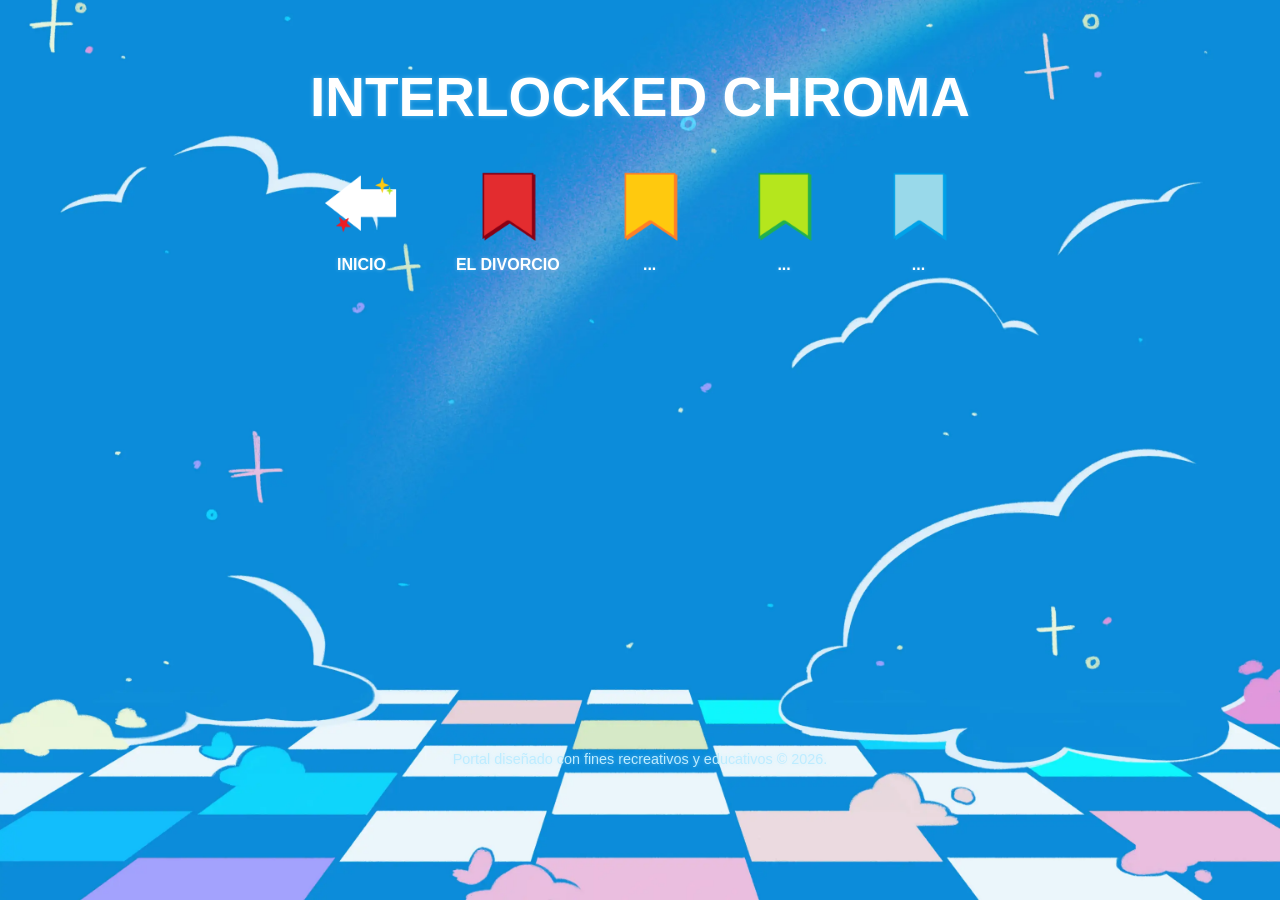
==== commit 5b07bd5a: "Add files via upload" ====
--- a/Book.html
+++ b/Book.html
@@ -5,336 +5,53 @@
     <meta name="viewport" content="width=device-width, initial-scale=1.0">
     <title>Interlocked Chroma</title>
     <link rel="shortcut icon" href="Recursos/Icon/ChromaIcon.webp" type="image/x-icon">
-    <link rel="stylesheet" href="CSS/Styles4.css">
+    <link rel="stylesheet" href="CSS/Styles2.css">
 </head>
-<br>
+<body>
 
-    <header>
-        <h1 class="main-title">INTERLOCKED CHROMA</h1>
-    </header>
+    <h1 class="main-title">INTERLOCKED CHROMA</h1>
+    
+    <nav class="menu-container">
+                <a href="index.html" class="menu-item">
+            <picture>
+                <img src="Recursos/Icon/Back.webp" alt="Back">
+            </picture>
+            <span>Inicio</span>
+        </a>
 
-    <section>
+        <a href="Late1.html" class="menu-item">
+            <picture>
+                <img src="Recursos/Icon/CAP1.webp" alt="Histoia 1">
+            </picture>
+            <span>EL DIVORCIO</span>
+
         <a href="index.html" class="menu-item">
             <picture>
-                <img src="Recursos/Icon/Back.webp" alt="BAck">
+                <img src="Recursos/Icon/CAP2.webp" alt="Historia 2">
             </picture>
+            <span>...</span>
         </a>
-    </section>
 
-    <div class="content-wrapper"></div>
-
-        <aside class="sidebar">
-            <h2>ÍNDICE</h2>
-            <ol>
-                <li><a href="#CAP1">LA RUPTURA</a></li>
-                <li><a href="#CAP2">LA GUERRA</a></li>
-                <li><a href="#CAP3">EL SABOTAJE</a></li>
-                <li><a href="#CAP4">EL REENCUENTRO</a></li>
-                <li><a href="#CAP5">LA VICTORIA SECRETA</a></li>
-                <li><a href="#CAP6">EN DEFENSA DEL HONOR</a></li>
-                <li><a href="#CAP7">...</a></li>
-            </ol>
-        </aside>
-
-        <article class="main-article">
-            <h2 id="Articles">CAPÍTULOS</h2>
-        </br>
-            <!-- Publicación 1 -->
-            <div class="post">
-                <h3 id="CAP1">LA RUPTURA</h3>
-
-                <p>El aula de informática está en silencio, salvo por el tecleo furioso de CCC y los clics elegantes de F00. En la pantalla de F00 se despliega una interfaz en la nube con gráficos en 3D para gestionar bases de datos; en la de CCC, una pantalla negra con texto verde.
-
-                    CCC se acomodó los lentes con una sonrisa de suficiencia.
-                    —¿En serio vas a pagar una suscripción mensual de AWS solo para guardar unos vectores de video? Mi abuela podría armar un script en SQLite que corra localmente en un microondas y sea diez veces más rápido que tu monstruo comercial lleno de bloatware.
-
-                    A F00 se le tensó la mandíbula. Cerró la MacBook Pro de golpe con un clic seco.
-                    —Sabes perfectamente que la escalabilidad horizontal y la integración de IA en tiempo real justifican cada centavo —respondió ardido—. Pero claro, si no tiene una interfaz de 1995, tu cerebro no lo procesa.
-
-                    CCC soltó una carcajada limpia.
-                    —Sigue pagando por botoncitos de colores, F00. El día que te quites las rueditas de entrenamiento me avisas.
-
-                    Herido en su orgullo y harto de las interminables burlas de CCC, F00 se levantó.
-                    —Quédate con tus maquinaciones de friki, yo me voy con mis cosas. No voy a perder mi tiempo con alguien que vive en la prehistoria del software.
-
-                    F00 empezó a meter su tableta, su ratón ergonómico y sus cables organizados en su mochila premium. 8CE, que estaba sentado al lado mirando la pantalla de F00 con curiosidad, parpadeó y empezó a ayudarle a guardar los gadgets de forma inocente.
-                    —A mí tampoco me gustó cómo lo dijiste, CCC —dijo 8CE con voz suave, mirándolo de reojo—. Fue un poco grosero. Te ayudo a llevarte tus cosas, F00.
-
-                    F00 caminó hacia la puerta con la cabeza en alto. 8CE lo siguió de cerca con los cables sobrantes en la mano, completamente ajeno al hecho de que se acababa de fragmentar el equipo y él había elegido bando inconscientemente.
-
-                    CCC se quedó solo en su escritorio, cruzándose de brazos con una mueca de indiferencia, aunque en el fondo se sentía un poco mal por haber ahuyentado al novato.
-
-                    Minutos después, la puerta se abrió de nuevo y entró otra compañera del mismo curso.
-                    —¡Hola, chicos! Perdonad, ¿Puedo tomar prestado el micrófono de condensador que teníais aquí para una prueba de voz?
-
-                    E52, que había estado observando todo el drama desde una esquina mientras intentaba separar un dispensador que se había quedado adherido a la cpu de una torreta, se quitó las gafas de protección. Soltó un bufido de cansancio y respondió con ironía:
-                    —CCC y F00 se han divorciado, así que ya no hay nada que puedas tomar aquí. F00 se llevó la mitad de las cosas, CCC se quedó solo con los cables viejos, y dudo mucho que F00 te preste algo por voluntad propia ahora mismo, está de muy mal humor.
-                </p>
-            </div>
-        </br>
-            <!-- Publicación 2 -->
-            <div class="post">
-                <h3 id="CAP2">LA GUERRA</h3>
-                <p>En la sala de ordenadores del sótano, el espacio de CCC y E52 está repleto de herramientas tiradas, cables enredados y tazas de café vacías. La puerta se abre y entran dos compañeros buscando algo con la mirada.
-                    —Eh… Oye, ¿tenéis un cable HDMI de diez metros que nos podáis prestar? —preguntó D41—. En la sala de presentaciones no hay nada.
-
-                    CCC abrió los brazos de par en par, exaggerando el gesto.
-                    —¡Ah, claro, claro! Buscad por las cajas de ahí. Aquí no escondemos nada.
-
-                    —Eso no quita que sean tan difíciles de encontrar que parezca que sí, por culpa del desorden —murmuró E52 sin levantar la vista.
-
-                    —Qué bien —comentó FF6—. Fuimos a la sala de arriba donde está FOO, pero la puerta estaba cerrada. Solo estaban él, 8CE y otro chico. Todo estaba tan impecable y silencioso que me dio pena hasta tocar el timbre.
-
-                    CCC soltó una risita cínica y miró de reojo a E52.
-                    —Ah, clásico de la "Élite Corporativa". Es que para entrar ahí seguro necesitas una invitación en formato NFT o algo así.
-
-                    Al fondo de la habitación, E52 rodó los ojos con tanta fuerza que casi le dio un mareo. Sabía perfectamente que CCC se estaba muriendo de ganas de subir a esa sala.
-
-                    Días después, GUI, un amigo cercano de CCC, se encontraba desesperado. Necesitaba renderizar un archivo pesadísimo y su laptop antigua se estaba sobrecalentando al punto del colapso. Sin más opciones, decidió subir a la sala donde se reunía el grupo de FOO.
-
-                    Tocó la puerta con timidez y FOO abrió al instante. La sala estaba iluminada por luces LED tenues, ambientada con una música Lo-Fi muy suave y envuelta en un agradable olor a café recién molido. En una esquina, 8CE descansaba en un puff gigante, leyendo un manual interactivo en una tablet mientras comía galletas.
-
-                    —Heyyyy... Sé que este es vuestro espacio “privado” —empezó a decir GUI de forma atropellada—, pero ¿habría alguna posibilidad de que me dejéis usar vuestro servidor en la nube cinco minutos? Mi máquina va a explotar.
-
-                    FOO parpadeó, sorprendido, pero reaccionó con sus modales impecables de siempre.
-                    —Oh, por supuesto, pasa. No necesitas sufrir.
-
-                    GUI entró y miró a su alrededor, maravillado por la paz del lugar y la velocidad de la red.
-                    —Guau, la verdad... CCC me había dicho que aquí arriba sacrificaban programadores que no usaran Mac, pero esto parece un paraíso.
-
-                    FOO suspiró, dibujando una sonrisa un tanto triste.
-                    —CCC tiene una imaginación muy vívida para justificar su resentimiento. Eres bienvenido cuando quieras.
-
-                    Dos semanas después, el taller del sótano, que antes era el centro neurálgico y de reuniones de todo el piso, estaba extrañamente vacío. CCC entró sosteniendo una jarra de café viejo y se extrañó al encontrar únicamente a E52, quien soldaba concentrado un cable de red.
-
-                    —Qué raro... —dijo CCC, paseando la mirada por los escritorios desiertos—. ¿Y los chicos de música? ¿Y los de diseño? Pensé que vendrían hoy a jugar o a hacer sus cosas.
-
-                    —Están arriba, CCC —respondió E52 sin levantar la vista de la soldadura.
-
-                    A CCC se le congeló la sonrisa en el rostro.
-                    —¿Arriba? ¿Con los estirados del ecosistema cerrado?
-
-                    —Resulta que a la gente le gusta el aire acondicionado, los asientos cómodos, la música tranquila y que no les griten que son unos analfabetas tecnológicos por usar un ratón —explicó E52 con calma—. FOO les configuró un servidor compartido precioso y 8CE comparte sus bocadillos. Hasta tus amigos están allí arriba ahora.
-
-                    CCC se quedó callado, apretando la jarra de café viejo entre las manos. Sintió un golpe directo en el orgullo. Esta vez no podía usar la típica excusa de que eran unos elitistas, porque el bando de FOO estaba siendo legítimamente más hospitalario y agradable que él.
-
-                    E52 dejó el soldador, se acercó y le puso una mano en el hombro. Su tono fue suave, pero firme.
-                    —Te quedaste solo con tu terminal. ¿Subirás por fin a por una taza de café del de arriba o vas a seguir amargado aquí abajo?
-
-                    —¿Amargado? Estoy perfectamente, no hay nada de malo —replicó CCC a la defensiva, apartando la mirada—. Sigamos trabajando.
-
-                    E52 lo miró en silencio durante unos segundos, soltó un leve suspiro y regresó a su mesa de trabajo.
-
-                    Mientras tanto, en el piso de arriba, el espacio minimalista y aesthetic de FOO ha sufrido una mutación drástica. FOO diseñó ese espacio para ser un templo para sus allegados y él mismo, silencio y estética pulcra... pero la llegada masiva de gente lo cambia todo.
-                </p>
-            </div>
-        </br>
-            <!-- Publicación 3 -->
-            <div class="post">
-                <h3 id="CAP3">EL SABOTAJE</h3>
-                <p>E52 ya está harta del drama de sus compañeros. Sabe perfectamente que sus proyectos no serán lo mismo si no consigue que se restablezca el grupo original. También es muy conocedora de que toda la infraestructura de F00 es tan hermosa como frágil: depende al cien por cien de la nube, de internet de alta velocidad y del cableado de red que alimenta su sala premium.
-
-                    Una noche, en cuanto todos se van, E52 se desliza por los conductos de servicio con sus herramientas a cuestas. No rompe nada de forma permanente; al fin y al cabo, es una profesional, no una criminal. Con precisión quirúrgica, desconecta el switch principal de fibra óptica, altera las direcciones IP del servidor local y genera un bucle de red críptico que tira por completo el internet del piso superior. Por si fuera poco, se asegura de que el sistema de aire acondicionado inteligente se quede congelado en una temperatura incómodamente alta.
-
-                    A la mañana siguiente, el santuario de F00 es un auténtico caos. El aire acondicionado está apagado, el calor empieza a ser insoportable y todas las pantallas muestran el temido error de «Sin conexión al servidor». Los diseñadores y el resto de los compañeros se quejan en voz alta, abanicándose con carpetas. F00 se encuentra al borde de un ataque de pánico, tecleando en su MacBook sin ningún éxito.
-                    —¡No puede ser! —exclama F00, desesperado—. El panel de control de AWS no responde, el router principal está en bucle… ¡Toda nuestra base de datos de videos está bloqueada en la nube!
-
-                    —Uf, qué calor hace aquí hoy —comenta GUI, pasándose una mano por la frente—. Creo que mejor me voy a la cafetería. F00, deberías dejar eso un rato y venir, estás demasiado estresado.
-
-                    —¡Déjame en paz! —le grita F00—. ¡Maldita sea!
-
-                    La gente empieza a abandonar la sala desinflada, dejando a F00 y a 8CE solos ante el desastre de pantallas parpadeantes.
-
-                    Mientras tanto, en el sótano, E52 entra al taller con una sonrisa tranquila. Se acerca a CCC, que sigue sentado de brazos cruzados mirando su terminal vacía.
-                    —Vaya, CCC... —dice E52 con tono casual—. Parece que arriba se les cayó el imperio de cristal. Se quedaron sin internet, sin aire acondicionado y sin base de datos. F00 está arriba hiperventilando porque no sabe cómo solucionar el problema.
-
-                    CCC intenta disimular una sonrisa de satisfacción, pero se mantiene firme tras su muralla de orgullo.
-                    —Qué pena. El software premium de cincuenta dólares al mes no los salvó de un cable suelto. Que se jodan. No es mi problema.
-
-                    E52 se apoya en el escritorio, mirándolo fijamente a los ojos.
-                    —F00 me da igual. Pero 8CE está allí arriba atrapado con él, intentando resolver el problema a ciegas. ¿Vas a dejarlos sufrir?
-
-                    CCC se pone rígido al escuchar el nombre del novato. Su expresión cambia de golpe, pasando de la soberbia a la genuina preocupación.
-                    —Bueno... quizás, solo quizás... ¡tienes razón!
-
-                    —Pues sube y ayuda —le propone E52—. O mejor aún, mándale un mensaje. No tienes que hablar con F00. Habla con 8CE. Él no te odia, CCC. Solo quería un ambiente donde no hubiera gritos.
-
-                    En la sala de arriba, 8CE levanta la vista de su tablet y mira a su compañero con timidez.
-                    —F00, he hablado por Discord con CCC. Sabe cómo ayudarnos. Si bajamos al sótano a revisar el switch… ¿crees que podamos pedirle que nos preste su red local? Así podríamos pasar los videos que teníamos pendientes y seguir con nuestras cosas mientras vuelve el internet. Su red no necesita la nube.
-
-                    F00 mira a 8CE en silencio. Luego pasea la vista por el desastre de su sala vacía y calurosa. Intuye perfectamente que CCC le ha tendido una trampa, pero al mismo tiempo reconoce que le está ofreciendo un salvavidas a través de 8CE.
-
-                    Se acomoda el cuello de la camisa, sofocado por el calor, y suelta un largo suspiro de resignación.
-                    —Supongo... supongo que su rudimentaria red local podría servirnos de puente temporal. Vamos al sótano, 8CE. Luego... llevaremos un poco de café del bueno abajo.
-                </p>
-            </div>
-        </br>
-            <!-- Publicación 4 -->
-            <div class="post">
-                <h3 id="CAP4">EL REENCUENTRO</h3>
-                <p>El taller de abajo está en penumbra. El único brillo proviene de los monitores de CCC. F00 entra primero, cargando su MacBook de aluminio impecable; lo sigue 8CE, cargando un monitor con timidez. E52 se mantiene cerca de la puerta, con los brazos cruzados, vigilando el resultado de su sabotaje.
-
-                    Al escuchar los pasos, CCC no se gira. Sigue tecleando, pero el ritmo de sus dedos es más lento, pesado. F00 se detiene a tres pasos del escritorio de CCC. Hay un silencio eterno donde solo se escucha el zumbido de los servidores viejos.
-
-                    —El... el switch del sótano tenía un bucle de IPs —comentó F00 con la voz un poco tensa, aclarándose la garganta—. 8CE metió el comando que enviaste y logramos aislar el nodo. Necesitamos conectarnos a tu red local para no perder el trabajo de la semana.
-
-                    CCC dejó de teclear. Se quitó los auriculares despacio y los dejó sobre la mesa. Se giró en su silla. No hay rastro de burla en su rostro; se le ve cansado, con la mirada fija en el suelo antes de levantarla hacia F00.
-
-                    —El cable de categoría 6 está en la canaleta de la derecha. Conéctaos al puerto tres. No toques el resto.
-
-                    —Gracias, CCC, de verdad —asintió F00 levemente, sintiendo el peso de la distancia.
-
-                    F00 echó un vistazo al taller. Todo seguía igual que hace años; se preguntaba cómo después de tanto tiempo junto a CCC no habían armado un espectáculo así antes.
-
-                    —Lamentamos haber invadido el espacio de esta manera y lamento el caos de estas semanas —añadió F00, mirando a E52 y a 8CE—. Creo que todos nos dejamos llevar por la presión del proyecto que teníamos antes de separarnos y la ansiedad. 8CE me ha estado diciendo que deberíamos coordinar mejor las interfaces con la lógica interna de nuestro trabajo.
-
-                    —¡Sí! —asintió 8CE rápidamente, intentando aliviar la presión—. Si usamos la velocidad de la base de datos de CCC y la interfaz que diseñamos con F00, el trabajo daría un mejor resultado, sinceramente. E52 podría ayudarnos a ensamblarlo todo.
-
-                    —Por mí no hay problema —soltó E52 un suspiro, suavizando un poco el tono—. Estoy harta de veros trabajar el doble por separado. Pero la infraestructura es de CCC. Él decide quién toca sus servidores.
-
-                    Todos miraron a CCC. F00 lo miró con una mezcla de arrepentimiento genuino y fijeza, esperando una señal de su amigo.
-
-                    —Haced lo que queráis —dijo CCC, girándose de nuevo hacia sus pantallas para darles la espalda. Su voz sonaba baja, amigable con los demás, pero cortante hacia F00—. Pero mantengamos las cosas en el ámbito estrictamente laboral. Conectaos y trabajemos en silencio. Tenemos cosas que hacer.
-
-                    Justo cuando CCC les dio la espalda y dictó su sentencia de "mantengamos las cosas estrictamente laborales", a F00 se le agotó la paciencia. Dio un paso al frente, golpeando dramáticamente su MacBook cerrada contra la palma de su mano.
-
-                    —¿"Estrictamente laboral"? —exclamó F00 con la voz alzada, gesticulando con indignación—. ¡Por favor, CCC! ¡Baja de tu maldito pedestal de mártir! Vinimos aquí a ofrecerte una tregua, a admitir que tu contribución es necesaria, ¿y tú actúas como si fueras un monje atrapado en un monasterio de código? ¡Siempre tienes que ser el más trágico de todos!
-
-                    CCC se tensó en su silla, pero no se giró. Aprieta los puños sobre el teclado.
-
-                    —¡Te di la oportunidad de trabajar como personas civilizadas del siglo veintiuno! —continuó F00, exagerando el gesto y señalando el taller con los brazos abiertos—. Si prefieres quedarte ahí dándonos la espalda como un niño pequeño en tu cueva de Linux, adelante. Conectaremos los cables, haremos el trabajo y no volveré a dirigirte la palabra fuera del maldito código. ¡Perfecto para mí!
-
-                    —¡Ya basta los dos! —se interpuso E52 físicamente entre ellos con voz de trueno—. ¡F00, cállate y conecta el maldito monitor! ¡CCC, deja de mirar la pantalla vacía y abre los puertos! Parecéis dos divas de telenovela.
-
-                    F00 soltó un bufido indignado, se acomodó el cuello de la camisa con un gesto brusco y se sentó en el escritorio contiguo, azotando el ratón ergonómico contra la mesa. El silencio que cayó después fue denso, asfixiante y cargado de una hostilidad eléctrica.
-
-                    En los días siguientes, el lugar cambió por completo. Los compañeros de otros departamentos que antes subían a disfrutar del "Club Moderno" de F00 o bajaban a bromear con CCC se dieron cuenta de que entrar al sótano era como caminar por un campo de minas.
-
-                    La tensión entre CCC y F00 se podía cortar con un cuchillo. Ya no había debates divertidos sobre software; si se comunicaban, lo hacían lanzándose indirectas pasivo-agresivas a través del código o con miradas pesadas de lado a lado de la sala. Como resultado, la gente dejó de ir. El espacio se volvió privado, silencioso y puramente enfocado en terminar el trabajo.
-                </p>
-            </div>
-        </br>
-            <!-- Publicación 5 -->
-            <div class="post">
-                <h3 id="CAP5">LA VICTORIA SECRETA</h3>
-                <p>Son las ocho de la noche y el taller está sumido en un silencio sepulcral. CCC y F00 se encuentran en extremos opuestos de la sala, cada uno iluminado únicamente por el reflejo de sus propios monitores. Ninguno se mira. Solo se escucha el golpeteo mecánico del teclado de CCC y los clics tensos del ratón de F00.
-
-                    En la mesa del centro, E52 y 8CE comparten una sola pantalla portátil. El novato acaba de terminar de fusionar el críptico backend local que CCC programó con la lujosa interfaz en la nube que armó F00. Es el momento de la verdad. Con un dedo tembloroso, 8CE presiona la tecla Enter para correr el programa.
-
-                    En la pantalla, una barra de carga con el diseño impecable característico de F00 se llena al instante, impulsada por la potencia bruta de la red local de CCC. Un segundo después, la base de datos reproduce un video en alta definición sin un solo tirón de lag. Ambos mundos acaban de conectarse de forma perfecta.
-
-                    A 8CE se le iluminaron los ojos de par en par. Abrió la boca para dar un grito de emoción.
-                    —¡SIII, FUNCIO-...!
-
-                    E52 le tapó la boca rápidamente con la mano. Con los ojos abiertos por el pánico, le susurró con urgencia:
-                    —¡Shhh! ¡Cállate, cállate!
-
-                    Ambos se quedaron congelados en el sitio. 8CE parpadeó, asintiendo con la cabeza bajo la palma de su compañera. Lentamente, miraron de reojo a los dos veteranos para ver si se habían percatado del ruido.
-
-                    A la izquierda, CCC ni siquiera había despegado los ojos de su terminal verde, aunque ralentizó el tecleo durante un breve segundo. A la derecha, F00 se acomodó los lentes y siguió concentrado en sus gráficos premium, fingiendo demencia absoluta. La tensión seguía ahí; ninguno iba a romper su orgullo por un simple grito.
-
-                    E52 retiró la mano despacio, respirando aliviada, y bajó la voz al mínimo.
-                    —Buen trabajo, funciona genial.
-
-                    8CE sonrió de oreja a oreja y chocó discretamente los cinco con E52 por debajo de la mesa. Ella le revolvió el pelo con cariño paternal, celebrando el milagro técnico que acababan de lograr a espaldas de sus creadores.
-
-                    —Es increíble, E52 —susurró el chico, maravillado—. La lógica de CCC hace que los vectores carguen al instante, y la organización visual de F00 hace que todo se entienda a la primera. Es muy bonito, ¿verdad? Ojalá pudieran verlo.
-
-                    E52 miró de reojo la pantalla y luego a los dos hombres amargados en sus esquinas. Esbozó una sonrisa nostálgica pero firme.
-                    —Lo verán cuando se los entreguemos terminado en la cara. De momento, el mérito es nuestro. Guarda ese repositorio en secreto antes de que a alguno de los dos le dé por borrar algo por puro berrinche.
-
-                    Pocos días después del éxito secreto, el reloj marcaba el mediodía. E52 había salido a buscar materiales y 8CE se había quedado dormido sobre la mesa del centro, rendido por el cansancio. A su lado, la pantalla mostraba el render perfecto y fluido del programa funcionando en su totalidad.
-
-                    CCC se levantó a estirar las piernas y, al pasar junto a la mesa, se detuvo a mirar el monitor. Una sonrisa genuina, cálida y llena de orgullo se dibujó en su rostro. Miró al chico dormir y asintió para sus adentros.
-                    —Vaya... lo logró —susurró—. Qué bueno.
-
-                    Al levantar la vista, se dio cuenta de que F00 también se había levantado de su escritorio y observaba la misma pantalla desde el otro lado de la mesa. Por primera vez en semanas, no había hostilidad en sus ojos, sino la misma mirada de orgullo paternal y melancolía por los viejos tiempos.
-
-                    F00 bajó la voz, mirando a CCC de frente.
-                    —Lo conectó todo de forma impecable. Tu estructura de datos hace que mi diseño responda en milisegundos. ¿Te acuerdas de nuestros primeros proyectos en pareja? Eran una mierda.
-
-                    A CCC se le ablandó la mirada. Dejó escapar una risa tonta y dio un paso al frente de forma instintiva.
-                    —F00, yo...
-
-                    En ese preciso instante, se escuchó el pomo de la puerta girar. E52 estaba regresando. El hechizo se rompió en un segundo. Ambos dieron un salto hacia atrás, enderezando la espalda y recuperando sus máscaras de frialdad absoluta.
-
-                    —En fin —carraspeó F00 bruscamente, acomodándose su boina con ademán aristocrático—. Como decía, la paleta de colores de esa interfaz me parece un poco mundana, pero supongo que para los estándares de rendimiento actuales es aceptable.
-
-                    CCC se cruzó de brazos, impostando una voz monótona y distante.
-                    —Sí, bueno, el backend está optimizado. Si el diseño visual es mediocre no es asunto mío, sino tuyo. Voy por agua.
-
-                    La puerta se abrió y entró E52 cargando unas cajas. Miró a los dos hombres, que permanecían de pie en posturas sospechosamente rígidas a cada lado del dormido 8CE. E52 los escaneó con la mirada, sabiendo perfectamente que algo acababa de pasar.
-
-                    —¿Pasa algo aquí? Los escuché hablar desde el pasillo. ¿Estáis peleando otra vez?
-                    —¡No! —respondieron F00 y CCC al unísono, sin mirarse.
-
-                    —Solo analizaba... En fin, con vuestro permiso, vuelvo a mis labores —dijo F00, girándose con un movimiento exagerado de su flequillo para regresar a su escritorio.
-
-                    —Y yo iba a la cocina, sin vuestro permiso —añadió CCC, caminando a paso rápido hacia la salida sin mirar atrás.
-
-                    E52 y 8CE se dan cuenta de este juego. Saben que sus compañeros se adoran en secreto y que están orgullosos del trabajo, pero que el drama y el orgullo les impide dar el brazo a torcer en público.
-
-                    Esto hace que el liderazgo de E52 y 8CE sea aún más especial. Ya no buscan sólo salvar sus proyectos, sino que diseñan tareas específicas para forzar esos encuentros a puerta cerrada. E52 manda a F00 a buscar un documento al archivo sabiendo que CCC está ahí ordenando discos duros y archiveros, dándoles el espacio seguro que necesitan para tener sus arranques emocionales sin testigos donde se reclaman todo lo que extrañan del otro, mientras ellos dos mantienen la fachada en el taller principal.
-                </p>
-            </div>
-        </br>
-            <!-- Publicación 6 -->
-            <div class="post">
-                <h3 id="CAP6">EN DEFENSA DEL HONOR</h3>
-                <p>El pasillo fuera del taller está concurrido. Hay estudiantes de otras áreas pasando con maquetas y carpetas de un lado a otro. 8CE se encuentra junto a las máquinas de snacks con un estudiante de un curso inferior que busca consejos sobre qué herramientas utilizar para el próximo concurso del centro.
-
-                    —No sé —comentó 059—. He visto que en vuestro club todavía está ese tipo que usa pantallas negras con texto verde, ¿no es una pérdida de tiempo? Mi profesor dice que programar así en 2026 es de cavernícolas y que por eso sus proyectos siempre parecen software de los ochenta. Es un dinosaurio.
-
-                    8CE se tensó de golpe. Sabía perfectamente el escándalo que se armaría si alguno de sus amigos escuchaba hablar así de CCC. Justo en ese momento, F00 salió del taller sosteniendo su taza de café premium. Al escuchar el comentario, se detuvo en seco. Su mirada se volvió afilada y dio tres pasos dramáticos hacia el estudiante, apuntándole directamente con el dedo.
-
-                    —¡Disculpa! —exclamó F00 con la voz alzada, gesticulando con una indignación teatral que hizo que varios estudiantes se detuvieran a mirar—. Acabo de escuchar una soberana insensatez. ¿«Cavernícola»? ¿«Dinosaurio»?
-
-                    —Eh… bueno, yo solo decía que… —balbuceó 059, completamente intimidado por la presencia y la energía de F00.
-
-                    —¡Escúchame bien! —lo interrumpió F00, dando un paso más, totalmente encendido—. ¡Puede que CCC sea un anticuado! ¡Y un retrógrado! ¡Y que tarde el triple de tiempo en configurar un mísero driver de audio! ¡Y que no ponga una sola anotación en su código porque dice que «el buen código se documenta solo»! ¡PERO!
-
-                    F00 tomó aire de forma dramática, alzando la mano que le quedaba libre.
-
-                    —¡Ese «cavernícola» escribió un script en tres líneas de comandos que procesa la base de datos de nuestro proyecto para un concurso diez veces más rápido que cualquier framework comercial que tú o tu profesor vayáis a pagar en vuestra vida! Así que antes de volver a llamar anticuado a la mente más brillante de este bendito centro, lávate la boca. ¡Vamos, 8CE!
-
-                    F00 dio una media vuelta perfecta, con su flequillo ondeando en el aire, y regresó al sótano pisando fuerte. 8CE se quedó parpadeando un segundo, impresionado, y luego corrió detrás de él antes de que la puerta se cerrara.
-
-                    Una vez dentro del taller, el ambiente regresó instantáneamente a la guerra fría habitual. CCC estaba en su esquina tecleando, pero al haber estado la puerta abierta, había escuchado absolutamente todo el discurso de F00. Tenía las mejillas ligeramente rojas, conmovido por dentro, aunque mantenía la vista fija en su monitor verde.
-
-                    F00 entró, dejó su taza de café en su escritorio impecable con un golpe un poco más fuerte de lo normal y se sentó. Se cruzó de brazos, con la respiración todavía un poco agitada por el arranque emocional.
-
-                    —¡F00! —entró diciendo 8CE, emocionado y con los ojos brillando—. ¡Eso fue una barbaridad!
-
-                    —No sé de qué hablas, 8CE —lo cortó F00 al instante, recuperando su postura estirada y rígida mientras fingía demencia absoluta—. Solo estaba defendiendo el prestigio de marca de nuestro club del sótano ante los departamentos inferiores. El rendimiento del software es una cuestión de orgullo institucional, nada más. Por favor, vuelve a tus labores.
-
-                    —Sí, chico, hazle caso —intervino CCC sin girarse, pero alzando la voz lo justo para que se escuchara en todo el taller. Su tono era monótono, pero escondía un sutil matiz amigable—. Además, yo pongo anotaciones en mi código. Cuando es estrictamente necesario.
-
-                    —Pones tres signos de exclamación y la palabra «ARREGLAR» en la línea cuatrocientas, CCC —refunfuñó F00 para sus adentros mientras empezaba a teclear en su Mac—. Eso no es documentación.
-
-                    —Funciona —replicó CCC con una pequeña sonrisa oculta que solo su monitor verde pudo ver.
-                </p>
-            </div>
-        </br>
-            <!-- Publicación 7 -->
-            <div class="post">
-                <h3 id="CAP7">...</h3>
-                <p>...</p>
-            </div>
-        </article>
-
-    </div>
-
-    <section>
         <a href="index.html" class="menu-item">
             <picture>
-                <img src="Recursos/Icon/Back.webp" alt="BAck">
+                <img src="Recursos/Icon/CAP3.webp" alt="Historia 3">
             </picture>
+            <span>...</span>
         </a>
-    </section>
+
+        <a href="Folder.html" class="menu-item">
+            <picture>
+                <img src="Recursos/Icon/CAP4.webp" alt="Historia 4">
+            </picture>
+            <span>...</span>
+        </a>
+
+        </a>
+    </nav>
 
     <footer>
         <hr>
         <p class="pie-pagina">Portal diseñado con fines recreativos y educativos &copy; 2026.</p>
     </footer>
 </body>
-</html>
+</html>
--- a/CSS/Styles2.css
+++ b/CSS/Styles2.css
@@ -0,0 +1,129 @@
+body {
+    margin: 0;
+    padding: 60px 20px;
+    text-align: center; 
+    background-image: url('../Recursos/Backgrounds/Wallpaper2.webp'); 
+    background-repeat: no-repeat;
+    background-position: center bottom; /* Centrado horizontalmente y alineado arriba */
+    background-size: cover;
+    background-attachment: fixed;
+    min-height: 100vh;
+    box-sizing: border-box;
+    font-family:'Lucida Sans', 'Lucida Sans Regular', 'Lucida Grande', 'Lucida Sans Unicode', Geneva, Verdana, sans-serif;
+}
+
+header {
+    text-align: center;
+    margin-bottom: 30px;
+}
+
+.main-title {
+    color: #fff;
+    font-size: 55px;
+    text-align: center;
+    margin-top: 5px;
+    margin-bottom: 20px;
+    text-shadow: 0px 0px 5px rgba(189, 236, 255, 0.4); 
+}
+
+.menu-item {
+    display: inline-block;
+    margin: 15px 25px; 
+    text-decoration: none;
+    color: #fff;
+    vertical-align: top; 
+}
+
+.menu-item img {
+    display: block;
+    width: 80px;
+    height: auto;
+    margin: 0 auto 12px auto; 
+}
+
+.menu-item span {
+    font-weight: bold;
+    text-transform: uppercase;
+    text-shadow: 0px 0px 4px rgba(189, 236, 255, 0.4); 
+}
+
+hr {
+    border: none;
+    border-top: 4px dotted #ffffff00;
+    height: 0;                   
+}
+
+.pie-pagina {
+    font-size: 0.9em;
+    color: rgb(189, 236, 255);
+    text-shadow: 0px 0px 4px rgba(189, 236, 255, 0.4); 
+    text-align: center;
+    display: block;
+    clear: both; 
+    margin-top: 50vh;
+    margin-bottom: 5px;
+}
+
+/* Contenedor del listado en cuadrícula */
+.video-list {
+    display: grid;
+    grid-template-columns: repeat(auto-fit, minmax(300px, 1fr));
+    gap: 20px;
+    max-width: 1200px;
+    margin: 0 auto;
+}
+
+/* Tarjeta individual de cada vídeo */
+.video-item {
+    background-color: #ffffff;
+    border-radius: 8px;
+    box-shadow: 0 4px 6px rgba(0, 0, 0, 0.1);
+    padding: 15px;
+    display: flex;
+    flex-direction: column;
+    height: 95%;
+}
+
+.video-item video {
+    width: 100%;
+    height: 200px;
+    height: auto;
+    border-radius: 4px;
+    background-color: #000;
+    object-fit: cover;    /* EVITA que el vídeo se deforme (lo recorta sutilmente para rellenar) */
+}
+
+.video-item h3 {
+    margin: 10px 0 5px 0;
+    font-size: 1.2rem;
+}
+
+.h3CCC{
+    color:olivedrab;
+}
+
+.h3F00{
+    color:firebrick;
+}
+
+.h38CE{
+    color:deepskyblue;
+}
+
+.h3E52{
+    color:orange;
+}
+
+.video-item p {
+    margin: 0;
+    color: #666;
+    font-size: 0.95rem;
+}
+
+video{
+    width: 100% !important;
+    height: auto !important;
+    aspect-ratio: 16 / 9 !important; /* Fuerza el formato panorámico estándar */
+    object-fit: cover !important;     /* Recorta y rellena el espacio sobrante */
+    background-color: #000000;
+}
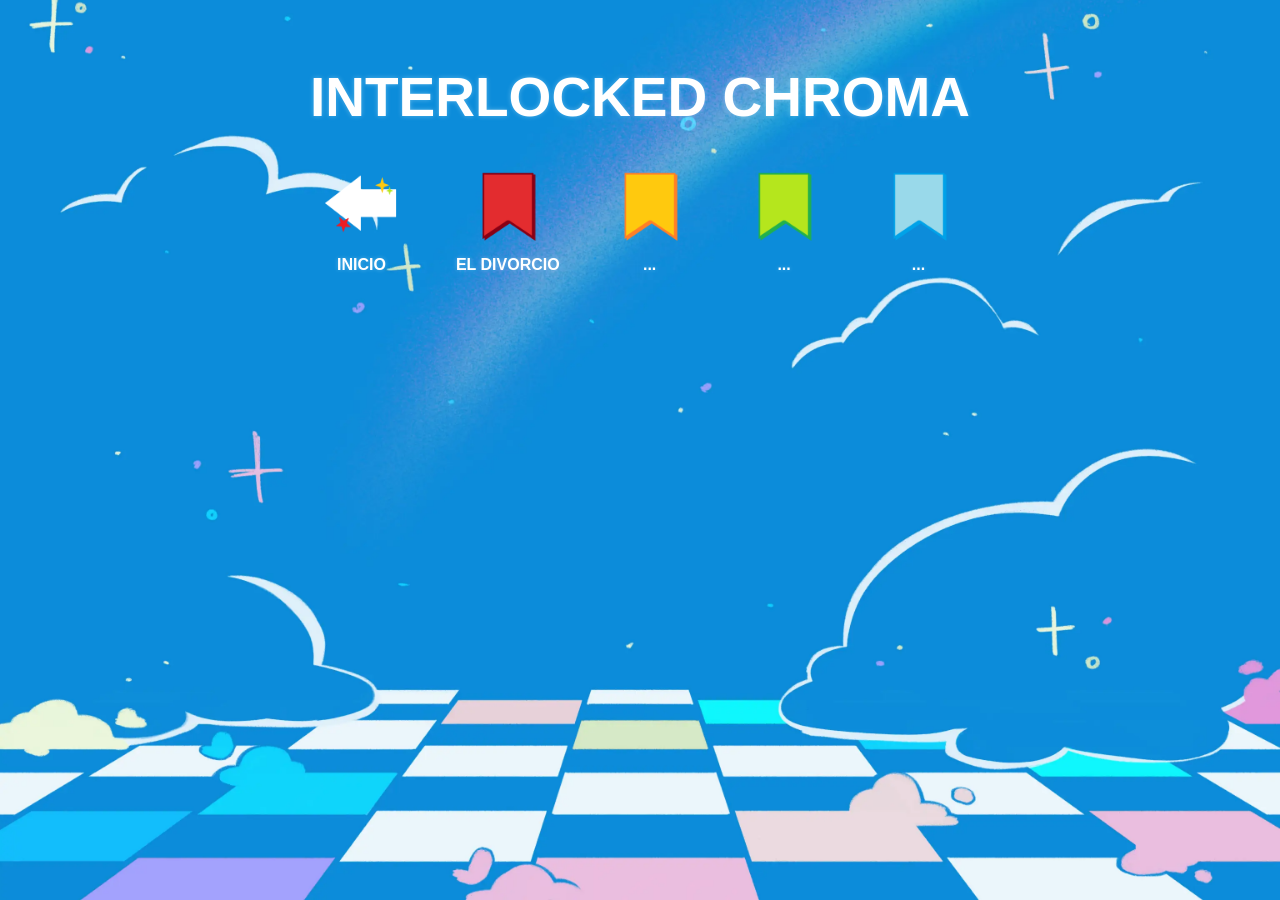
==== commit 281ecc65: "Update Book.html" ====
--- a/Book.html
+++ b/Book.html
@@ -50,8 +50,6 @@
     </nav>
 
     <footer>
-        <hr>
-        <p class="pie-pagina">Portal diseñado con fines recreativos y educativos &copy; 2026.</p>
     </footer>
 </body>
-</html>+</html>
